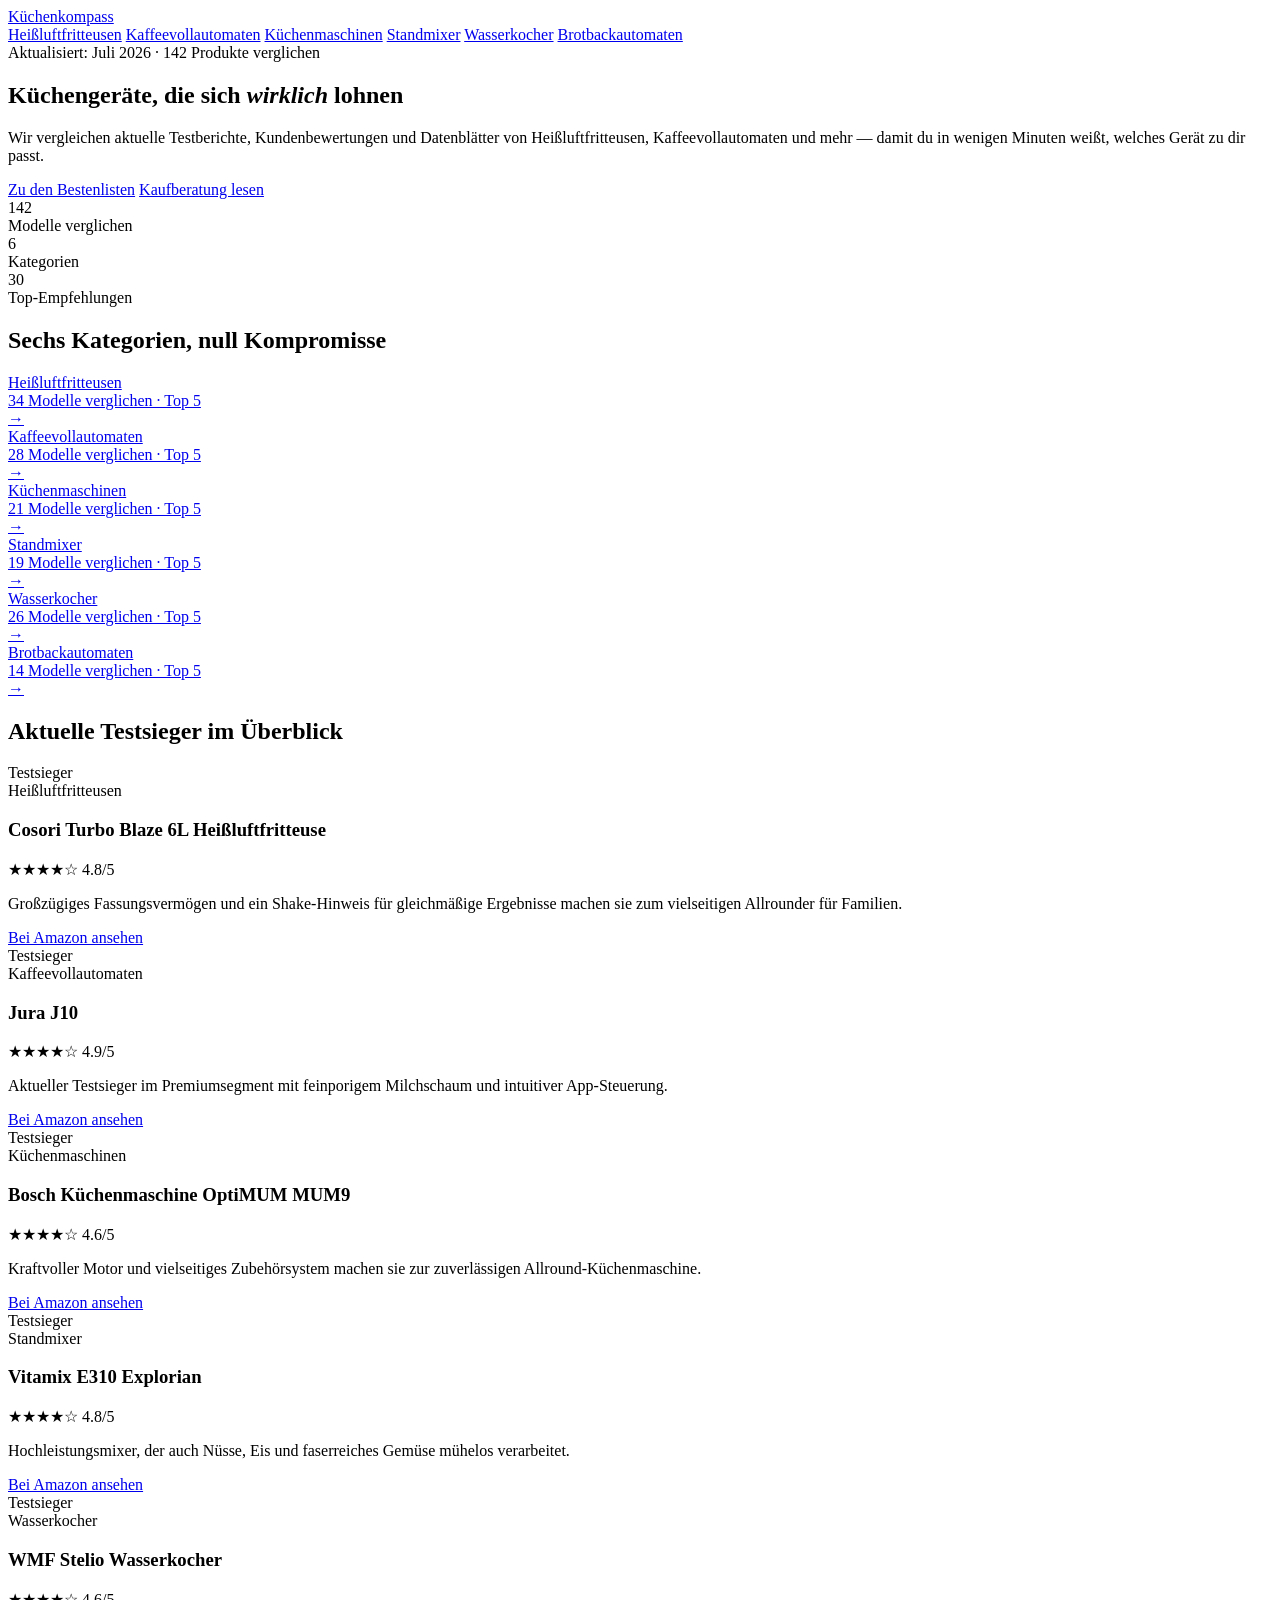
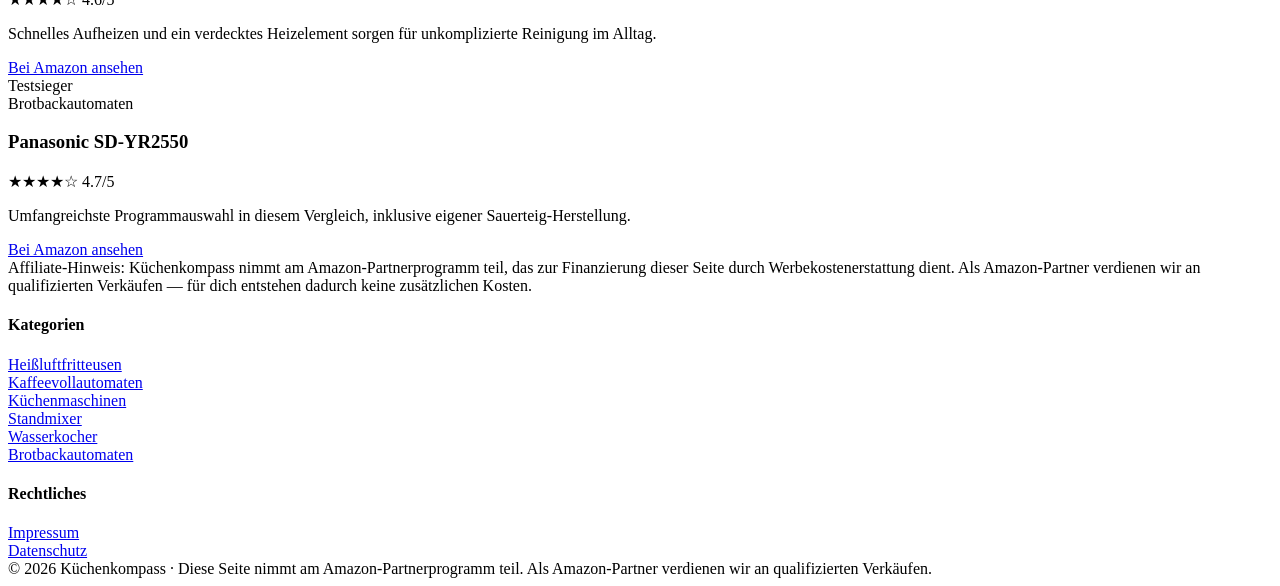
==== index.html @ 376febb7 "Update print statement from 'Hello' to 'Goodbye'" ====
<!DOCTYPE html>
<html lang="de">
<head>
<meta charset="utf-8">
<meta name="viewport" content="width=device-width, initial-scale=1">
<title>Küchenkompass – Küchengeräte im Vergleich</title>
<meta name="description" content="Unabhängige Vergleiche von Heißluftfritteusen, Kaffeevollautomaten, Küchenmaschinen und mehr. Aktualisiert Juli 2026.">
<link rel="canonical" href="https://klarblick-kueche.vercel.app/">
<meta property="og:title" content="Küchenkompass – Küchengeräte im Vergleich">
<meta property="og:description" content="Unabhängige Vergleiche von Heißluftfritteusen, Kaffeevollautomaten, Küchenmaschinen und mehr. Aktualisiert Juli 2026.">
<meta property="og:type" content="website">
<meta property="og:url" content="https://klarblick-kueche.vercel.app/">
<meta name="twitter:card" content="summary_large_image">
<link rel="stylesheet" href="style.css">
<script type="application/ld+json">
{"@context": "https://schema.org", "@type": "WebSite", "name": "Küchenkompass", "url": "https://klarblick-kueche.vercel.app/", "description": "Unabhängige Vergleiche und Kaufberatung für Küchengeräte."}
</script>
</head>
<body>
<header class="site">
  <div class="wrap nav">
    <a href="index.html" class="logo">Küchenkompass<span></span></a>
    <nav class="links">
      <a href="heissluftfritteusen.html">Heißluftfritteusen</a>
      <a href="kaffeevollautomaten.html">Kaffeevollautomaten</a>
      <a href="kuechenmaschinen.html">Küchenmaschinen</a>
      <a href="standmixer.html">Standmixer</a>
      <a href="wasserkocher.html">Wasserkocher</a>
      <a href="brotbackautomaten.html">Brotbackautomaten</a>
    </nav>
  </div>
</header>

<section class="hero">
  <div class="wrap">
    <div class="eyebrow">Aktualisiert: Juli 2026 · 142 Produkte verglichen</div>
    <h1>Küchengeräte, die sich <em>wirklich</em> lohnen</h1>
    <p class="lead">Wir vergleichen aktuelle Testberichte, Kundenbewertungen und Datenblätter von Heißluftfritteusen, Kaffeevollautomaten und mehr — damit du in wenigen Minuten weißt, welches Gerät zu dir passt.</p>
    <div class="hero-ctas">
      <a class="btn btn-primary" href="#kategorien">Zu den Bestenlisten</a>
      <a class="btn btn-secondary" href="ratgeber.html">Kaufberatung lesen</a>
    </div>
    <div class="stat-row">
      <div class="stat"><div class="num">142</div><div class="label">Modelle verglichen</div></div>
      <div class="stat"><div class="num">6</div><div class="label">Kategorien</div></div>
      <div class="stat"><div class="num">30</div><div class="label">Top-Empfehlungen</div></div>
    </div>
  </div>
</section>

<section id="kategorien">
  <div class="wrap">
    <h2>Sechs Kategorien, null Kompromisse</h2>
    <div class="cat-grid">
      <a class="cat-card" href="heissluftfritteusen.html">
      <div><div class="cname">Heißluftfritteusen</div><div class="cmeta">34 Modelle verglichen · Top 5</div></div>
      <div class="arrow">→</div>
    </a>
<a class="cat-card" href="kaffeevollautomaten.html">
      <div><div class="cname">Kaffeevollautomaten</div><div class="cmeta">28 Modelle verglichen · Top 5</div></div>
      <div class="arrow">→</div>
    </a>
<a class="cat-card" href="kuechenmaschinen.html">
      <div><div class="cname">Küchenmaschinen</div><div class="cmeta">21 Modelle verglichen · Top 5</div></div>
      <div class="arrow">→</div>
    </a>
<a class="cat-card" href="standmixer.html">
      <div><div class="cname">Standmixer</div><div class="cmeta">19 Modelle verglichen · Top 5</div></div>
      <div class="arrow">→</div>
    </a>
<a class="cat-card" href="wasserkocher.html">
      <div><div class="cname">Wasserkocher</div><div class="cmeta">26 Modelle verglichen · Top 5</div></div>
      <div class="arrow">→</div>
    </a>
<a class="cat-card" href="brotbackautomaten.html">
      <div><div class="cname">Brotbackautomaten</div><div class="cmeta">14 Modelle verglichen · Top 5</div></div>
      <div class="arrow">→</div>
    </a>

    </div>
  </div>
</section>

<section>
  <div class="wrap">
    <h2>Aktuelle Testsieger im Überblick</h2>
    <div class="product-grid">
      <div class="product-card">
      <span class="badge">Testsieger</span>
      <div class="cat-tag">Heißluftfritteusen</div>
      <h3>Cosori Turbo Blaze 6L Heißluftfritteuse</h3>
      <div class="stars">★★★★☆ <span class="rating-num">4.8/5</span></div>
      <p>Großzügiges Fassungsvermögen und ein Shake-Hinweis für gleichmäßige Ergebnisse machen sie zum vielseitigen Allrounder für Familien.</p>
      <a class="amazon-link" href="https://www.amazon.de/s?k=Cosori+Turbo+Blaze+6L+Heißluftfritteuse&tag=klarblickhome-21" target="_blank" rel="sponsored nofollow">Bei Amazon ansehen</a>
    </div>
<div class="product-card">
      <span class="badge">Testsieger</span>
      <div class="cat-tag">Kaffeevollautomaten</div>
      <h3>Jura J10</h3>
      <div class="stars">★★★★☆ <span class="rating-num">4.9/5</span></div>
      <p>Aktueller Testsieger im Premiumsegment mit feinporigem Milchschaum und intuitiver App-Steuerung.</p>
      <a class="amazon-link" href="https://www.amazon.de/s?k=Jura+J10&tag=klarblickhome-21" target="_blank" rel="sponsored nofollow">Bei Amazon ansehen</a>
    </div>
<div class="product-card">
      <span class="badge">Testsieger</span>
      <div class="cat-tag">Küchenmaschinen</div>
      <h3>Bosch Küchenmaschine OptiMUM MUM9</h3>
      <div class="stars">★★★★☆ <span class="rating-num">4.6/5</span></div>
      <p>Kraftvoller Motor und vielseitiges Zubehörsystem machen sie zur zuverlässigen Allround-Küchenmaschine.</p>
      <a class="amazon-link" href="https://www.amazon.de/s?k=Bosch+Küchenmaschine+OptiMUM+MUM9&tag=klarblickhome-21" target="_blank" rel="sponsored nofollow">Bei Amazon ansehen</a>
    </div>
<div class="product-card">
      <span class="badge">Testsieger</span>
      <div class="cat-tag">Standmixer</div>
      <h3>Vitamix E310 Explorian</h3>
      <div class="stars">★★★★☆ <span class="rating-num">4.8/5</span></div>
      <p>Hochleistungsmixer, der auch Nüsse, Eis und faserreiches Gemüse mühelos verarbeitet.</p>
      <a class="amazon-link" href="https://www.amazon.de/s?k=Vitamix+E310+Explorian&tag=klarblickhome-21" target="_blank" rel="sponsored nofollow">Bei Amazon ansehen</a>
    </div>
<div class="product-card">
      <span class="badge">Testsieger</span>
      <div class="cat-tag">Wasserkocher</div>
      <h3>WMF Stelio Wasserkocher</h3>
      <div class="stars">★★★★☆ <span class="rating-num">4.6/5</span></div>
      <p>Schnelles Aufheizen und ein verdecktes Heizelement sorgen für unkomplizierte Reinigung im Alltag.</p>
      <a class="amazon-link" href="https://www.amazon.de/s?k=WMF+Stelio+Wasserkocher&tag=klarblickhome-21" target="_blank" rel="sponsored nofollow">Bei Amazon ansehen</a>
    </div>
<div class="product-card">
      <span class="badge">Testsieger</span>
      <div class="cat-tag">Brotbackautomaten</div>
      <h3>Panasonic SD-YR2550</h3>
      <div class="stars">★★★★☆ <span class="rating-num">4.7/5</span></div>
      <p>Umfangreichste Programmauswahl in diesem Vergleich, inklusive eigener Sauerteig-Herstellung.</p>
      <a class="amazon-link" href="https://www.amazon.de/s?k=Panasonic+SD-YR2550&tag=klarblickhome-21" target="_blank" rel="sponsored nofollow">Bei Amazon ansehen</a>
    </div>

    </div>
  </div>
</section>

<div class="affiliate-note wrap">
  Affiliate-Hinweis: Küchenkompass nimmt am Amazon-Partnerprogramm teil, das zur Finanzierung dieser Seite durch Werbekostenerstattung dient. Als Amazon-Partner verdienen wir an qualifizierten Verkäufen — für dich entstehen dadurch keine zusätzlichen Kosten.
</div>

<footer class="site">
  <div class="wrap">
    <div class="cols">
      <div>
        <h4>Kategorien</h4>
        <a href="heissluftfritteusen.html">Heißluftfritteusen</a><br>
        <a href="kaffeevollautomaten.html">Kaffeevollautomaten</a><br>
        <a href="kuechenmaschinen.html">Küchenmaschinen</a><br>
        <a href="standmixer.html">Standmixer</a><br>
        <a href="wasserkocher.html">Wasserkocher</a><br>
        <a href="brotbackautomaten.html">Brotbackautomaten</a>
      </div>
      <div>
        <h4>Rechtliches</h4>
        <a href="impressum.html">Impressum</a><br>
        <a href="privacy.html">Datenschutz</a>
      </div>
    </div>
    <div class="bottom">
      © 2026 Küchenkompass · Diese Seite nimmt am Amazon-Partnerprogramm teil. Als Amazon-Partner verdienen wir an qualifizierten Verkäufen.
    </div>
  </div>
</footer>

</body>
</html>
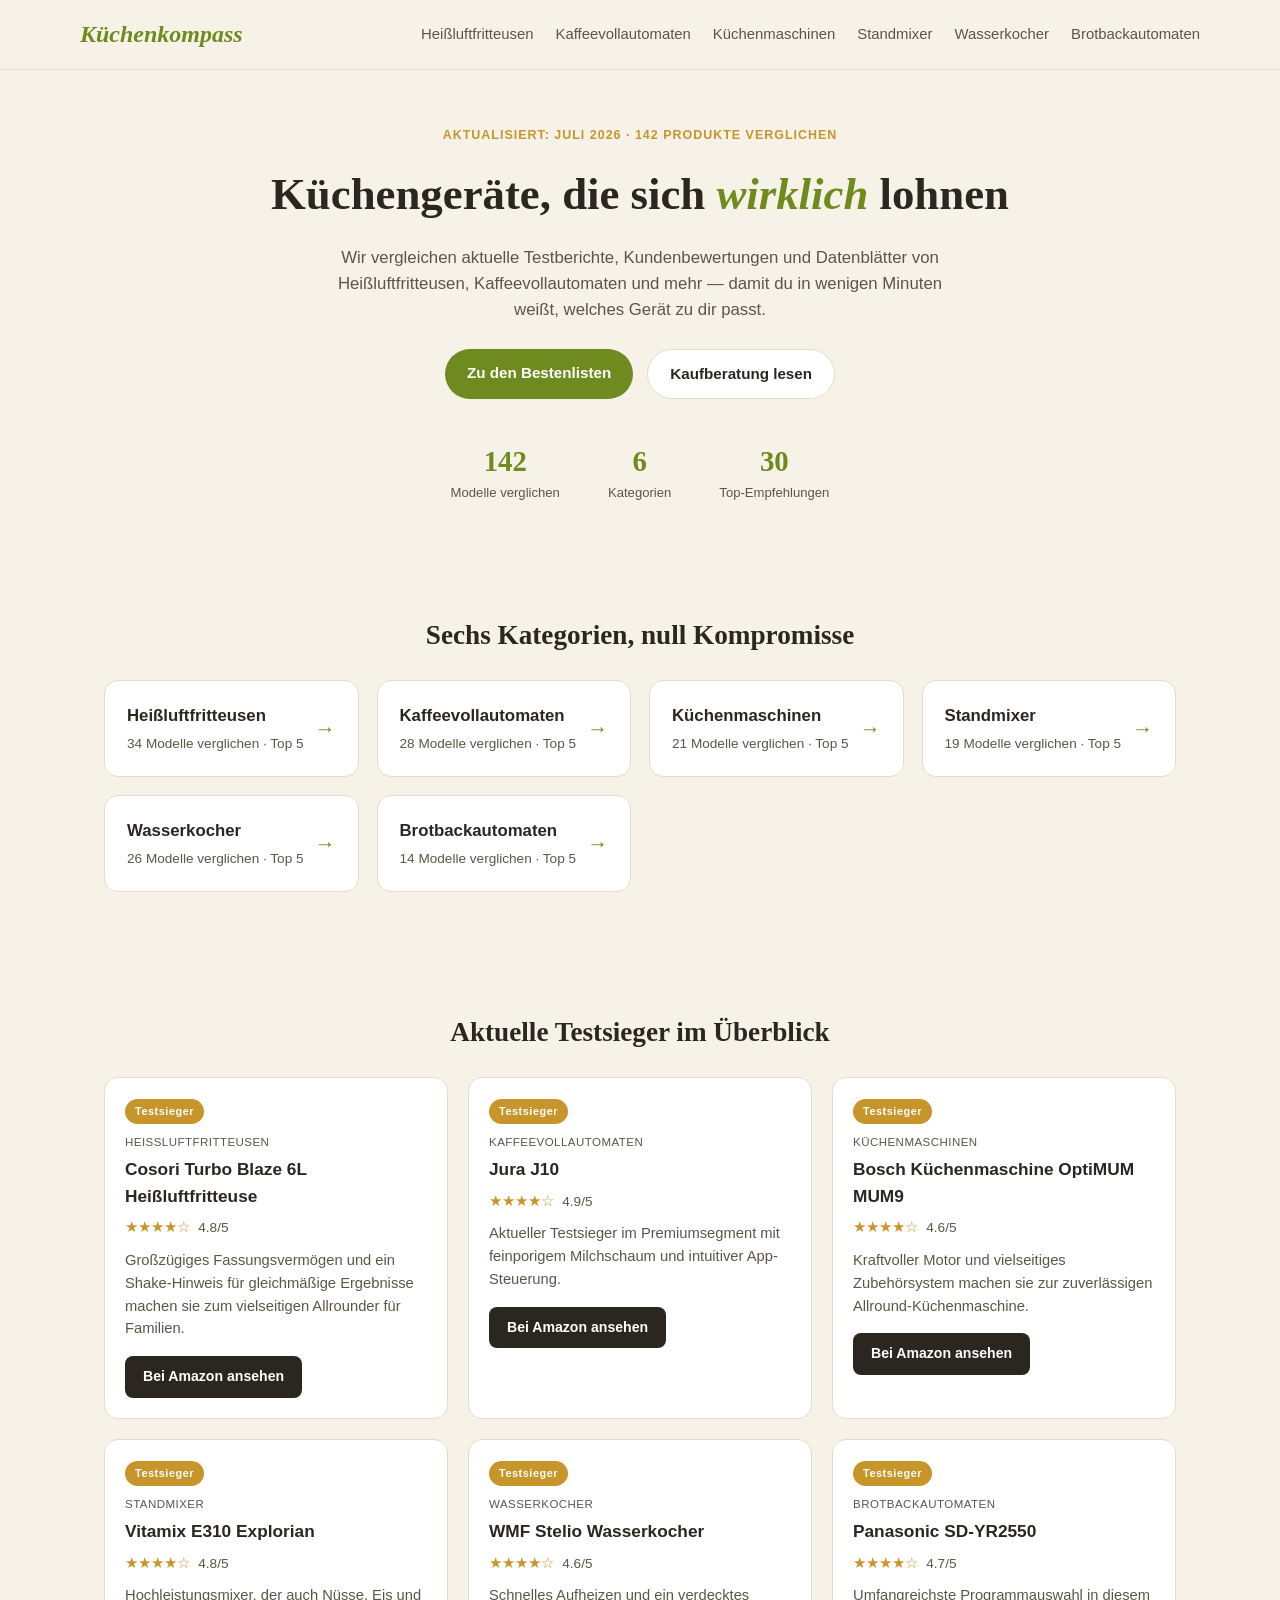
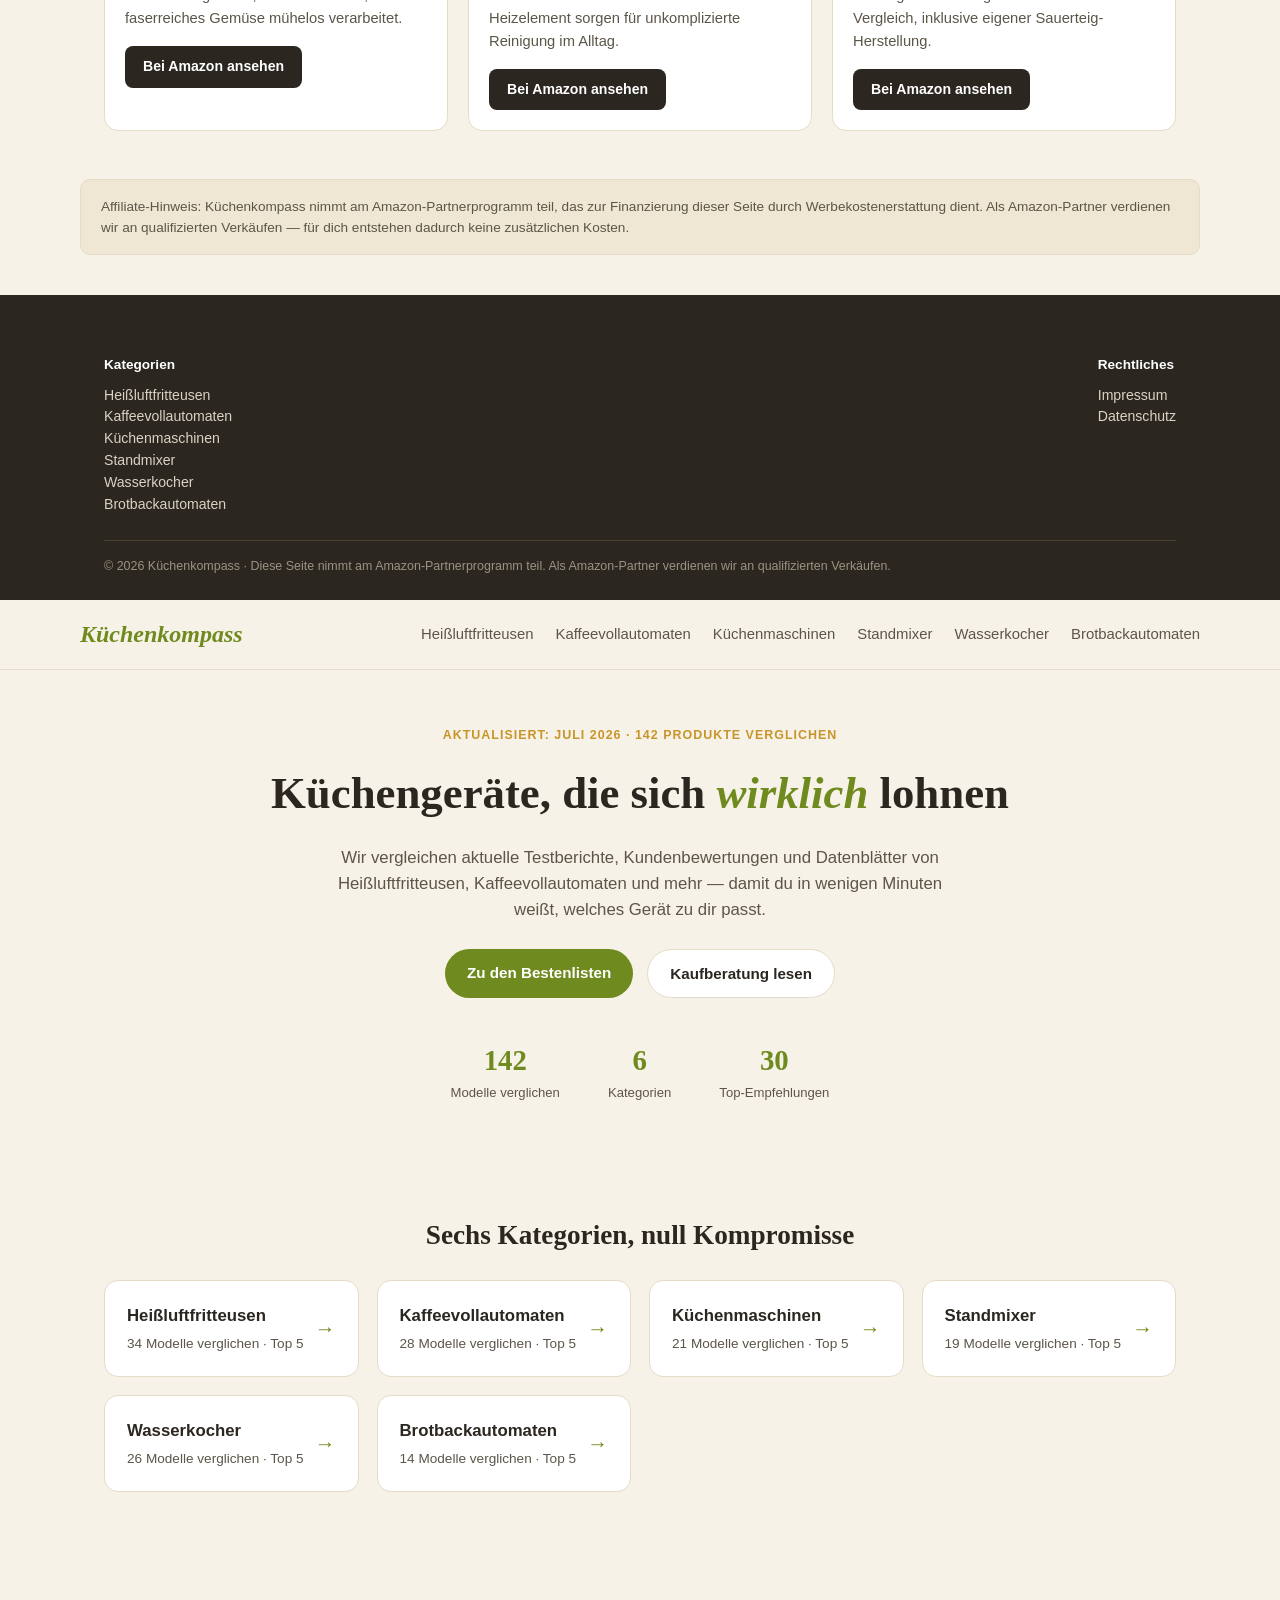
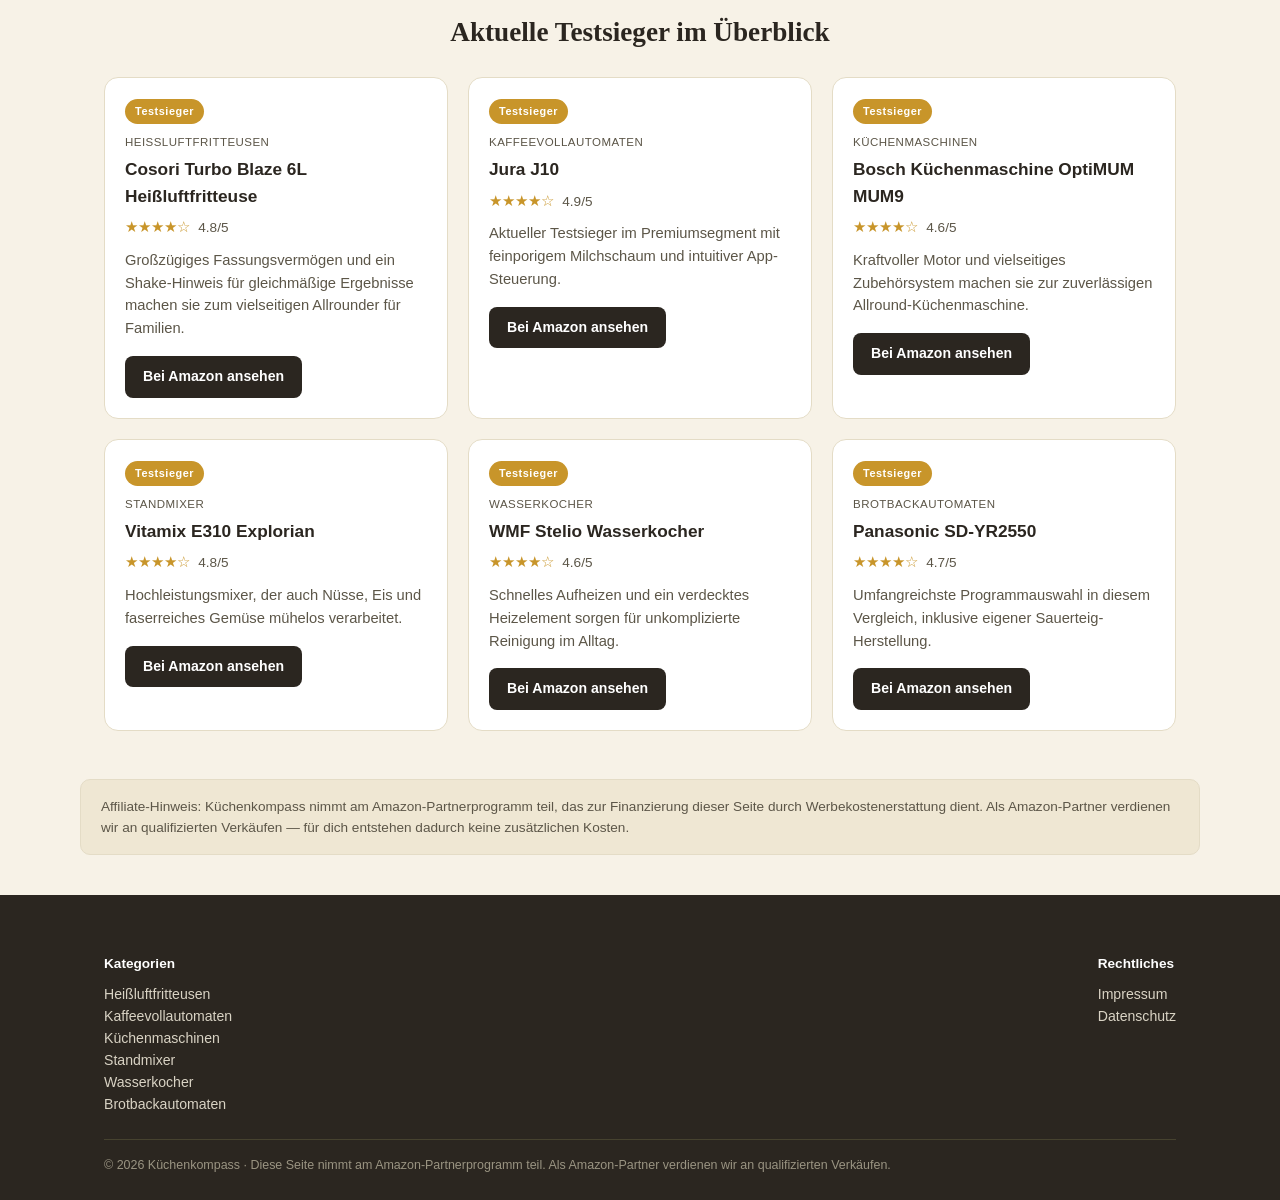
==== commit 92611220: "Add meta tags for SEO and social sharing" ====
--- a/index.html
+++ b/index.html
@@ -1,3 +1,174 @@
+<!DOCTYPE html>
+<html lang="de">
+<head>
+<meta charset="utf-8">
+<meta name="google-site-verification" content="uYiuNW_fq6Gxec5a5_au4CU4rn6_LqsOIBJw6YjrQm8" />
+<meta name="viewport" content="width=device-width, initial-scale=1">
+<title>Küchenkompass – Küchengeräte im Vergleich</title>
+<meta name="description" content="Unabhängige Vergleiche von Heißluftfritteusen, Kaffeevollautomaten, Küchenmaschinen und mehr. Aktualisiert Juli 2026.">
+<link rel="canonical" href="https://klarblick-kueche.vercel.app/">
+<meta property="og:title" content="Küchenkompass – Küchengeräte im Vergleich">
+<meta property="og:description" content="Unabhängige Vergleiche von Heißluftfritteusen, Kaffeevollautomaten, Küchenmaschinen und mehr. Aktualisiert Juli 2026.">
+<meta property="og:type" content="website">
+<meta property="og:url" content="https://klarblick-kueche.vercel.app/">
+<meta name="twitter:card" content="summary_large_image">
+<link rel="stylesheet" href="style.css">
+<script type="application/ld+json">
+{"@context": "https://schema.org", "@type": "WebSite", "name": "Küchenkompass", "url": "https://klarblick-kueche.vercel.app/", "description": "Unabhängige Vergleiche und Kaufberatung für Küchengeräte."}
+</script>
+</head>
+<body>
+<header class="site">
+  <div class="wrap nav">
+    <a href="index.html" class="logo">Küchenkompass<span></span></a>
+    <nav class="links">
+      <a href="heissluftfritteusen.html">Heißluftfritteusen</a>
+      <a href="kaffeevollautomaten.html">Kaffeevollautomaten</a>
+      <a href="kuechenmaschinen.html">Küchenmaschinen</a>
+      <a href="standmixer.html">Standmixer</a>
+      <a href="wasserkocher.html">Wasserkocher</a>
+      <a href="brotbackautomaten.html">Brotbackautomaten</a>
+    </nav>
+  </div>
+</header>
+
+<section class="hero">
+  <div class="wrap">
+    <div class="eyebrow">Aktualisiert: Juli 2026 · 142 Produkte verglichen</div>
+    <h1>Küchengeräte, die sich <em>wirklich</em> lohnen</h1>
+    <p class="lead">Wir vergleichen aktuelle Testberichte, Kundenbewertungen und Datenblätter von Heißluftfritteusen, Kaffeevollautomaten und mehr — damit du in wenigen Minuten weißt, welches Gerät zu dir passt.</p>
+    <div class="hero-ctas">
+      <a class="btn btn-primary" href="#kategorien">Zu den Bestenlisten</a>
+      <a class="btn btn-secondary" href="ratgeber.html">Kaufberatung lesen</a>
+    </div>
+    <div class="stat-row">
+      <div class="stat"><div class="num">142</div><div class="label">Modelle verglichen</div></div>
+      <div class="stat"><div class="num">6</div><div class="label">Kategorien</div></div>
+      <div class="stat"><div class="num">30</div><div class="label">Top-Empfehlungen</div></div>
+    </div>
+  </div>
+</section>
+
+<section id="kategorien">
+  <div class="wrap">
+    <h2>Sechs Kategorien, null Kompromisse</h2>
+    <div class="cat-grid">
+      <a class="cat-card" href="heissluftfritteusen.html">
+      <div><div class="cname">Heißluftfritteusen</div><div class="cmeta">34 Modelle verglichen · Top 5</div></div>
+      <div class="arrow">→</div>
+    </a>
+<a class="cat-card" href="kaffeevollautomaten.html">
+      <div><div class="cname">Kaffeevollautomaten</div><div class="cmeta">28 Modelle verglichen · Top 5</div></div>
+      <div class="arrow">→</div>
+    </a>
+<a class="cat-card" href="kuechenmaschinen.html">
+      <div><div class="cname">Küchenmaschinen</div><div class="cmeta">21 Modelle verglichen · Top 5</div></div>
+      <div class="arrow">→</div>
+    </a>
+<a class="cat-card" href="standmixer.html">
+      <div><div class="cname">Standmixer</div><div class="cmeta">19 Modelle verglichen · Top 5</div></div>
+      <div class="arrow">→</div>
+    </a>
+<a class="cat-card" href="wasserkocher.html">
+      <div><div class="cname">Wasserkocher</div><div class="cmeta">26 Modelle verglichen · Top 5</div></div>
+      <div class="arrow">→</div>
+    </a>
+<a class="cat-card" href="brotbackautomaten.html">
+      <div><div class="cname">Brotbackautomaten</div><div class="cmeta">14 Modelle verglichen · Top 5</div></div>
+      <div class="arrow">→</div>
+    </a>
+
+    </div>
+  </div>
+</section>
+
+<section>
+  <div class="wrap">
+    <h2>Aktuelle Testsieger im Überblick</h2>
+    <div class="product-grid">
+      <div class="product-card">
+      <span class="badge">Testsieger</span>
+      <div class="cat-tag">Heißluftfritteusen</div>
+      <h3>Cosori Turbo Blaze 6L Heißluftfritteuse</h3>
+      <div class="stars">★★★★☆ <span class="rating-num">4.8/5</span></div>
+      <p>Großzügiges Fassungsvermögen und ein Shake-Hinweis für gleichmäßige Ergebnisse machen sie zum vielseitigen Allrounder für Familien.</p>
+      <a class="amazon-link" href="https://www.amazon.de/s?k=Cosori+Turbo+Blaze+6L+Heißluftfritteuse&tag=klarblickhome-21" target="_blank" rel="sponsored nofollow">Bei Amazon ansehen</a>
+    </div>
+<div class="product-card">
+      <span class="badge">Testsieger</span>
+      <div class="cat-tag">Kaffeevollautomaten</div>
+      <h3>Jura J10</h3>
+      <div class="stars">★★★★☆ <span class="rating-num">4.9/5</span></div>
+      <p>Aktueller Testsieger im Premiumsegment mit feinporigem Milchschaum und intuitiver App-Steuerung.</p>
+      <a class="amazon-link" href="https://www.amazon.de/s?k=Jura+J10&tag=klarblickhome-21" target="_blank" rel="sponsored nofollow">Bei Amazon ansehen</a>
+    </div>
+<div class="product-card">
+      <span class="badge">Testsieger</span>
+      <div class="cat-tag">Küchenmaschinen</div>
+      <h3>Bosch Küchenmaschine OptiMUM MUM9</h3>
+      <div class="stars">★★★★☆ <span class="rating-num">4.6/5</span></div>
+      <p>Kraftvoller Motor und vielseitiges Zubehörsystem machen sie zur zuverlässigen Allround-Küchenmaschine.</p>
+      <a class="amazon-link" href="https://www.amazon.de/s?k=Bosch+Küchenmaschine+OptiMUM+MUM9&tag=klarblickhome-21" target="_blank" rel="sponsored nofollow">Bei Amazon ansehen</a>
+    </div>
+<div class="product-card">
+      <span class="badge">Testsieger</span>
+      <div class="cat-tag">Standmixer</div>
+      <h3>Vitamix E310 Explorian</h3>
+      <div class="stars">★★★★☆ <span class="rating-num">4.8/5</span></div>
+      <p>Hochleistungsmixer, der auch Nüsse, Eis und faserreiches Gemüse mühelos verarbeitet.</p>
+      <a class="amazon-link" href="https://www.amazon.de/s?k=Vitamix+E310+Explorian&tag=klarblickhome-21" target="_blank" rel="sponsored nofollow">Bei Amazon ansehen</a>
+    </div>
+<div class="product-card">
+      <span class="badge">Testsieger</span>
+      <div class="cat-tag">Wasserkocher</div>
+      <h3>WMF Stelio Wasserkocher</h3>
+      <div class="stars">★★★★☆ <span class="rating-num">4.6/5</span></div>
+      <p>Schnelles Aufheizen und ein verdecktes Heizelement sorgen für unkomplizierte Reinigung im Alltag.</p>
+      <a class="amazon-link" href="https://www.amazon.de/s?k=WMF+Stelio+Wasserkocher&tag=klarblickhome-21" target="_blank" rel="sponsored nofollow">Bei Amazon ansehen</a>
+    </div>
+<div class="product-card">
+      <span class="badge">Testsieger</span>
+      <div class="cat-tag">Brotbackautomaten</div>
+      <h3>Panasonic SD-YR2550</h3>
+      <div class="stars">★★★★☆ <span class="rating-num">4.7/5</span></div>
+      <p>Umfangreichste Programmauswahl in diesem Vergleich, inklusive eigener Sauerteig-Herstellung.</p>
+      <a class="amazon-link" href="https://www.amazon.de/s?k=Panasonic+SD-YR2550&tag=klarblickhome-21" target="_blank" rel="sponsored nofollow">Bei Amazon ansehen</a>
+    </div>
+
+    </div>
+  </div>
+</section>
+
+<div class="affiliate-note wrap">
+  Affiliate-Hinweis: Küchenkompass nimmt am Amazon-Partnerprogramm teil, das zur Finanzierung dieser Seite durch Werbekostenerstattung dient. Als Amazon-Partner verdienen wir an qualifizierten Verkäufen — für dich entstehen dadurch keine zusätzlichen Kosten.
+</div>
+
+<footer class="site">
+  <div class="wrap">
+    <div class="cols">
+      <div>
+        <h4>Kategorien</h4>
+        <a href="heissluftfritteusen.html">Heißluftfritteusen</a><br>
+        <a href="kaffeevollautomaten.html">Kaffeevollautomaten</a><br>
+        <a href="kuechenmaschinen.html">Küchenmaschinen</a><br>
+        <a href="standmixer.html">Standmixer</a><br>
+        <a href="wasserkocher.html">Wasserkocher</a><br>
+        <a href="brotbackautomaten.html">Brotbackautomaten</a>
+      </div>
+      <div>
+        <h4>Rechtliches</h4>
+        <a href="impressum.html">Impressum</a><br>
+        <a href="privacy.html">Datenschutz</a>
+      </div>
+    </div>
+    <div class="bottom">
+      © 2026 Küchenkompass · Diese Seite nimmt am Amazon-Partnerprogramm teil. Als Amazon-Partner verdienen wir an qualifizierten Verkäufen.
+    </div>
+  </div>
+</footer>
+
+</body>
+</html>
 <!DOCTYPE html>
 <html lang="de">
 <head>
--- a/style.css
+++ b/style.css
@@ -0,0 +1,235 @@
+:root {
+  --cream: #f7f2e7;
+  --cream-dark: #efe7d3;
+  --ink: #2b2620;
+  --ink-soft: #5c5648;
+  --olive: #6f8a1e;
+  --olive-dark: #57701270;
+  --gold: #c8952a;
+  --card: #ffffff;
+  --border: #e4dcc6;
+  --radius: 14px;
+  --maxw: 1120px;
+}
+
+* { box-sizing: border-box; }
+html { scroll-behavior: smooth; }
+body {
+  margin: 0;
+  font-family: -apple-system, BlinkMacSystemFont, "Segoe UI", Helvetica, Arial, sans-serif;
+  background: var(--cream);
+  color: var(--ink);
+  line-height: 1.55;
+}
+a { color: inherit; text-decoration: none; }
+img { max-width: 100%; display: block; }
+.wrap { max-width: var(--maxw); margin: 0 auto; padding: 0 24px; }
+
+/* Header */
+header.site {
+  background: var(--cream);
+  border-bottom: 1px solid var(--border);
+  position: sticky;
+  top: 0;
+  z-index: 20;
+}
+.nav {
+  display: flex;
+  align-items: center;
+  justify-content: space-between;
+  padding: 16px 0;
+  flex-wrap: wrap;
+  gap: 12px;
+}
+.logo {
+  font-family: Georgia, "Times New Roman", serif;
+  font-style: italic;
+  font-weight: 700;
+  font-size: 1.5rem;
+  color: var(--olive);
+  display: flex;
+  align-items: baseline;
+  gap: 6px;
+}
+.logo span { font-family: -apple-system, sans-serif; font-style: normal; font-size: 1.1rem; color: var(--ink); }
+nav.links { display: flex; flex-wrap: wrap; gap: 22px; font-size: 0.93rem; }
+nav.links a { color: var(--ink-soft); }
+nav.links a:hover, nav.links a.active { color: var(--olive); }
+
+/* Hero */
+.hero {
+  padding: 56px 0 40px;
+  text-align: center;
+}
+.eyebrow {
+  font-size: 0.78rem;
+  letter-spacing: 0.08em;
+  color: var(--gold);
+  font-weight: 700;
+  text-transform: uppercase;
+}
+.hero h1 {
+  font-family: Georgia, serif;
+  font-size: clamp(1.9rem, 4vw, 2.8rem);
+  margin: 14px 0 16px;
+}
+.hero h1 em { color: var(--olive); font-style: italic; }
+.hero p.lead {
+  max-width: 640px;
+  margin: 0 auto 26px;
+  color: var(--ink-soft);
+  font-size: 1.05rem;
+}
+.hero-ctas { display: flex; gap: 14px; justify-content: center; flex-wrap: wrap; }
+.btn {
+  display: inline-block;
+  padding: 12px 22px;
+  border-radius: 999px;
+  font-weight: 600;
+  font-size: 0.95rem;
+}
+.btn-primary { background: var(--olive); color: #fff; }
+.btn-secondary { background: var(--card); border: 1px solid var(--border); color: var(--ink); }
+
+.stat-row {
+  display: flex;
+  justify-content: center;
+  gap: 48px;
+  margin-top: 40px;
+  flex-wrap: wrap;
+}
+.stat-row .stat { text-align: center; }
+.stat-row .num { font-size: 1.8rem; font-weight: 700; color: var(--olive); font-family: Georgia, serif; }
+.stat-row .label { font-size: 0.82rem; color: var(--ink-soft); }
+
+/* Cards / grids */
+section { padding: 48px 0; }
+section h2 {
+  font-family: Georgia, serif;
+  font-size: 1.7rem;
+  margin-bottom: 24px;
+  text-align: center;
+}
+.cat-grid {
+  display: grid;
+  grid-template-columns: repeat(auto-fit, minmax(240px, 1fr));
+  gap: 18px;
+}
+.cat-card {
+  background: var(--card);
+  border: 1px solid var(--border);
+  border-radius: var(--radius);
+  padding: 22px;
+  display: flex;
+  justify-content: space-between;
+  align-items: center;
+  transition: transform .15s, box-shadow .15s;
+}
+.cat-card:hover { transform: translateY(-2px); box-shadow: 0 8px 24px rgba(0,0,0,0.06); }
+.cat-card .cname { font-weight: 700; font-size: 1.05rem; margin-bottom: 4px; }
+.cat-card .cmeta { font-size: 0.85rem; color: var(--ink-soft); }
+.cat-card .arrow { font-size: 1.3rem; color: var(--olive); }
+
+.product-grid {
+  display: grid;
+  grid-template-columns: repeat(auto-fit, minmax(260px, 1fr));
+  gap: 20px;
+}
+.product-card {
+  background: var(--card);
+  border: 1px solid var(--border);
+  border-radius: var(--radius);
+  padding: 20px;
+}
+.badge {
+  display: inline-block;
+  background: var(--gold);
+  color: #fff;
+  font-size: 0.68rem;
+  font-weight: 700;
+  letter-spacing: 0.05em;
+  padding: 4px 10px;
+  border-radius: 999px;
+  margin-bottom: 10px;
+}
+.badge.alt { background: var(--olive); }
+.product-card .cat-tag { font-size: 0.72rem; color: var(--ink-soft); text-transform: uppercase; letter-spacing: 0.04em; margin-bottom: 2px; }
+.product-card h3 { margin: 4px 0 6px; font-size: 1.08rem; }
+.stars { color: var(--gold); font-size: 0.95rem; }
+.rating-num { color: var(--ink-soft); font-size: 0.85rem; margin-left: 4px; }
+.product-card p { font-size: 0.92rem; color: var(--ink-soft); margin: 10px 0 16px; }
+.amazon-link {
+  display: inline-block;
+  background: var(--ink);
+  color: #fff;
+  padding: 10px 18px;
+  border-radius: 8px;
+  font-size: 0.88rem;
+  font-weight: 600;
+}
+.amazon-link:hover { background: var(--olive); }
+
+/* Comparison table */
+.table-wrap { overflow-x: auto; margin: 24px 0 40px; }
+table.compare {
+  width: 100%;
+  border-collapse: collapse;
+  background: var(--card);
+  border-radius: var(--radius);
+  overflow: hidden;
+  font-size: 0.9rem;
+}
+table.compare th, table.compare td {
+  padding: 12px 14px;
+  border-bottom: 1px solid var(--border);
+  text-align: left;
+}
+table.compare th { background: var(--cream-dark); font-size: 0.78rem; text-transform: uppercase; letter-spacing: 0.04em; }
+table.compare tr:last-child td { border-bottom: none; }
+
+.pro-con { display: grid; grid-template-columns: 1fr 1fr; gap: 10px; margin: 12px 0; font-size: 0.88rem; }
+.pro-con div { background: var(--cream-dark); border-radius: 8px; padding: 12px 14px; }
+.pro-con .pro { border-left: 3px solid var(--olive); }
+.pro-con .con { border-left: 3px solid #b3554a; }
+.pro-con h4 { margin: 0 0 6px; font-size: 0.82rem; text-transform: uppercase; letter-spacing: 0.03em; }
+
+.faq { max-width: 780px; margin: 0 auto; }
+.faq-item { border-bottom: 1px solid var(--border); padding: 16px 0; }
+.faq-item h3 { font-size: 1rem; margin: 0 0 8px; }
+.faq-item p { color: var(--ink-soft); font-size: 0.92rem; margin: 0; }
+
+.guide-block { max-width: 780px; margin: 0 auto 28px; }
+.guide-block h2 { text-align: left; font-size: 1.35rem; }
+.guide-block p { color: var(--ink-soft); }
+
+.breadcrumb { font-size: 0.82rem; color: var(--ink-soft); margin-bottom: 18px; }
+.breadcrumb a { color: var(--olive); }
+
+.affiliate-note {
+  background: var(--cream-dark);
+  border: 1px solid var(--border);
+  border-radius: 10px;
+  padding: 16px 20px;
+  font-size: 0.85rem;
+  color: var(--ink-soft);
+  max-width: var(--maxw);
+  margin: 0 auto 40px;
+}
+
+footer.site {
+  background: var(--ink);
+  color: #d9d3c4;
+  padding: 40px 0 24px;
+  margin-top: 40px;
+  font-size: 0.88rem;
+}
+footer.site .cols { display: flex; flex-wrap: wrap; gap: 40px; justify-content: space-between; margin-bottom: 24px; }
+footer.site h4 { color: #fff; font-size: 0.85rem; margin-bottom: 10px; }
+footer.site a { color: #d9d3c4; }
+footer.site a:hover { color: #fff; }
+footer.site .bottom { border-top: 1px solid #46422f; padding-top: 16px; font-size: 0.78rem; color: #9a9482; }
+
+@media (max-width: 640px) {
+  .nav { flex-direction: column; align-items: flex-start; }
+  .pro-con { grid-template-columns: 1fr; }
+}
--- a/style.css
+++ b/style.css
@@ -0,0 +1,235 @@
+:root {
+  --cream: #f7f2e7;
+  --cream-dark: #efe7d3;
+  --ink: #2b2620;
+  --ink-soft: #5c5648;
+  --olive: #6f8a1e;
+  --olive-dark: #57701270;
+  --gold: #c8952a;
+  --card: #ffffff;
+  --border: #e4dcc6;
+  --radius: 14px;
+  --maxw: 1120px;
+}
+
+* { box-sizing: border-box; }
+html { scroll-behavior: smooth; }
+body {
+  margin: 0;
+  font-family: -apple-system, BlinkMacSystemFont, "Segoe UI", Helvetica, Arial, sans-serif;
+  background: var(--cream);
+  color: var(--ink);
+  line-height: 1.55;
+}
+a { color: inherit; text-decoration: none; }
+img { max-width: 100%; display: block; }
+.wrap { max-width: var(--maxw); margin: 0 auto; padding: 0 24px; }
+
+/* Header */
+header.site {
+  background: var(--cream);
+  border-bottom: 1px solid var(--border);
+  position: sticky;
+  top: 0;
+  z-index: 20;
+}
+.nav {
+  display: flex;
+  align-items: center;
+  justify-content: space-between;
+  padding: 16px 0;
+  flex-wrap: wrap;
+  gap: 12px;
+}
+.logo {
+  font-family: Georgia, "Times New Roman", serif;
+  font-style: italic;
+  font-weight: 700;
+  font-size: 1.5rem;
+  color: var(--olive);
+  display: flex;
+  align-items: baseline;
+  gap: 6px;
+}
+.logo span { font-family: -apple-system, sans-serif; font-style: normal; font-size: 1.1rem; color: var(--ink); }
+nav.links { display: flex; flex-wrap: wrap; gap: 22px; font-size: 0.93rem; }
+nav.links a { color: var(--ink-soft); }
+nav.links a:hover, nav.links a.active { color: var(--olive); }
+
+/* Hero */
+.hero {
+  padding: 56px 0 40px;
+  text-align: center;
+}
+.eyebrow {
+  font-size: 0.78rem;
+  letter-spacing: 0.08em;
+  color: var(--gold);
+  font-weight: 700;
+  text-transform: uppercase;
+}
+.hero h1 {
+  font-family: Georgia, serif;
+  font-size: clamp(1.9rem, 4vw, 2.8rem);
+  margin: 14px 0 16px;
+}
+.hero h1 em { color: var(--olive); font-style: italic; }
+.hero p.lead {
+  max-width: 640px;
+  margin: 0 auto 26px;
+  color: var(--ink-soft);
+  font-size: 1.05rem;
+}
+.hero-ctas { display: flex; gap: 14px; justify-content: center; flex-wrap: wrap; }
+.btn {
+  display: inline-block;
+  padding: 12px 22px;
+  border-radius: 999px;
+  font-weight: 600;
+  font-size: 0.95rem;
+}
+.btn-primary { background: var(--olive); color: #fff; }
+.btn-secondary { background: var(--card); border: 1px solid var(--border); color: var(--ink); }
+
+.stat-row {
+  display: flex;
+  justify-content: center;
+  gap: 48px;
+  margin-top: 40px;
+  flex-wrap: wrap;
+}
+.stat-row .stat { text-align: center; }
+.stat-row .num { font-size: 1.8rem; font-weight: 700; color: var(--olive); font-family: Georgia, serif; }
+.stat-row .label { font-size: 0.82rem; color: var(--ink-soft); }
+
+/* Cards / grids */
+section { padding: 48px 0; }
+section h2 {
+  font-family: Georgia, serif;
+  font-size: 1.7rem;
+  margin-bottom: 24px;
+  text-align: center;
+}
+.cat-grid {
+  display: grid;
+  grid-template-columns: repeat(auto-fit, minmax(240px, 1fr));
+  gap: 18px;
+}
+.cat-card {
+  background: var(--card);
+  border: 1px solid var(--border);
+  border-radius: var(--radius);
+  padding: 22px;
+  display: flex;
+  justify-content: space-between;
+  align-items: center;
+  transition: transform .15s, box-shadow .15s;
+}
+.cat-card:hover { transform: translateY(-2px); box-shadow: 0 8px 24px rgba(0,0,0,0.06); }
+.cat-card .cname { font-weight: 700; font-size: 1.05rem; margin-bottom: 4px; }
+.cat-card .cmeta { font-size: 0.85rem; color: var(--ink-soft); }
+.cat-card .arrow { font-size: 1.3rem; color: var(--olive); }
+
+.product-grid {
+  display: grid;
+  grid-template-columns: repeat(auto-fit, minmax(260px, 1fr));
+  gap: 20px;
+}
+.product-card {
+  background: var(--card);
+  border: 1px solid var(--border);
+  border-radius: var(--radius);
+  padding: 20px;
+}
+.badge {
+  display: inline-block;
+  background: var(--gold);
+  color: #fff;
+  font-size: 0.68rem;
+  font-weight: 700;
+  letter-spacing: 0.05em;
+  padding: 4px 10px;
+  border-radius: 999px;
+  margin-bottom: 10px;
+}
+.badge.alt { background: var(--olive); }
+.product-card .cat-tag { font-size: 0.72rem; color: var(--ink-soft); text-transform: uppercase; letter-spacing: 0.04em; margin-bottom: 2px; }
+.product-card h3 { margin: 4px 0 6px; font-size: 1.08rem; }
+.stars { color: var(--gold); font-size: 0.95rem; }
+.rating-num { color: var(--ink-soft); font-size: 0.85rem; margin-left: 4px; }
+.product-card p { font-size: 0.92rem; color: var(--ink-soft); margin: 10px 0 16px; }
+.amazon-link {
+  display: inline-block;
+  background: var(--ink);
+  color: #fff;
+  padding: 10px 18px;
+  border-radius: 8px;
+  font-size: 0.88rem;
+  font-weight: 600;
+}
+.amazon-link:hover { background: var(--olive); }
+
+/* Comparison table */
+.table-wrap { overflow-x: auto; margin: 24px 0 40px; }
+table.compare {
+  width: 100%;
+  border-collapse: collapse;
+  background: var(--card);
+  border-radius: var(--radius);
+  overflow: hidden;
+  font-size: 0.9rem;
+}
+table.compare th, table.compare td {
+  padding: 12px 14px;
+  border-bottom: 1px solid var(--border);
+  text-align: left;
+}
+table.compare th { background: var(--cream-dark); font-size: 0.78rem; text-transform: uppercase; letter-spacing: 0.04em; }
+table.compare tr:last-child td { border-bottom: none; }
+
+.pro-con { display: grid; grid-template-columns: 1fr 1fr; gap: 10px; margin: 12px 0; font-size: 0.88rem; }
+.pro-con div { background: var(--cream-dark); border-radius: 8px; padding: 12px 14px; }
+.pro-con .pro { border-left: 3px solid var(--olive); }
+.pro-con .con { border-left: 3px solid #b3554a; }
+.pro-con h4 { margin: 0 0 6px; font-size: 0.82rem; text-transform: uppercase; letter-spacing: 0.03em; }
+
+.faq { max-width: 780px; margin: 0 auto; }
+.faq-item { border-bottom: 1px solid var(--border); padding: 16px 0; }
+.faq-item h3 { font-size: 1rem; margin: 0 0 8px; }
+.faq-item p { color: var(--ink-soft); font-size: 0.92rem; margin: 0; }
+
+.guide-block { max-width: 780px; margin: 0 auto 28px; }
+.guide-block h2 { text-align: left; font-size: 1.35rem; }
+.guide-block p { color: var(--ink-soft); }
+
+.breadcrumb { font-size: 0.82rem; color: var(--ink-soft); margin-bottom: 18px; }
+.breadcrumb a { color: var(--olive); }
+
+.affiliate-note {
+  background: var(--cream-dark);
+  border: 1px solid var(--border);
+  border-radius: 10px;
+  padding: 16px 20px;
+  font-size: 0.85rem;
+  color: var(--ink-soft);
+  max-width: var(--maxw);
+  margin: 0 auto 40px;
+}
+
+footer.site {
+  background: var(--ink);
+  color: #d9d3c4;
+  padding: 40px 0 24px;
+  margin-top: 40px;
+  font-size: 0.88rem;
+}
+footer.site .cols { display: flex; flex-wrap: wrap; gap: 40px; justify-content: space-between; margin-bottom: 24px; }
+footer.site h4 { color: #fff; font-size: 0.85rem; margin-bottom: 10px; }
+footer.site a { color: #d9d3c4; }
+footer.site a:hover { color: #fff; }
+footer.site .bottom { border-top: 1px solid #46422f; padding-top: 16px; font-size: 0.78rem; color: #9a9482; }
+
+@media (max-width: 640px) {
+  .nav { flex-direction: column; align-items: flex-start; }
+  .pro-con { grid-template-columns: 1fr; }
+}
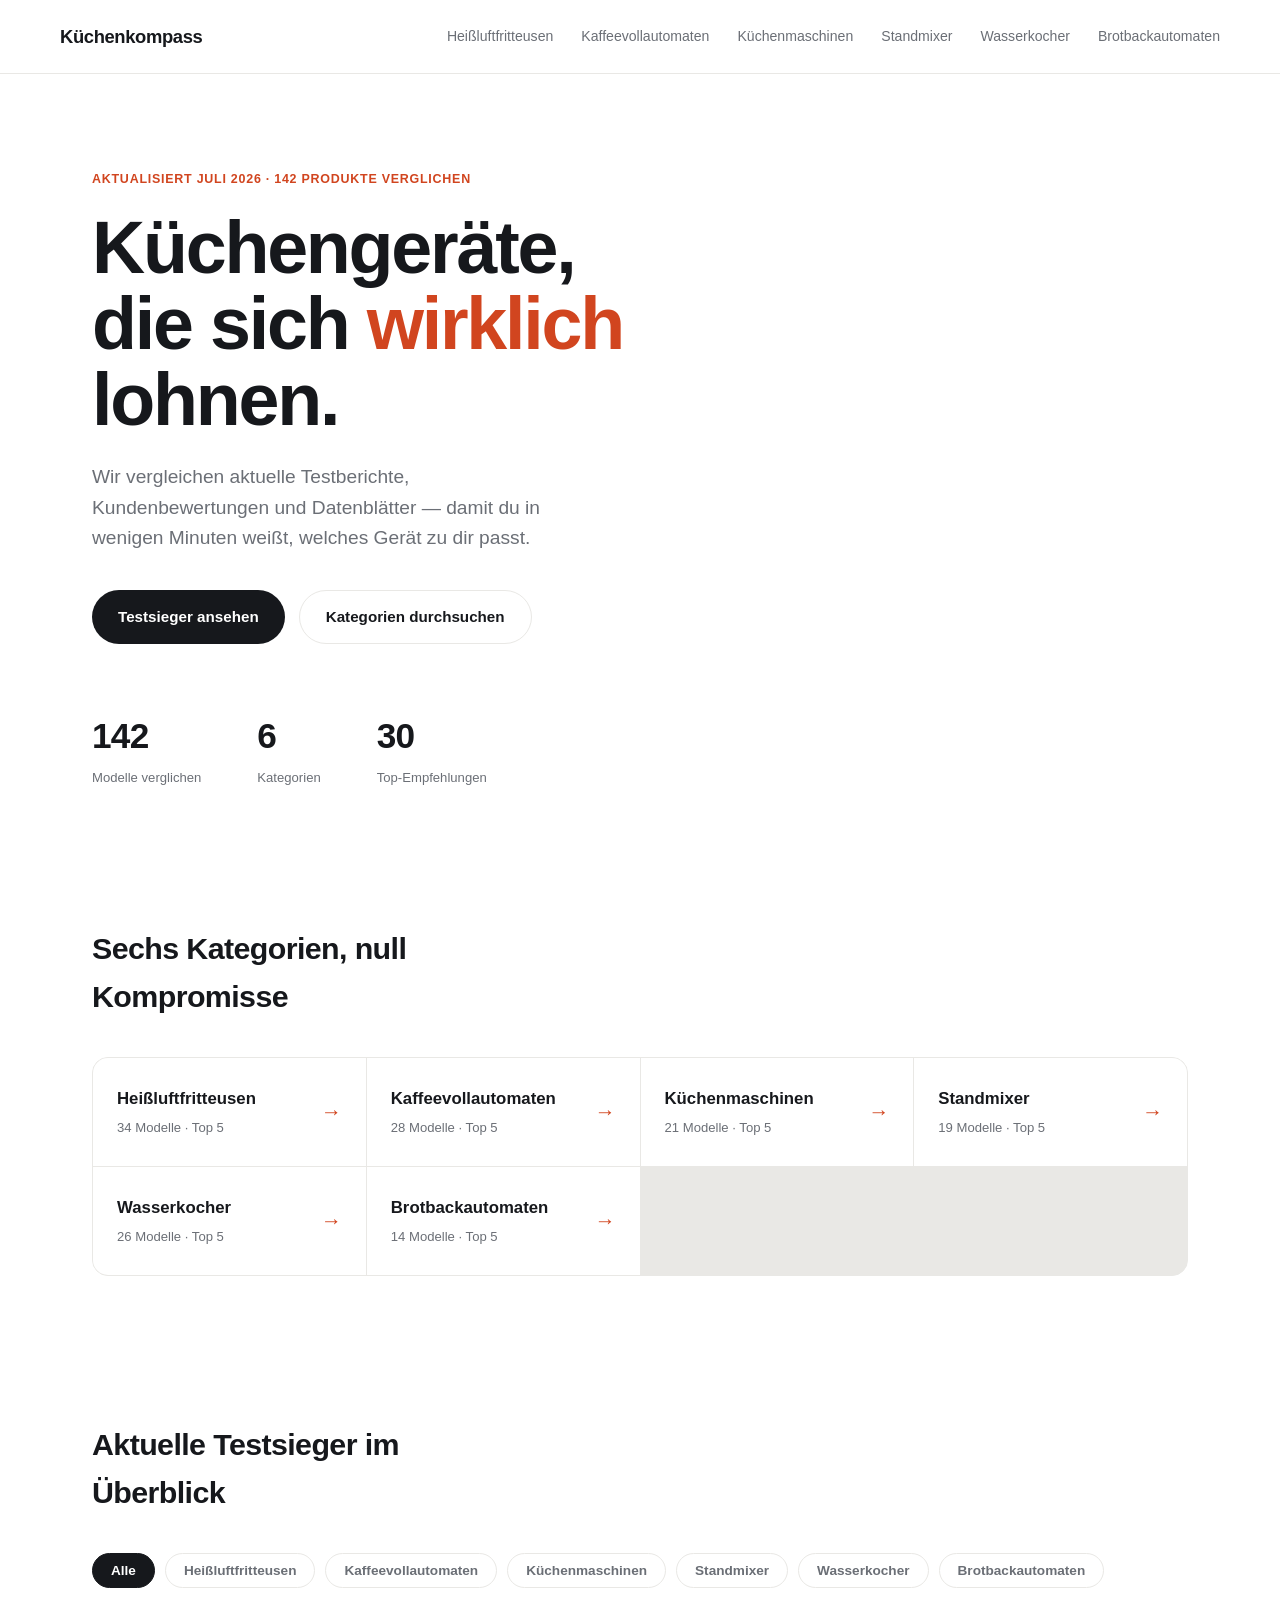
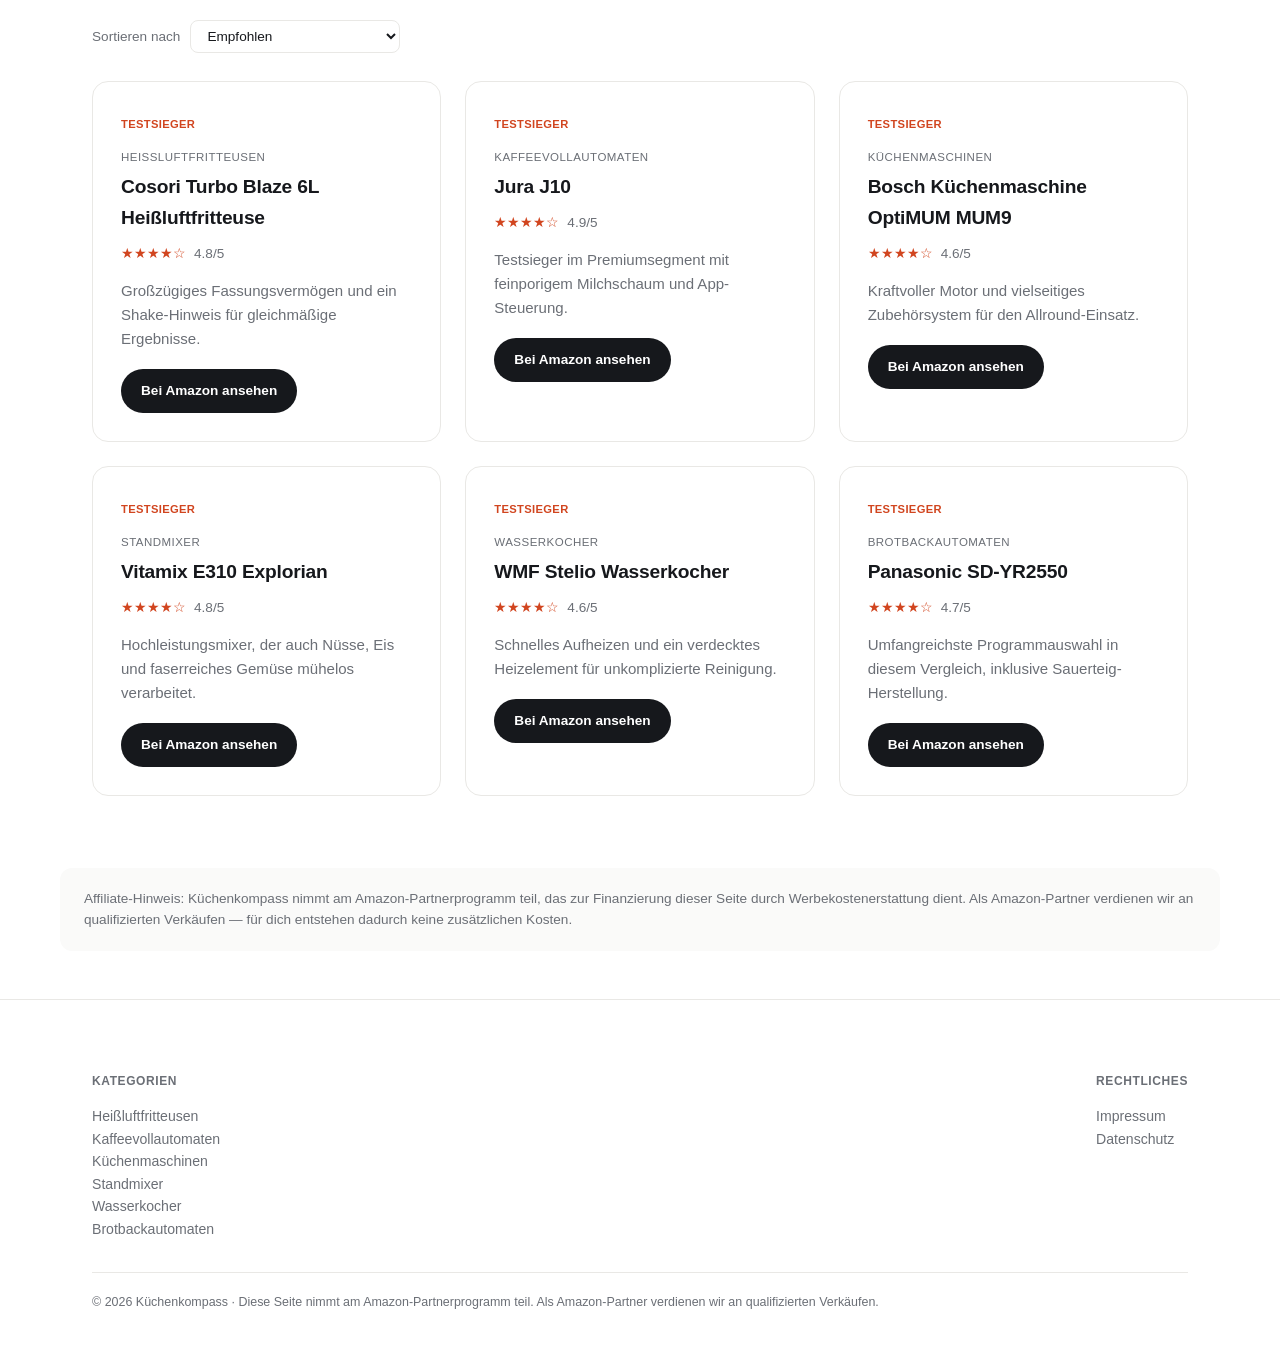
==== commit f0242782: "Create index.html for Küchenkompass website This HTML file serves as the main page for Küchenkompass" ====
--- a/index.html
+++ b/index.html
@@ -34,17 +34,17 @@
 
 <section class="hero">
   <div class="wrap">
-    <div class="eyebrow">Aktualisiert: Juli 2026 · 142 Produkte verglichen</div>
-    <h1>Küchengeräte, die sich <em>wirklich</em> lohnen</h1>
-    <p class="lead">Wir vergleichen aktuelle Testberichte, Kundenbewertungen und Datenblätter von Heißluftfritteusen, Kaffeevollautomaten und mehr — damit du in wenigen Minuten weißt, welches Gerät zu dir passt.</p>
+    <div class="eyebrow">Aktualisiert Juli 2026 · 142 Produkte verglichen</div>
+    <h1>Küchengeräte, die sich <em>wirklich</em> lohnen.</h1>
+    <p class="lead">Wir vergleichen aktuelle Testberichte, Kundenbewertungen und Datenblätter — damit du in wenigen Minuten weißt, welches Gerät zu dir passt.</p>
     <div class="hero-ctas">
-      <a class="btn btn-primary" href="#kategorien">Zu den Bestenlisten</a>
-      <a class="btn btn-secondary" href="ratgeber.html">Kaufberatung lesen</a>
+      <a class="btn btn-primary" href="#testsieger">Testsieger ansehen</a>
+      <a class="btn btn-secondary" href="#kategorien">Kategorien durchsuchen</a>
     </div>
     <div class="stat-row">
-      <div class="stat"><div class="num">142</div><div class="label">Modelle verglichen</div></div>
-      <div class="stat"><div class="num">6</div><div class="label">Kategorien</div></div>
-      <div class="stat"><div class="num">30</div><div class="label">Top-Empfehlungen</div></div>
+      <div><div class="num">142</div><div class="label">Modelle verglichen</div></div>
+      <div><div class="num">6</div><div class="label">Kategorien</div></div>
+      <div><div class="num">30</div><div class="label">Top-Empfehlungen</div></div>
     </div>
   </div>
 </section>
@@ -53,88 +53,89 @@
   <div class="wrap">
     <h2>Sechs Kategorien, null Kompromisse</h2>
     <div class="cat-grid">
-      <a class="cat-card" href="heissluftfritteusen.html">
-      <div><div class="cname">Heißluftfritteusen</div><div class="cmeta">34 Modelle verglichen · Top 5</div></div>
-      <div class="arrow">→</div>
-    </a>
-<a class="cat-card" href="kaffeevollautomaten.html">
-      <div><div class="cname">Kaffeevollautomaten</div><div class="cmeta">28 Modelle verglichen · Top 5</div></div>
-      <div class="arrow">→</div>
-    </a>
-<a class="cat-card" href="kuechenmaschinen.html">
-      <div><div class="cname">Küchenmaschinen</div><div class="cmeta">21 Modelle verglichen · Top 5</div></div>
-      <div class="arrow">→</div>
-    </a>
-<a class="cat-card" href="standmixer.html">
-      <div><div class="cname">Standmixer</div><div class="cmeta">19 Modelle verglichen · Top 5</div></div>
-      <div class="arrow">→</div>
-    </a>
-<a class="cat-card" href="wasserkocher.html">
-      <div><div class="cname">Wasserkocher</div><div class="cmeta">26 Modelle verglichen · Top 5</div></div>
-      <div class="arrow">→</div>
-    </a>
-<a class="cat-card" href="brotbackautomaten.html">
-      <div><div class="cname">Brotbackautomaten</div><div class="cmeta">14 Modelle verglichen · Top 5</div></div>
-      <div class="arrow">→</div>
-    </a>
-
+      <a class="cat-card" href="heissluftfritteusen.html"><div><div class="cname">Heißluftfritteusen</div><div class="cmeta">34 Modelle · Top 5</div></div><div class="arrow">→</div></a>
+      <a class="cat-card" href="kaffeevollautomaten.html"><div><div class="cname">Kaffeevollautomaten</div><div class="cmeta">28 Modelle · Top 5</div></div><div class="arrow">→</div></a>
+      <a class="cat-card" href="kuechenmaschinen.html"><div><div class="cname">Küchenmaschinen</div><div class="cmeta">21 Modelle · Top 5</div></div><div class="arrow">→</div></a>
+      <a class="cat-card" href="standmixer.html"><div><div class="cname">Standmixer</div><div class="cmeta">19 Modelle · Top 5</div></div><div class="arrow">→</div></a>
+      <a class="cat-card" href="wasserkocher.html"><div><div class="cname">Wasserkocher</div><div class="cmeta">26 Modelle · Top 5</div></div><div class="arrow">→</div></a>
+      <a class="cat-card" href="brotbackautomaten.html"><div><div class="cname">Brotbackautomaten</div><div class="cmeta">14 Modelle · Top 5</div></div><div class="arrow">→</div></a>
     </div>
   </div>
 </section>
 
-<section>
+<section id="testsieger">
   <div class="wrap">
     <h2>Aktuelle Testsieger im Überblick</h2>
-    <div class="product-grid">
-      <div class="product-card">
-      <span class="badge">Testsieger</span>
-      <div class="cat-tag">Heißluftfritteusen</div>
-      <h3>Cosori Turbo Blaze 6L Heißluftfritteuse</h3>
-      <div class="stars">★★★★☆ <span class="rating-num">4.8/5</span></div>
-      <p>Großzügiges Fassungsvermögen und ein Shake-Hinweis für gleichmäßige Ergebnisse machen sie zum vielseitigen Allrounder für Familien.</p>
-      <a class="amazon-link" href="https://www.amazon.de/s?k=Cosori+Turbo+Blaze+6L+Heißluftfritteuse&tag=klarblickhome-21" target="_blank" rel="sponsored nofollow">Bei Amazon ansehen</a>
-    </div>
-<div class="product-card">
-      <span class="badge">Testsieger</span>
-      <div class="cat-tag">Kaffeevollautomaten</div>
-      <h3>Jura J10</h3>
-      <div class="stars">★★★★☆ <span class="rating-num">4.9/5</span></div>
-      <p>Aktueller Testsieger im Premiumsegment mit feinporigem Milchschaum und intuitiver App-Steuerung.</p>
-      <a class="amazon-link" href="https://www.amazon.de/s?k=Jura+J10&tag=klarblickhome-21" target="_blank" rel="sponsored nofollow">Bei Amazon ansehen</a>
-    </div>
-<div class="product-card">
-      <span class="badge">Testsieger</span>
-      <div class="cat-tag">Küchenmaschinen</div>
-      <h3>Bosch Küchenmaschine OptiMUM MUM9</h3>
-      <div class="stars">★★★★☆ <span class="rating-num">4.6/5</span></div>
-      <p>Kraftvoller Motor und vielseitiges Zubehörsystem machen sie zur zuverlässigen Allround-Küchenmaschine.</p>
-      <a class="amazon-link" href="https://www.amazon.de/s?k=Bosch+Küchenmaschine+OptiMUM+MUM9&tag=klarblickhome-21" target="_blank" rel="sponsored nofollow">Bei Amazon ansehen</a>
-    </div>
-<div class="product-card">
-      <span class="badge">Testsieger</span>
-      <div class="cat-tag">Standmixer</div>
-      <h3>Vitamix E310 Explorian</h3>
-      <div class="stars">★★★★☆ <span class="rating-num">4.8/5</span></div>
-      <p>Hochleistungsmixer, der auch Nüsse, Eis und faserreiches Gemüse mühelos verarbeitet.</p>
-      <a class="amazon-link" href="https://www.amazon.de/s?k=Vitamix+E310+Explorian&tag=klarblickhome-21" target="_blank" rel="sponsored nofollow">Bei Amazon ansehen</a>
-    </div>
-<div class="product-card">
-      <span class="badge">Testsieger</span>
-      <div class="cat-tag">Wasserkocher</div>
-      <h3>WMF Stelio Wasserkocher</h3>
-      <div class="stars">★★★★☆ <span class="rating-num">4.6/5</span></div>
-      <p>Schnelles Aufheizen und ein verdecktes Heizelement sorgen für unkomplizierte Reinigung im Alltag.</p>
-      <a class="amazon-link" href="https://www.amazon.de/s?k=WMF+Stelio+Wasserkocher&tag=klarblickhome-21" target="_blank" rel="sponsored nofollow">Bei Amazon ansehen</a>
-    </div>
-<div class="product-card">
-      <span class="badge">Testsieger</span>
-      <div class="cat-tag">Brotbackautomaten</div>
-      <h3>Panasonic SD-YR2550</h3>
-      <div class="stars">★★★★☆ <span class="rating-num">4.7/5</span></div>
-      <p>Umfangreichste Programmauswahl in diesem Vergleich, inklusive eigener Sauerteig-Herstellung.</p>
-      <a class="amazon-link" href="https://www.amazon.de/s?k=Panasonic+SD-YR2550&tag=klarblickhome-21" target="_blank" rel="sponsored nofollow">Bei Amazon ansehen</a>
-    </div>
-
+
+    <div class="filters" id="filterChips">
+      <button class="chip active" data-cat="alle">Alle</button>
+      <button class="chip" data-cat="Heißluftfritteusen">Heißluftfritteusen</button>
+      <button class="chip" data-cat="Kaffeevollautomaten">Kaffeevollautomaten</button>
+      <button class="chip" data-cat="Küchenmaschinen">Küchenmaschinen</button>
+      <button class="chip" data-cat="Standmixer">Standmixer</button>
+      <button class="chip" data-cat="Wasserkocher">Wasserkocher</button>
+      <button class="chip" data-cat="Brotbackautomaten">Brotbackautomaten</button>
+    </div>
+
+    <div class="sort-row">
+      <label for="sortSelect">Sortieren nach</label>
+      <select id="sortSelect">
+        <option value="default">Empfohlen</option>
+        <option value="rating-desc">Bewertung: hoch → niedrig</option>
+        <option value="rating-asc">Bewertung: niedrig → hoch</option>
+        <option value="name-asc">Name: A → Z</option>
+      </select>
+    </div>
+
+    <div class="product-grid" id="productGrid">
+      <div class="product-card" data-cat="Heißluftfritteusen" data-rating="4.8" data-name="Cosori Turbo Blaze 6L Heißluftfritteuse">
+        <span class="badge">Testsieger</span>
+        <div class="cat-tag">Heißluftfritteusen</div>
+        <h3>Cosori Turbo Blaze 6L Heißluftfritteuse</h3>
+        <div class="stars">★★★★☆ <span class="rating-num">4.8/5</span></div>
+        <p>Großzügiges Fassungsvermögen und ein Shake-Hinweis für gleichmäßige Ergebnisse.</p>
+        <a class="amazon-link" href="https://www.amazon.de/s?k=Cosori+Turbo+Blaze+6L+Heißluftfritteuse&tag=klarblickhome-21" target="_blank" rel="sponsored nofollow">Bei Amazon ansehen</a>
+      </div>
+      <div class="product-card" data-cat="Kaffeevollautomaten" data-rating="4.9" data-name="Jura J10">
+        <span class="badge">Testsieger</span>
+        <div class="cat-tag">Kaffeevollautomaten</div>
+        <h3>Jura J10</h3>
+        <div class="stars">★★★★☆ <span class="rating-num">4.9/5</span></div>
+        <p>Testsieger im Premiumsegment mit feinporigem Milchschaum und App-Steuerung.</p>
+        <a class="amazon-link" href="https://www.amazon.de/s?k=Jura+J10&tag=klarblickhome-21" target="_blank" rel="sponsored nofollow">Bei Amazon ansehen</a>
+      </div>
+      <div class="product-card" data-cat="Küchenmaschinen" data-rating="4.6" data-name="Bosch Küchenmaschine OptiMUM MUM9">
+        <span class="badge">Testsieger</span>
+        <div class="cat-tag">Küchenmaschinen</div>
+        <h3>Bosch Küchenmaschine OptiMUM MUM9</h3>
+        <div class="stars">★★★★☆ <span class="rating-num">4.6/5</span></div>
+        <p>Kraftvoller Motor und vielseitiges Zubehörsystem für den Allround-Einsatz.</p>
+        <a class="amazon-link" href="https://www.amazon.de/s?k=Bosch+Küchenmaschine+OptiMUM+MUM9&tag=klarblickhome-21" target="_blank" rel="sponsored nofollow">Bei Amazon ansehen</a>
+      </div>
+      <div class="product-card" data-cat="Standmixer" data-rating="4.8" data-name="Vitamix E310 Explorian">
+        <span class="badge">Testsieger</span>
+        <div class="cat-tag">Standmixer</div>
+        <h3>Vitamix E310 Explorian</h3>
+        <div class="stars">★★★★☆ <span class="rating-num">4.8/5</span></div>
+        <p>Hochleistungsmixer, der auch Nüsse, Eis und faserreiches Gemüse mühelos verarbeitet.</p>
+        <a class="amazon-link" href="https://www.amazon.de/s?k=Vitamix+E310+Explorian&tag=klarblickhome-21" target="_blank" rel="sponsored nofollow">Bei Amazon ansehen</a>
+      </div>
+      <div class="product-card" data-cat="Wasserkocher" data-rating="4.6" data-name="WMF Stelio Wasserkocher">
+        <span class="badge">Testsieger</span>
+        <div class="cat-tag">Wasserkocher</div>
+        <h3>WMF Stelio Wasserkocher</h3>
+        <div class="stars">★★★★☆ <span class="rating-num">4.6/5</span></div>
+        <p>Schnelles Aufheizen und ein verdecktes Heizelement für unkomplizierte Reinigung.</p>
+        <a class="amazon-link" href="https://www.amazon.de/s?k=WMF+Stelio+Wasserkocher&tag=klarblickhome-21" target="_blank" rel="sponsored nofollow">Bei Amazon ansehen</a>
+      </div>
+      <div class="product-card" data-cat="Brotbackautomaten" data-rating="4.7" data-name="Panasonic SD-YR2550">
+        <span class="badge">Testsieger</span>
+        <div class="cat-tag">Brotbackautomaten</div>
+        <h3>Panasonic SD-YR2550</h3>
+        <div class="stars">★★★★☆ <span class="rating-num">4.7/5</span></div>
+        <p>Umfangreichste Programmauswahl in diesem Vergleich, inklusive Sauerteig-Herstellung.</p>
+        <a class="amazon-link" href="https://www.amazon.de/s?k=Panasonic+SD-YR2550&tag=klarblickhome-21" target="_blank" rel="sponsored nofollow">Bei Amazon ansehen</a>
+      </div>
     </div>
   </div>
 </section>
@@ -167,175 +168,38 @@
   </div>
 </footer>
 
+<script>
+(function(){
+  var chips = document.querySelectorAll('#filterChips .chip');
+  var sortSelect = document.getElementById('sortSelect');
+  var grid = document.getElementById('productGrid');
+  var cards = Array.from(grid.children);
+  var activeCat = 'alle';
+
+  function render(){
+    var visible = cards.filter(function(c){
+      return activeCat === 'alle' || c.dataset.cat === activeCat;
+    });
+    var sortVal = sortSelect.value;
+    if (sortVal === 'rating-desc') visible.sort(function(a,b){ return b.dataset.rating - a.dataset.rating; });
+    if (sortVal === 'rating-asc') visible.sort(function(a,b){ return a.dataset.rating - b.dataset.rating; });
+    if (sortVal === 'name-asc') visible.sort(function(a,b){ return a.dataset.name.localeCompare(b.dataset.name); });
+    cards.forEach(function(c){ c.style.display = 'none'; });
+    visible.forEach(function(c){ c.style.display = ''; grid.appendChild(c); });
+  }
+
+  chips.forEach(function(chip){
+    chip.addEventListener('click', function(){
+      chips.forEach(function(c){ c.classList.remove('active'); });
+      chip.classList.add('active');
+      activeCat = chip.dataset.cat;
+      render();
+    });
+  });
+  sortSelect.addEventListener('change', render);
+  render();
+})();
+</script>
+
 </body>
 </html>
-<!DOCTYPE html>
-<html lang="de">
-<head>
-<meta charset="utf-8">
-<meta name="viewport" content="width=device-width, initial-scale=1">
-<title>Küchenkompass – Küchengeräte im Vergleich</title>
-<meta name="description" content="Unabhängige Vergleiche von Heißluftfritteusen, Kaffeevollautomaten, Küchenmaschinen und mehr. Aktualisiert Juli 2026.">
-<link rel="canonical" href="https://klarblick-kueche.vercel.app/">
-<meta property="og:title" content="Küchenkompass – Küchengeräte im Vergleich">
-<meta property="og:description" content="Unabhängige Vergleiche von Heißluftfritteusen, Kaffeevollautomaten, Küchenmaschinen und mehr. Aktualisiert Juli 2026.">
-<meta property="og:type" content="website">
-<meta property="og:url" content="https://klarblick-kueche.vercel.app/">
-<meta name="twitter:card" content="summary_large_image">
-<link rel="stylesheet" href="style.css">
-<script type="application/ld+json">
-{"@context": "https://schema.org", "@type": "WebSite", "name": "Küchenkompass", "url": "https://klarblick-kueche.vercel.app/", "description": "Unabhängige Vergleiche und Kaufberatung für Küchengeräte."}
-</script>
-</head>
-<body>
-<header class="site">
-  <div class="wrap nav">
-    <a href="index.html" class="logo">Küchenkompass<span></span></a>
-    <nav class="links">
-      <a href="heissluftfritteusen.html">Heißluftfritteusen</a>
-      <a href="kaffeevollautomaten.html">Kaffeevollautomaten</a>
-      <a href="kuechenmaschinen.html">Küchenmaschinen</a>
-      <a href="standmixer.html">Standmixer</a>
-      <a href="wasserkocher.html">Wasserkocher</a>
-      <a href="brotbackautomaten.html">Brotbackautomaten</a>
-    </nav>
-  </div>
-</header>
-
-<section class="hero">
-  <div class="wrap">
-    <div class="eyebrow">Aktualisiert: Juli 2026 · 142 Produkte verglichen</div>
-    <h1>Küchengeräte, die sich <em>wirklich</em> lohnen</h1>
-    <p class="lead">Wir vergleichen aktuelle Testberichte, Kundenbewertungen und Datenblätter von Heißluftfritteusen, Kaffeevollautomaten und mehr — damit du in wenigen Minuten weißt, welches Gerät zu dir passt.</p>
-    <div class="hero-ctas">
-      <a class="btn btn-primary" href="#kategorien">Zu den Bestenlisten</a>
-      <a class="btn btn-secondary" href="ratgeber.html">Kaufberatung lesen</a>
-    </div>
-    <div class="stat-row">
-      <div class="stat"><div class="num">142</div><div class="label">Modelle verglichen</div></div>
-      <div class="stat"><div class="num">6</div><div class="label">Kategorien</div></div>
-      <div class="stat"><div class="num">30</div><div class="label">Top-Empfehlungen</div></div>
-    </div>
-  </div>
-</section>
-
-<section id="kategorien">
-  <div class="wrap">
-    <h2>Sechs Kategorien, null Kompromisse</h2>
-    <div class="cat-grid">
-      <a class="cat-card" href="heissluftfritteusen.html">
-      <div><div class="cname">Heißluftfritteusen</div><div class="cmeta">34 Modelle verglichen · Top 5</div></div>
-      <div class="arrow">→</div>
-    </a>
-<a class="cat-card" href="kaffeevollautomaten.html">
-      <div><div class="cname">Kaffeevollautomaten</div><div class="cmeta">28 Modelle verglichen · Top 5</div></div>
-      <div class="arrow">→</div>
-    </a>
-<a class="cat-card" href="kuechenmaschinen.html">
-      <div><div class="cname">Küchenmaschinen</div><div class="cmeta">21 Modelle verglichen · Top 5</div></div>
-      <div class="arrow">→</div>
-    </a>
-<a class="cat-card" href="standmixer.html">
-      <div><div class="cname">Standmixer</div><div class="cmeta">19 Modelle verglichen · Top 5</div></div>
-      <div class="arrow">→</div>
-    </a>
-<a class="cat-card" href="wasserkocher.html">
-      <div><div class="cname">Wasserkocher</div><div class="cmeta">26 Modelle verglichen · Top 5</div></div>
-      <div class="arrow">→</div>
-    </a>
-<a class="cat-card" href="brotbackautomaten.html">
-      <div><div class="cname">Brotbackautomaten</div><div class="cmeta">14 Modelle verglichen · Top 5</div></div>
-      <div class="arrow">→</div>
-    </a>
-
-    </div>
-  </div>
-</section>
-
-<section>
-  <div class="wrap">
-    <h2>Aktuelle Testsieger im Überblick</h2>
-    <div class="product-grid">
-      <div class="product-card">
-      <span class="badge">Testsieger</span>
-      <div class="cat-tag">Heißluftfritteusen</div>
-      <h3>Cosori Turbo Blaze 6L Heißluftfritteuse</h3>
-      <div class="stars">★★★★☆ <span class="rating-num">4.8/5</span></div>
-      <p>Großzügiges Fassungsvermögen und ein Shake-Hinweis für gleichmäßige Ergebnisse machen sie zum vielseitigen Allrounder für Familien.</p>
-      <a class="amazon-link" href="https://www.amazon.de/s?k=Cosori+Turbo+Blaze+6L+Heißluftfritteuse&tag=klarblickhome-21" target="_blank" rel="sponsored nofollow">Bei Amazon ansehen</a>
-    </div>
-<div class="product-card">
-      <span class="badge">Testsieger</span>
-      <div class="cat-tag">Kaffeevollautomaten</div>
-      <h3>Jura J10</h3>
-      <div class="stars">★★★★☆ <span class="rating-num">4.9/5</span></div>
-      <p>Aktueller Testsieger im Premiumsegment mit feinporigem Milchschaum und intuitiver App-Steuerung.</p>
-      <a class="amazon-link" href="https://www.amazon.de/s?k=Jura+J10&tag=klarblickhome-21" target="_blank" rel="sponsored nofollow">Bei Amazon ansehen</a>
-    </div>
-<div class="product-card">
-      <span class="badge">Testsieger</span>
-      <div class="cat-tag">Küchenmaschinen</div>
-      <h3>Bosch Küchenmaschine OptiMUM MUM9</h3>
-      <div class="stars">★★★★☆ <span class="rating-num">4.6/5</span></div>
-      <p>Kraftvoller Motor und vielseitiges Zubehörsystem machen sie zur zuverlässigen Allround-Küchenmaschine.</p>
-      <a class="amazon-link" href="https://www.amazon.de/s?k=Bosch+Küchenmaschine+OptiMUM+MUM9&tag=klarblickhome-21" target="_blank" rel="sponsored nofollow">Bei Amazon ansehen</a>
-    </div>
-<div class="product-card">
-      <span class="badge">Testsieger</span>
-      <div class="cat-tag">Standmixer</div>
-      <h3>Vitamix E310 Explorian</h3>
-      <div class="stars">★★★★☆ <span class="rating-num">4.8/5</span></div>
-      <p>Hochleistungsmixer, der auch Nüsse, Eis und faserreiches Gemüse mühelos verarbeitet.</p>
-      <a class="amazon-link" href="https://www.amazon.de/s?k=Vitamix+E310+Explorian&tag=klarblickhome-21" target="_blank" rel="sponsored nofollow">Bei Amazon ansehen</a>
-    </div>
-<div class="product-card">
-      <span class="badge">Testsieger</span>
-      <div class="cat-tag">Wasserkocher</div>
-      <h3>WMF Stelio Wasserkocher</h3>
-      <div class="stars">★★★★☆ <span class="rating-num">4.6/5</span></div>
-      <p>Schnelles Aufheizen und ein verdecktes Heizelement sorgen für unkomplizierte Reinigung im Alltag.</p>
-      <a class="amazon-link" href="https://www.amazon.de/s?k=WMF+Stelio+Wasserkocher&tag=klarblickhome-21" target="_blank" rel="sponsored nofollow">Bei Amazon ansehen</a>
-    </div>
-<div class="product-card">
-      <span class="badge">Testsieger</span>
-      <div class="cat-tag">Brotbackautomaten</div>
-      <h3>Panasonic SD-YR2550</h3>
-      <div class="stars">★★★★☆ <span class="rating-num">4.7/5</span></div>
-      <p>Umfangreichste Programmauswahl in diesem Vergleich, inklusive eigener Sauerteig-Herstellung.</p>
-      <a class="amazon-link" href="https://www.amazon.de/s?k=Panasonic+SD-YR2550&tag=klarblickhome-21" target="_blank" rel="sponsored nofollow">Bei Amazon ansehen</a>
-    </div>
-
-    </div>
-  </div>
-</section>
-
-<div class="affiliate-note wrap">
-  Affiliate-Hinweis: Küchenkompass nimmt am Amazon-Partnerprogramm teil, das zur Finanzierung dieser Seite durch Werbekostenerstattung dient. Als Amazon-Partner verdienen wir an qualifizierten Verkäufen — für dich entstehen dadurch keine zusätzlichen Kosten.
-</div>
-
-<footer class="site">
-  <div class="wrap">
-    <div class="cols">
-      <div>
-        <h4>Kategorien</h4>
-        <a href="heissluftfritteusen.html">Heißluftfritteusen</a><br>
-        <a href="kaffeevollautomaten.html">Kaffeevollautomaten</a><br>
-        <a href="kuechenmaschinen.html">Küchenmaschinen</a><br>
-        <a href="standmixer.html">Standmixer</a><br>
-        <a href="wasserkocher.html">Wasserkocher</a><br>
-        <a href="brotbackautomaten.html">Brotbackautomaten</a>
-      </div>
-      <div>
-        <h4>Rechtliches</h4>
-        <a href="impressum.html">Impressum</a><br>
-        <a href="privacy.html">Datenschutz</a>
-      </div>
-    </div>
-    <div class="bottom">
-      © 2026 Küchenkompass · Diese Seite nimmt am Amazon-Partnerprogramm teil. Als Amazon-Partner verdienen wir an qualifizierten Verkäufen.
-    </div>
-  </div>
-</footer>
-
-</body>
-</html>
--- a/style.css
+++ b/style.css
@@ -1,235 +1,226 @@
 :root {
-  --cream: #f7f2e7;
-  --cream-dark: #efe7d3;
-  --ink: #2b2620;
-  --ink-soft: #5c5648;
-  --olive: #6f8a1e;
-  --olive-dark: #57701270;
-  --gold: #c8952a;
-  --card: #ffffff;
-  --border: #e4dcc6;
-  --radius: 14px;
-  --maxw: 1120px;
+  --bg: #ffffff;
+  --bg-soft: #fafaf9;
+  --ink: #16181c;
+  --ink-soft: #6b6f76;
+  --line: #e9e8e5;
+  --accent: #d1451f;
+  --accent-soft: #fdece5;
+  --maxw: 1160px;
 }
 
 * { box-sizing: border-box; }
 html { scroll-behavior: smooth; }
 body {
   margin: 0;
-  font-family: -apple-system, BlinkMacSystemFont, "Segoe UI", Helvetica, Arial, sans-serif;
-  background: var(--cream);
+  font-family: -apple-system, BlinkMacSystemFont, "Inter", "Helvetica Neue", Arial, sans-serif;
+  background: var(--bg);
   color: var(--ink);
-  line-height: 1.55;
+  line-height: 1.6;
+  -webkit-font-smoothing: antialiased;
 }
 a { color: inherit; text-decoration: none; }
 img { max-width: 100%; display: block; }
-.wrap { max-width: var(--maxw); margin: 0 auto; padding: 0 24px; }
+.wrap { max-width: var(--maxw); margin: 0 auto; padding: 0 32px; }
 
 /* Header */
 header.site {
-  background: var(--cream);
-  border-bottom: 1px solid var(--border);
+  border-bottom: 1px solid var(--line);
   position: sticky;
   top: 0;
-  z-index: 20;
+  background: rgba(255,255,255,0.92);
+  backdrop-filter: blur(8px);
+  z-index: 30;
 }
 .nav {
   display: flex;
   align-items: center;
   justify-content: space-between;
-  padding: 16px 0;
+  padding: 22px 0;
   flex-wrap: wrap;
-  gap: 12px;
+  gap: 16px;
 }
 .logo {
-  font-family: Georgia, "Times New Roman", serif;
-  font-style: italic;
-  font-weight: 700;
-  font-size: 1.5rem;
-  color: var(--olive);
-  display: flex;
-  align-items: baseline;
-  gap: 6px;
-}
-.logo span { font-family: -apple-system, sans-serif; font-style: normal; font-size: 1.1rem; color: var(--ink); }
-nav.links { display: flex; flex-wrap: wrap; gap: 22px; font-size: 0.93rem; }
-nav.links a { color: var(--ink-soft); }
-nav.links a:hover, nav.links a.active { color: var(--olive); }
+  font-weight: 800;
+  letter-spacing: -0.02em;
+  font-size: 1.15rem;
+  color: var(--ink);
+}
+.logo span { display: none; }
+nav.links { display: flex; flex-wrap: wrap; gap: 28px; font-size: 0.88rem; }
+nav.links a { color: var(--ink-soft); font-weight: 500; }
+nav.links a:hover, nav.links a.active { color: var(--ink); }
 
 /* Hero */
-.hero {
-  padding: 56px 0 40px;
-  text-align: center;
-}
+.hero { padding: 96px 0 64px; }
 .eyebrow {
   font-size: 0.78rem;
-  letter-spacing: 0.08em;
-  color: var(--gold);
+  letter-spacing: 0.06em;
+  color: var(--accent);
   font-weight: 700;
   text-transform: uppercase;
+  margin-bottom: 20px;
 }
 .hero h1 {
-  font-family: Georgia, serif;
-  font-size: clamp(1.9rem, 4vw, 2.8rem);
-  margin: 14px 0 16px;
-}
-.hero h1 em { color: var(--olive); font-style: italic; }
+  font-size: clamp(2.6rem, 6vw, 4.6rem);
+  font-weight: 800;
+  letter-spacing: -0.03em;
+  line-height: 1.03;
+  margin: 0 0 24px;
+  max-width: 14ch;
+}
+.hero h1 em { color: var(--accent); font-style: normal; }
 .hero p.lead {
-  max-width: 640px;
-  margin: 0 auto 26px;
+  max-width: 46ch;
   color: var(--ink-soft);
-  font-size: 1.05rem;
-}
-.hero-ctas { display: flex; gap: 14px; justify-content: center; flex-wrap: wrap; }
+  font-size: 1.2rem;
+  margin: 0 0 36px;
+}
+.hero-ctas { display: flex; gap: 14px; flex-wrap: wrap; }
 .btn {
-  display: inline-block;
-  padding: 12px 22px;
+  display: inline-flex;
+  align-items: center;
+  padding: 14px 26px;
   border-radius: 999px;
   font-weight: 600;
   font-size: 0.95rem;
 }
-.btn-primary { background: var(--olive); color: #fff; }
-.btn-secondary { background: var(--card); border: 1px solid var(--border); color: var(--ink); }
-
-.stat-row {
-  display: flex;
-  justify-content: center;
-  gap: 48px;
-  margin-top: 40px;
-  flex-wrap: wrap;
-}
-.stat-row .stat { text-align: center; }
-.stat-row .num { font-size: 1.8rem; font-weight: 700; color: var(--olive); font-family: Georgia, serif; }
-.stat-row .label { font-size: 0.82rem; color: var(--ink-soft); }
-
-/* Cards / grids */
-section { padding: 48px 0; }
+.btn-primary { background: var(--ink); color: #fff; }
+.btn-primary:hover { background: var(--accent); }
+.btn-secondary { background: transparent; border: 1.5px solid var(--line); color: var(--ink); }
+.btn-secondary:hover { border-color: var(--ink); }
+
+.stat-row { display: flex; gap: 56px; margin-top: 64px; flex-wrap: wrap; }
+.stat-row .num { font-size: 2.2rem; font-weight: 800; letter-spacing: -0.02em; }
+.stat-row .label { font-size: 0.82rem; color: var(--ink-soft); margin-top: 2px; }
+
+/* Sections */
+section { padding: 72px 0; }
 section h2 {
-  font-family: Georgia, serif;
-  font-size: 1.7rem;
-  margin-bottom: 24px;
-  text-align: center;
-}
-.cat-grid {
-  display: grid;
-  grid-template-columns: repeat(auto-fit, minmax(240px, 1fr));
-  gap: 18px;
-}
-.cat-card {
-  background: var(--card);
-  border: 1px solid var(--border);
-  border-radius: var(--radius);
-  padding: 22px;
-  display: flex;
-  justify-content: space-between;
-  align-items: center;
-  transition: transform .15s, box-shadow .15s;
-}
-.cat-card:hover { transform: translateY(-2px); box-shadow: 0 8px 24px rgba(0,0,0,0.06); }
+  font-size: 1.9rem;
+  font-weight: 800;
+  letter-spacing: -0.02em;
+  margin: 0 0 36px;
+  max-width: 24ch;
+}
+
+/* Filter chips (interactive) */
+.filters { display: flex; flex-wrap: wrap; gap: 10px; margin-bottom: 32px; }
+.chip {
+  padding: 9px 18px;
+  border-radius: 999px;
+  border: 1.5px solid var(--line);
+  font-size: 0.85rem;
+  font-weight: 600;
+  color: var(--ink-soft);
+  cursor: pointer;
+  background: #fff;
+  transition: all .15s;
+}
+.chip:hover { border-color: var(--ink); color: var(--ink); }
+.chip.active { background: var(--ink); border-color: var(--ink); color: #fff; }
+
+.sort-row { display: flex; align-items: center; gap: 10px; margin-bottom: 28px; font-size: 0.85rem; color: var(--ink-soft); }
+.sort-row select {
+  border: 1.5px solid var(--line);
+  border-radius: 8px;
+  padding: 7px 12px;
+  font-size: 0.85rem;
+  font-family: inherit;
+  color: var(--ink);
+  background: #fff;
+}
+
+.cat-grid { display: grid; grid-template-columns: repeat(auto-fit, minmax(230px, 1fr)); gap: 1px; background: var(--line); border: 1px solid var(--line); border-radius: 16px; overflow: hidden; }
+.cat-card { background: #fff; padding: 28px 24px; display: flex; justify-content: space-between; align-items: center; transition: background .15s; }
+.cat-card:hover { background: var(--bg-soft); }
 .cat-card .cname { font-weight: 700; font-size: 1.05rem; margin-bottom: 4px; }
-.cat-card .cmeta { font-size: 0.85rem; color: var(--ink-soft); }
-.cat-card .arrow { font-size: 1.3rem; color: var(--olive); }
-
-.product-grid {
-  display: grid;
-  grid-template-columns: repeat(auto-fit, minmax(260px, 1fr));
-  gap: 20px;
-}
+.cat-card .cmeta { font-size: 0.82rem; color: var(--ink-soft); }
+.cat-card .arrow { font-size: 1.3rem; color: var(--accent); transition: transform .15s; }
+.cat-card:hover .arrow { transform: translateX(4px); }
+
+.product-grid { display: grid; grid-template-columns: repeat(auto-fit, minmax(280px, 1fr)); gap: 24px; }
 .product-card {
-  background: var(--card);
-  border: 1px solid var(--border);
-  border-radius: var(--radius);
-  padding: 20px;
-}
+  border: 1px solid var(--line);
+  border-radius: 16px;
+  padding: 28px;
+  transition: box-shadow .15s, transform .15s;
+}
+.product-card:hover { box-shadow: 0 12px 32px rgba(0,0,0,0.06); transform: translateY(-2px); }
 .badge {
   display: inline-block;
-  background: var(--gold);
-  color: #fff;
-  font-size: 0.68rem;
+  font-size: 0.7rem;
   font-weight: 700;
-  letter-spacing: 0.05em;
-  padding: 4px 10px;
-  border-radius: 999px;
-  margin-bottom: 10px;
-}
-.badge.alt { background: var(--olive); }
-.product-card .cat-tag { font-size: 0.72rem; color: var(--ink-soft); text-transform: uppercase; letter-spacing: 0.04em; margin-bottom: 2px; }
-.product-card h3 { margin: 4px 0 6px; font-size: 1.08rem; }
-.stars { color: var(--gold); font-size: 0.95rem; }
+  letter-spacing: 0.03em;
+  text-transform: uppercase;
+  color: var(--accent);
+  margin-bottom: 14px;
+}
+.badge.alt { color: var(--ink-soft); }
+.product-card .cat-tag { font-size: 0.72rem; color: var(--ink-soft); text-transform: uppercase; letter-spacing: 0.04em; margin-bottom: 6px; }
+.product-card h3 { margin: 0 0 8px; font-size: 1.2rem; font-weight: 700; letter-spacing: -0.01em; }
+.stars { color: var(--accent); font-size: 0.9rem; }
 .rating-num { color: var(--ink-soft); font-size: 0.85rem; margin-left: 4px; }
-.product-card p { font-size: 0.92rem; color: var(--ink-soft); margin: 10px 0 16px; }
+.product-card p { font-size: 0.94rem; color: var(--ink-soft); margin: 14px 0 18px; }
+
+/* Pro/con: collapsed into quiet inline text, no boxes */
+.pro-con { display: block; margin: 14px 0; font-size: 0.86rem; color: var(--ink-soft); }
+.pro-con div { display: inline; }
+.pro-con h4 { display: inline; font-size: 0.86rem; font-weight: 700; color: var(--ink); }
+.pro-con h4::after { content: " "; }
+.pro-con .pro::before { content: "+ "; color: var(--accent); font-weight: 700; }
+.pro-con .con::before { content: "− "; color: var(--ink-soft); font-weight: 700; }
+.pro-con .pro { display: block; margin-bottom: 4px; }
+.pro-con .con { display: block; }
+
 .amazon-link {
-  display: inline-block;
+  display: inline-flex;
+  align-items: center;
   background: var(--ink);
   color: #fff;
-  padding: 10px 18px;
-  border-radius: 8px;
-  font-size: 0.88rem;
+  padding: 11px 20px;
+  border-radius: 999px;
+  font-size: 0.85rem;
   font-weight: 600;
 }
-.amazon-link:hover { background: var(--olive); }
+.amazon-link:hover { background: var(--accent); }
 
 /* Comparison table */
-.table-wrap { overflow-x: auto; margin: 24px 0 40px; }
-table.compare {
-  width: 100%;
-  border-collapse: collapse;
-  background: var(--card);
-  border-radius: var(--radius);
-  overflow: hidden;
-  font-size: 0.9rem;
-}
-table.compare th, table.compare td {
-  padding: 12px 14px;
-  border-bottom: 1px solid var(--border);
-  text-align: left;
-}
-table.compare th { background: var(--cream-dark); font-size: 0.78rem; text-transform: uppercase; letter-spacing: 0.04em; }
+.table-wrap { overflow-x: auto; margin: 28px 0 48px; border: 1px solid var(--line); border-radius: 16px; }
+table.compare { width: 100%; border-collapse: collapse; font-size: 0.9rem; }
+table.compare th, table.compare td { padding: 16px 18px; border-bottom: 1px solid var(--line); text-align: left; }
+table.compare th { font-size: 0.72rem; text-transform: uppercase; letter-spacing: 0.05em; color: var(--ink-soft); font-weight: 700; background: var(--bg-soft); }
 table.compare tr:last-child td { border-bottom: none; }
 
-.pro-con { display: grid; grid-template-columns: 1fr 1fr; gap: 10px; margin: 12px 0; font-size: 0.88rem; }
-.pro-con div { background: var(--cream-dark); border-radius: 8px; padding: 12px 14px; }
-.pro-con .pro { border-left: 3px solid var(--olive); }
-.pro-con .con { border-left: 3px solid #b3554a; }
-.pro-con h4 { margin: 0 0 6px; font-size: 0.82rem; text-transform: uppercase; letter-spacing: 0.03em; }
-
-.faq { max-width: 780px; margin: 0 auto; }
-.faq-item { border-bottom: 1px solid var(--border); padding: 16px 0; }
-.faq-item h3 { font-size: 1rem; margin: 0 0 8px; }
-.faq-item p { color: var(--ink-soft); font-size: 0.92rem; margin: 0; }
-
-.guide-block { max-width: 780px; margin: 0 auto 28px; }
-.guide-block h2 { text-align: left; font-size: 1.35rem; }
-.guide-block p { color: var(--ink-soft); }
-
-.breadcrumb { font-size: 0.82rem; color: var(--ink-soft); margin-bottom: 18px; }
-.breadcrumb a { color: var(--olive); }
+.faq { max-width: 720px; }
+.faq-item { border-bottom: 1px solid var(--line); padding: 22px 0; }
+.faq-item h3 { font-size: 1.05rem; margin: 0 0 8px; font-weight: 700; }
+.faq-item p { color: var(--ink-soft); font-size: 0.94rem; margin: 0; }
+
+.guide-block { max-width: 720px; }
+.guide-block p { color: var(--ink-soft); font-size: 1.02rem; }
+
+.breadcrumb { font-size: 0.82rem; color: var(--ink-soft); margin-bottom: 24px; }
+.breadcrumb a { color: var(--ink); font-weight: 600; }
 
 .affiliate-note {
-  background: var(--cream-dark);
-  border: 1px solid var(--border);
-  border-radius: 10px;
-  padding: 16px 20px;
+  background: var(--bg-soft);
+  border-radius: 12px;
+  padding: 20px 24px;
   font-size: 0.85rem;
   color: var(--ink-soft);
   max-width: var(--maxw);
-  margin: 0 auto 40px;
-}
-
-footer.site {
-  background: var(--ink);
-  color: #d9d3c4;
-  padding: 40px 0 24px;
-  margin-top: 40px;
-  font-size: 0.88rem;
-}
-footer.site .cols { display: flex; flex-wrap: wrap; gap: 40px; justify-content: space-between; margin-bottom: 24px; }
-footer.site h4 { color: #fff; font-size: 0.85rem; margin-bottom: 10px; }
-footer.site a { color: #d9d3c4; }
-footer.site a:hover { color: #fff; }
-footer.site .bottom { border-top: 1px solid #46422f; padding-top: 16px; font-size: 0.78rem; color: #9a9482; }
+  margin: 0 auto 48px;
+}
+
+footer.site { border-top: 1px solid var(--line); padding: 56px 0 32px; margin-top: 40px; font-size: 0.88rem; }
+footer.site .cols { display: flex; flex-wrap: wrap; gap: 48px; justify-content: space-between; margin-bottom: 32px; }
+footer.site h4 { font-size: 0.75rem; text-transform: uppercase; letter-spacing: 0.05em; color: var(--ink-soft); margin-bottom: 14px; }
+footer.site a { color: var(--ink-soft); }
+footer.site a:hover { color: var(--ink); }
+footer.site .bottom { border-top: 1px solid var(--line); padding-top: 20px; font-size: 0.78rem; color: var(--ink-soft); }
 
 @media (max-width: 640px) {
   .nav { flex-direction: column; align-items: flex-start; }
-  .pro-con { grid-template-columns: 1fr; }
-}
+  .hero { padding: 56px 0 40px; }
+}
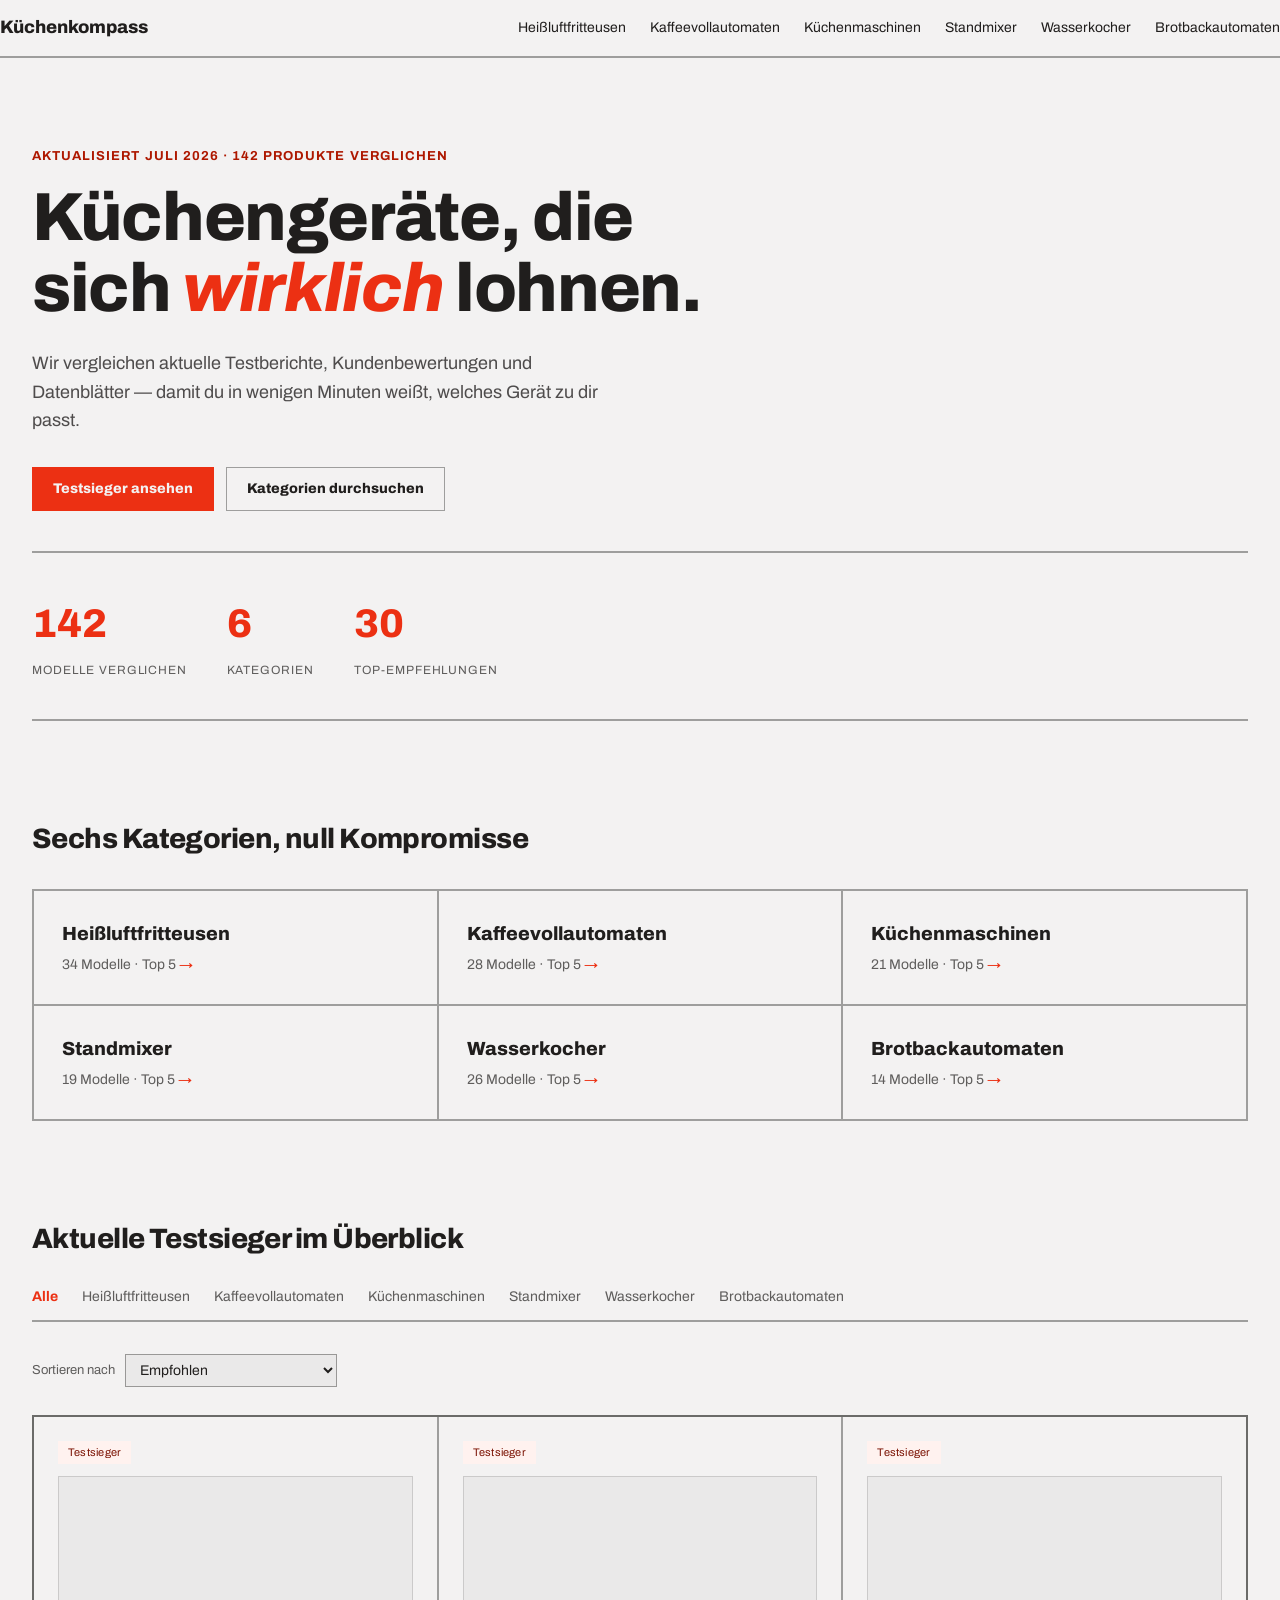
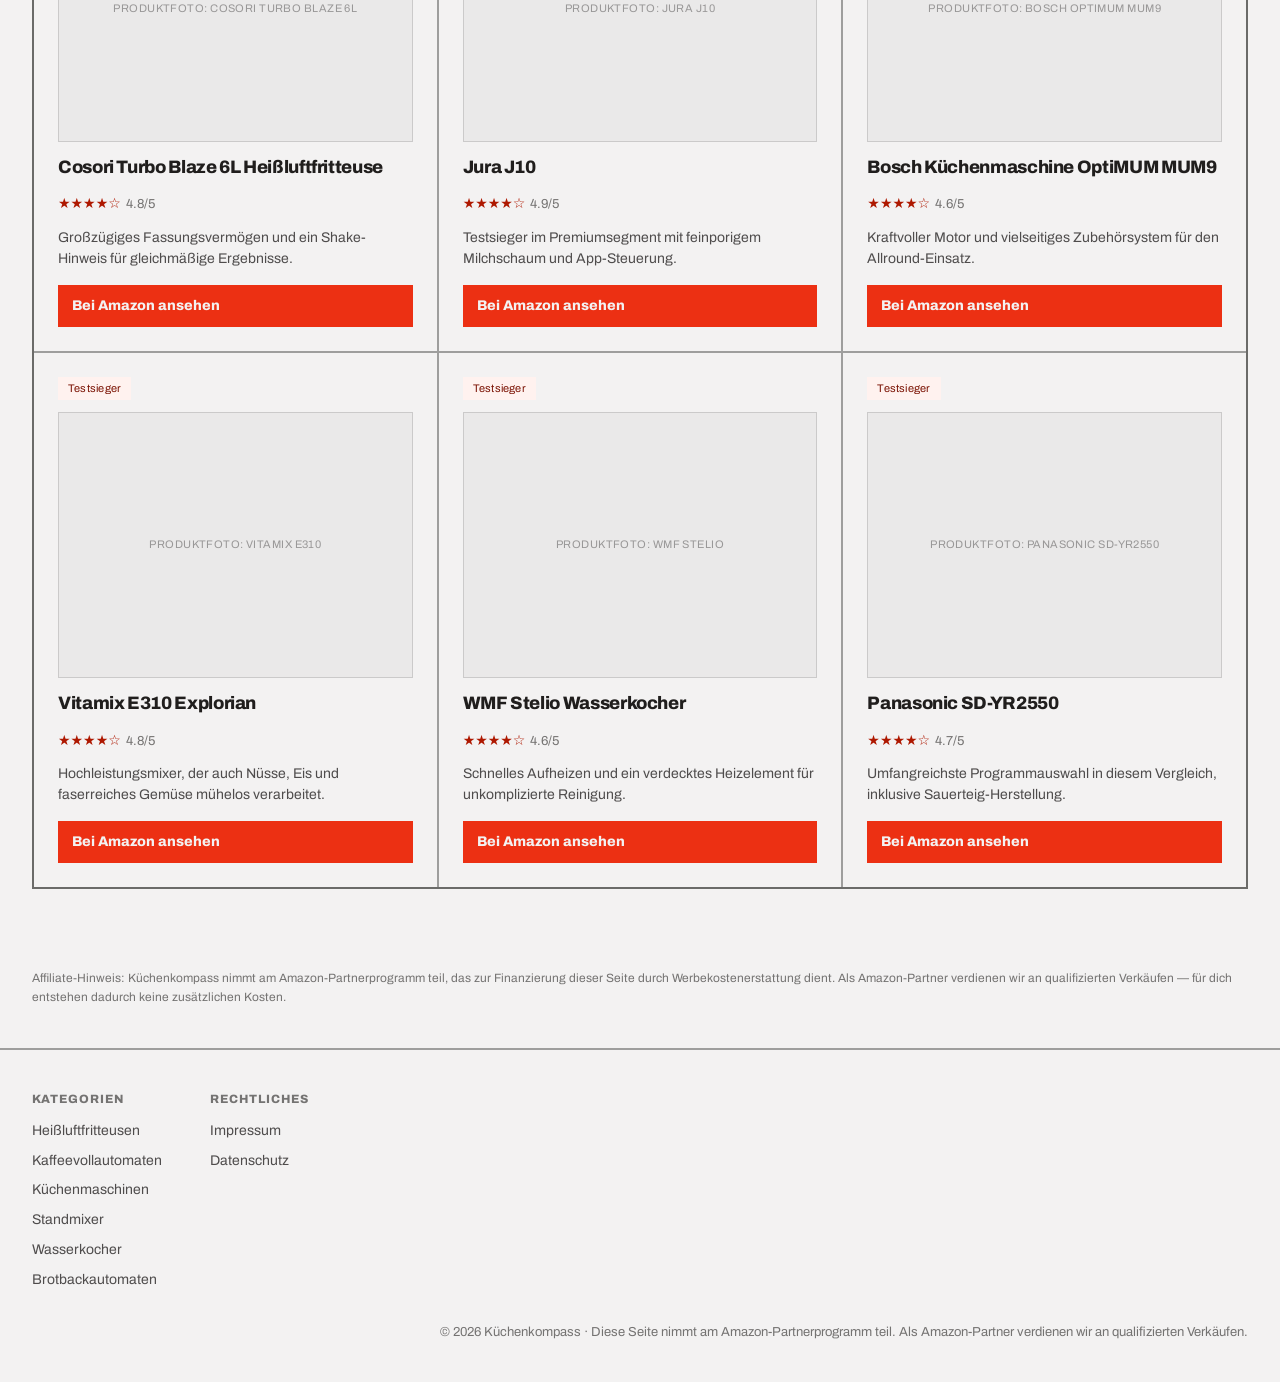
==== commit 6fa95bf2: "Add initial index.html for Küchenkompass website This HTML file includes the structure and content f" ====
--- a/index.html
+++ b/index.html
@@ -34,7 +34,7 @@
 
 <section class="hero">
   <div class="wrap">
-    <div class="eyebrow">Aktualisiert Juli 2026 · 142 Produkte verglichen</div>
+    <span class="eyebrow">Aktualisiert Juli 2026 · 142 Produkte verglichen</span>
     <h1>Küchengeräte, die sich <em>wirklich</em> lohnen.</h1>
     <p class="lead">Wir vergleichen aktuelle Testberichte, Kundenbewertungen und Datenblätter — damit du in wenigen Minuten weißt, welches Gerät zu dir passt.</p>
     <div class="hero-ctas">
@@ -42,9 +42,9 @@
       <a class="btn btn-secondary" href="#kategorien">Kategorien durchsuchen</a>
     </div>
     <div class="stat-row">
-      <div><div class="num">142</div><div class="label">Modelle verglichen</div></div>
-      <div><div class="num">6</div><div class="label">Kategorien</div></div>
-      <div><div class="num">30</div><div class="label">Top-Empfehlungen</div></div>
+      <div class="stat"><div class="num">142</div><div class="label">Modelle verglichen</div></div>
+      <div class="stat"><div class="num">6</div><div class="label">Kategorien</div></div>
+      <div class="stat"><div class="num">30</div><div class="label">Top-Empfehlungen</div></div>
     </div>
   </div>
 </section>
@@ -53,12 +53,12 @@
   <div class="wrap">
     <h2>Sechs Kategorien, null Kompromisse</h2>
     <div class="cat-grid">
-      <a class="cat-card" href="heissluftfritteusen.html"><div><div class="cname">Heißluftfritteusen</div><div class="cmeta">34 Modelle · Top 5</div></div><div class="arrow">→</div></a>
-      <a class="cat-card" href="kaffeevollautomaten.html"><div><div class="cname">Kaffeevollautomaten</div><div class="cmeta">28 Modelle · Top 5</div></div><div class="arrow">→</div></a>
-      <a class="cat-card" href="kuechenmaschinen.html"><div><div class="cname">Küchenmaschinen</div><div class="cmeta">21 Modelle · Top 5</div></div><div class="arrow">→</div></a>
-      <a class="cat-card" href="standmixer.html"><div><div class="cname">Standmixer</div><div class="cmeta">19 Modelle · Top 5</div></div><div class="arrow">→</div></a>
-      <a class="cat-card" href="wasserkocher.html"><div><div class="cname">Wasserkocher</div><div class="cmeta">26 Modelle · Top 5</div></div><div class="arrow">→</div></a>
-      <a class="cat-card" href="brotbackautomaten.html"><div><div class="cname">Brotbackautomaten</div><div class="cmeta">14 Modelle · Top 5</div></div><div class="arrow">→</div></a>
+      <a class="cat-card" href="heissluftfritteusen.html"><div class="cname">Heißluftfritteusen</div><div class="cmeta">34 Modelle · Top 5 <span class="arrow">→</span></div></a>
+      <a class="cat-card" href="kaffeevollautomaten.html"><div class="cname">Kaffeevollautomaten</div><div class="cmeta">28 Modelle · Top 5 <span class="arrow">→</span></div></a>
+      <a class="cat-card" href="kuechenmaschinen.html"><div class="cname">Küchenmaschinen</div><div class="cmeta">21 Modelle · Top 5 <span class="arrow">→</span></div></a>
+      <a class="cat-card" href="standmixer.html"><div class="cname">Standmixer</div><div class="cmeta">19 Modelle · Top 5 <span class="arrow">→</span></div></a>
+      <a class="cat-card" href="wasserkocher.html"><div class="cname">Wasserkocher</div><div class="cmeta">26 Modelle · Top 5 <span class="arrow">→</span></div></a>
+      <a class="cat-card" href="brotbackautomaten.html"><div class="cname">Brotbackautomaten</div><div class="cmeta">14 Modelle · Top 5 <span class="arrow">→</span></div></a>
     </div>
   </div>
 </section>
@@ -90,7 +90,7 @@
     <div class="product-grid" id="productGrid">
       <div class="product-card" data-cat="Heißluftfritteusen" data-rating="4.8" data-name="Cosori Turbo Blaze 6L Heißluftfritteuse">
         <span class="badge">Testsieger</span>
-        <div class="cat-tag">Heißluftfritteusen</div>
+        <div class="pshot">Produktfoto: Cosori Turbo Blaze 6L</div>
         <h3>Cosori Turbo Blaze 6L Heißluftfritteuse</h3>
         <div class="stars">★★★★☆ <span class="rating-num">4.8/5</span></div>
         <p>Großzügiges Fassungsvermögen und ein Shake-Hinweis für gleichmäßige Ergebnisse.</p>
@@ -98,7 +98,7 @@
       </div>
       <div class="product-card" data-cat="Kaffeevollautomaten" data-rating="4.9" data-name="Jura J10">
         <span class="badge">Testsieger</span>
-        <div class="cat-tag">Kaffeevollautomaten</div>
+        <div class="pshot">Produktfoto: Jura J10</div>
         <h3>Jura J10</h3>
         <div class="stars">★★★★☆ <span class="rating-num">4.9/5</span></div>
         <p>Testsieger im Premiumsegment mit feinporigem Milchschaum und App-Steuerung.</p>
@@ -106,7 +106,7 @@
       </div>
       <div class="product-card" data-cat="Küchenmaschinen" data-rating="4.6" data-name="Bosch Küchenmaschine OptiMUM MUM9">
         <span class="badge">Testsieger</span>
-        <div class="cat-tag">Küchenmaschinen</div>
+        <div class="pshot">Produktfoto: Bosch OptiMUM MUM9</div>
         <h3>Bosch Küchenmaschine OptiMUM MUM9</h3>
         <div class="stars">★★★★☆ <span class="rating-num">4.6/5</span></div>
         <p>Kraftvoller Motor und vielseitiges Zubehörsystem für den Allround-Einsatz.</p>
@@ -114,7 +114,7 @@
       </div>
       <div class="product-card" data-cat="Standmixer" data-rating="4.8" data-name="Vitamix E310 Explorian">
         <span class="badge">Testsieger</span>
-        <div class="cat-tag">Standmixer</div>
+        <div class="pshot">Produktfoto: Vitamix E310</div>
         <h3>Vitamix E310 Explorian</h3>
         <div class="stars">★★★★☆ <span class="rating-num">4.8/5</span></div>
         <p>Hochleistungsmixer, der auch Nüsse, Eis und faserreiches Gemüse mühelos verarbeitet.</p>
@@ -122,7 +122,7 @@
       </div>
       <div class="product-card" data-cat="Wasserkocher" data-rating="4.6" data-name="WMF Stelio Wasserkocher">
         <span class="badge">Testsieger</span>
-        <div class="cat-tag">Wasserkocher</div>
+        <div class="pshot">Produktfoto: WMF Stelio</div>
         <h3>WMF Stelio Wasserkocher</h3>
         <div class="stars">★★★★☆ <span class="rating-num">4.6/5</span></div>
         <p>Schnelles Aufheizen und ein verdecktes Heizelement für unkomplizierte Reinigung.</p>
@@ -130,7 +130,7 @@
       </div>
       <div class="product-card" data-cat="Brotbackautomaten" data-rating="4.7" data-name="Panasonic SD-YR2550">
         <span class="badge">Testsieger</span>
-        <div class="cat-tag">Brotbackautomaten</div>
+        <div class="pshot">Produktfoto: Panasonic SD-YR2550</div>
         <h3>Panasonic SD-YR2550</h3>
         <div class="stars">★★★★☆ <span class="rating-num">4.7/5</span></div>
         <p>Umfangreichste Programmauswahl in diesem Vergleich, inklusive Sauerteig-Herstellung.</p>
@@ -140,25 +140,23 @@
   </div>
 </section>
 
-<div class="affiliate-note wrap">
-  Affiliate-Hinweis: Küchenkompass nimmt am Amazon-Partnerprogramm teil, das zur Finanzierung dieser Seite durch Werbekostenerstattung dient. Als Amazon-Partner verdienen wir an qualifizierten Verkäufen — für dich entstehen dadurch keine zusätzlichen Kosten.
-</div>
+<p class="affiliate-note">Affiliate-Hinweis: Küchenkompass nimmt am Amazon-Partnerprogramm teil, das zur Finanzierung dieser Seite durch Werbekostenerstattung dient. Als Amazon-Partner verdienen wir an qualifizierten Verkäufen — für dich entstehen dadurch keine zusätzlichen Kosten.</p>
 
 <footer class="site">
   <div class="wrap">
     <div class="cols">
       <div>
         <h4>Kategorien</h4>
-        <a href="heissluftfritteusen.html">Heißluftfritteusen</a><br>
-        <a href="kaffeevollautomaten.html">Kaffeevollautomaten</a><br>
-        <a href="kuechenmaschinen.html">Küchenmaschinen</a><br>
-        <a href="standmixer.html">Standmixer</a><br>
-        <a href="wasserkocher.html">Wasserkocher</a><br>
+        <a href="heissluftfritteusen.html">Heißluftfritteusen</a>
+        <a href="kaffeevollautomaten.html">Kaffeevollautomaten</a>
+        <a href="kuechenmaschinen.html">Küchenmaschinen</a>
+        <a href="standmixer.html">Standmixer</a>
+        <a href="wasserkocher.html">Wasserkocher</a>
         <a href="brotbackautomaten.html">Brotbackautomaten</a>
       </div>
       <div>
         <h4>Rechtliches</h4>
-        <a href="impressum.html">Impressum</a><br>
+        <a href="impressum.html">Impressum</a>
         <a href="privacy.html">Datenschutz</a>
       </div>
     </div>
--- a/style.css
+++ b/style.css
@@ -1,226 +1,166 @@
+@import url('https://fonts.googleapis.com/css2?family=Archivo:ital,wght@0,400;0,600;0,700;0,800;1,400&display=swap');
+
 :root {
-  --bg: #ffffff;
-  --bg-soft: #fafaf9;
-  --ink: #16181c;
-  --ink-soft: #6b6f76;
-  --line: #e9e8e5;
-  --accent: #d1451f;
-  --accent-soft: #fdece5;
-  --maxw: 1160px;
+  --bg: #f3f2f2;
+  --surface: #eae9e9;
+  --ink: #201e1d;
+  --accent: #ec3013;
+  --accent-600: #dd2b0f;
+  --accent-700: #ae1800;
+  --accent-100: #fff2ef;
+  --accent-800: #7c1405;
+  --line: rgba(32,30,29,0.4);
+  --line-soft: rgba(32,30,29,0.15);
+  --maxw: 1280px;
 }
 
 * { box-sizing: border-box; }
 html { scroll-behavior: smooth; }
 body {
   margin: 0;
-  font-family: -apple-system, BlinkMacSystemFont, "Inter", "Helvetica Neue", Arial, sans-serif;
+  font-family: 'Archivo', system-ui, sans-serif;
   background: var(--bg);
   color: var(--ink);
-  line-height: 1.6;
-  -webkit-font-smoothing: antialiased;
+  line-height: 1.55;
+  font-size: 15px;
 }
 a { color: inherit; text-decoration: none; }
 img { max-width: 100%; display: block; }
 .wrap { max-width: var(--maxw); margin: 0 auto; padding: 0 32px; }
+h1, h2, h3, h4 { font-weight: 800; letter-spacing: -0.02em; margin: 0; }
 
 /* Header */
-header.site {
-  border-bottom: 1px solid var(--line);
-  position: sticky;
-  top: 0;
-  background: rgba(255,255,255,0.92);
-  backdrop-filter: blur(8px);
-  z-index: 30;
-}
-.nav {
-  display: flex;
-  align-items: center;
-  justify-content: space-between;
-  padding: 22px 0;
-  flex-wrap: wrap;
-  gap: 16px;
-}
-.logo {
-  font-weight: 800;
-  letter-spacing: -0.02em;
-  font-size: 1.15rem;
-  color: var(--ink);
-}
+header.site { border-bottom: 2px solid var(--line); }
+.nav { display: flex; align-items: center; gap: 32px; padding: 14px 0; flex-wrap: wrap; }
+.logo { font-weight: 800; font-size: 18px; margin-right: auto; }
 .logo span { display: none; }
-nav.links { display: flex; flex-wrap: wrap; gap: 28px; font-size: 0.88rem; }
-nav.links a { color: var(--ink-soft); font-weight: 500; }
-nav.links a:hover, nav.links a.active { color: var(--ink); }
+nav.links { display: flex; flex-wrap: wrap; gap: 24px; font-size: 14px; }
+nav.links a:hover, nav.links a.active { color: var(--accent); }
 
 /* Hero */
-.hero { padding: 96px 0 64px; }
+.hero { padding: 88px 0 48px; }
 .eyebrow {
-  font-size: 0.78rem;
-  letter-spacing: 0.06em;
-  color: var(--accent);
-  font-weight: 700;
-  text-transform: uppercase;
-  margin-bottom: 20px;
+  display: block; font-size: 13px; letter-spacing: 0.08em; text-transform: uppercase;
+  color: var(--accent-700); font-weight: 700; margin-bottom: 16px;
 }
-.hero h1 {
-  font-size: clamp(2.6rem, 6vw, 4.6rem);
-  font-weight: 800;
-  letter-spacing: -0.03em;
-  line-height: 1.03;
-  margin: 0 0 24px;
-  max-width: 14ch;
+.hero h1 { font-size: clamp(36px, 6vw, 68px); line-height: 1.05; letter-spacing: -0.02em; margin-bottom: 24px; max-width: 16ch; }
+.hero h1 em { font-style: italic; color: var(--accent); }
+.hero p.lead { font-size: 18px; line-height: 1.6; max-width: 58ch; color: rgba(32,30,29,0.78); margin: 0 0 32px; }
+.hero-ctas { display: flex; gap: 12px; flex-wrap: wrap; }
+.btn {
+  display: inline-flex; align-items: center; gap: 6px; cursor: pointer;
+  font-weight: 800; font-size: 14px; padding: 10px 20px; border-radius: 0;
+  border: 1px solid transparent;
 }
-.hero h1 em { color: var(--accent); font-style: normal; }
-.hero p.lead {
-  max-width: 46ch;
-  color: var(--ink-soft);
-  font-size: 1.2rem;
-  margin: 0 0 36px;
-}
-.hero-ctas { display: flex; gap: 14px; flex-wrap: wrap; }
-.btn {
-  display: inline-flex;
-  align-items: center;
-  padding: 14px 26px;
-  border-radius: 999px;
-  font-weight: 600;
-  font-size: 0.95rem;
-}
-.btn-primary { background: var(--ink); color: #fff; }
-.btn-primary:hover { background: var(--accent); }
-.btn-secondary { background: transparent; border: 1.5px solid var(--line); color: var(--ink); }
-.btn-secondary:hover { border-color: var(--ink); }
+.btn-primary { background: var(--accent); color: var(--bg); }
+.btn-primary:hover { background: var(--accent-600); }
+.btn-secondary { border-color: var(--line); color: var(--ink); }
+.btn-secondary:hover { background: rgba(32,30,29,0.07); }
 
-.stat-row { display: flex; gap: 56px; margin-top: 64px; flex-wrap: wrap; }
-.stat-row .num { font-size: 2.2rem; font-weight: 800; letter-spacing: -0.02em; }
-.stat-row .label { font-size: 0.82rem; color: var(--ink-soft); margin-top: 2px; }
+.stat-row { display: flex; gap: 40px; flex-wrap: wrap; padding: 40px 0; border-top: 2px solid var(--line); border-bottom: 2px solid var(--line); margin-top: 40px; }
+.stat-row .stat {}
+.stat-row .num { font-weight: 800; font-size: 40px; color: var(--accent); }
+.stat-row .label { font-size: 12px; letter-spacing: 0.08em; text-transform: uppercase; color: rgba(32,30,29,0.7); margin-top: 6px; }
 
 /* Sections */
-section { padding: 72px 0; }
-section h2 {
-  font-size: 1.9rem;
-  font-weight: 800;
-  letter-spacing: -0.02em;
-  margin: 0 0 36px;
-  max-width: 24ch;
+section { padding: 48px 0; }
+section h2 { font-size: 28px; margin-bottom: 28px; }
+
+/* Filters */
+.filters { display: flex; gap: 24px; flex-wrap: wrap; border-bottom: 2px solid var(--line); padding-bottom: 16px; margin-bottom: 32px; }
+.chip { background: none; border: none; cursor: pointer; font-family: inherit; font-size: 14px; color: rgba(32,30,29,0.7); padding: 0; }
+.chip:hover { color: var(--accent-700); }
+.chip.active { font-weight: 700; color: var(--accent); }
+
+.sort-row { display: flex; align-items: center; gap: 10px; margin-bottom: 28px; font-size: 13px; color: rgba(32,30,29,0.7); }
+.sort-row select {
+  background: var(--surface); border: 1px solid var(--line); color: var(--ink);
+  font-family: inherit; font-size: 14px; padding: 7px 10px; border-radius: 0;
 }
 
-/* Filter chips (interactive) */
-.filters { display: flex; flex-wrap: wrap; gap: 10px; margin-bottom: 32px; }
-.chip {
-  padding: 9px 18px;
-  border-radius: 999px;
-  border: 1.5px solid var(--line);
-  font-size: 0.85rem;
-  font-weight: 600;
-  color: var(--ink-soft);
-  cursor: pointer;
-  background: #fff;
-  transition: all .15s;
+/* Category grid */
+.cat-grid { display: grid; grid-template-columns: repeat(3, 1fr); gap: 0; border-top: 2px solid var(--line); border-left: 2px solid var(--line); }
+.cat-card { background: var(--bg); padding: 28px; border-right: 2px solid var(--line); border-bottom: 2px solid var(--line); display: block; }
+.cat-card:hover { background: rgba(236,48,19,0.06); }
+.cat-card .cname { font-size: 19px; font-weight: 800; margin-bottom: 6px; }
+.cat-card .cmeta { font-size: 14px; color: rgba(32,30,29,0.7); }
+.cat-card .arrow { display: inline-block; color: var(--accent); transition: transform .15s; }
+.cat-card:hover .arrow { transform: translateX(4px); }
+
+/* Product grid */
+.product-grid { display: grid; grid-template-columns: repeat(3, 1fr); gap: 2px; background: var(--line); border: 2px solid var(--line); }
+.product-card { background: var(--bg); padding: 24px; display: flex; flex-direction: column; gap: 12px; }
+.badge {
+  display: inline-flex; align-items: center; font-size: 11px; letter-spacing: 0.02em;
+  padding: 3px 10px; background: var(--accent-100); color: var(--accent-800); width: fit-content;
 }
-.chip:hover { border-color: var(--ink); color: var(--ink); }
-.chip.active { background: var(--ink); border-color: var(--ink); color: #fff; }
+.badge.alt { background: var(--surface); color: rgba(32,30,29,0.7); }
+.product-card .cat-tag { display: none; }
+.product-card h3 { font-size: 18px; }
+.stars { color: var(--accent-700); font-size: 14px; }
+.rating-num { color: rgba(32,30,29,0.6); font-size: 13px; margin-left: 2px; }
+.product-card p { font-size: 14px; line-height: 1.5; color: rgba(32,30,29,0.78); margin: 0; flex: 1; }
+.amazon-link {
+  display: flex; width: 100%; justify-content: flex-start; align-items: center;
+  background: var(--accent); color: var(--bg); padding: 10px 14px;
+  font-weight: 800; font-size: 14px; border-radius: 0; margin-top: 4px;
+}
+.amazon-link:hover { background: var(--accent-600); }
 
-.sort-row { display: flex; align-items: center; gap: 10px; margin-bottom: 28px; font-size: 0.85rem; color: var(--ink-soft); }
-.sort-row select {
-  border: 1.5px solid var(--line);
-  border-radius: 8px;
-  padding: 7px 12px;
-  font-size: 0.85rem;
-  font-family: inherit;
-  color: var(--ink);
-  background: #fff;
+/* Pro/con — quiet inline list */
+.pro-con { display: block; margin: 0; font-size: 13px; color: rgba(32,30,29,0.78); }
+.pro-con div { display: block; margin-bottom: 3px; }
+.pro-con h4 { display: inline; font-size: 13px; font-weight: 800; color: var(--ink); }
+.pro-con h4::after { content: ": "; }
+.pro-con .pro::before { content: "+ "; color: var(--accent); font-weight: 800; }
+.pro-con .con::before { content: "– "; color: rgba(32,30,29,0.55); font-weight: 800; }
+
+/* Comparison table */
+.table-wrap { overflow-x: auto; margin: 24px 0 40px; border-top: 2px solid var(--line); }
+table.compare { width: 100%; border-collapse: collapse; font-size: 14px; }
+table.compare th {
+  text-align: left; font-size: 11px; letter-spacing: 0.08em; text-transform: uppercase;
+  color: rgba(32,30,29,0.6); padding: 10px 12px; border-bottom: 2px solid var(--line);
+}
+table.compare td { padding: 12px; border-bottom: 1px solid var(--line-soft); }
+
+.faq { max-width: 720px; }
+.faq-item { border-bottom: 1px solid var(--line-soft); padding: 20px 0; }
+.faq-item h3 { font-size: 17px; margin-bottom: 8px; }
+.faq-item p { color: rgba(32,30,29,0.78); font-size: 14px; margin: 0; }
+
+.guide-block { max-width: 720px; }
+.guide-block h2 { text-align: left; }
+.guide-block p { color: rgba(32,30,29,0.78); font-size: 16px; line-height: 1.6; }
+
+.breadcrumb { font-size: 13px; color: rgba(32,30,29,0.6); margin-bottom: 20px; }
+.breadcrumb a { color: var(--accent); font-weight: 700; }
+
+.affiliate-note {
+  font-size: 12px; line-height: 1.6; color: rgba(32,30,29,0.6);
+  max-width: var(--maxw); margin: 32px auto 40px; padding: 0 32px;
 }
 
-.cat-grid { display: grid; grid-template-columns: repeat(auto-fit, minmax(230px, 1fr)); gap: 1px; background: var(--line); border: 1px solid var(--line); border-radius: 16px; overflow: hidden; }
-.cat-card { background: #fff; padding: 28px 24px; display: flex; justify-content: space-between; align-items: center; transition: background .15s; }
-.cat-card:hover { background: var(--bg-soft); }
-.cat-card .cname { font-weight: 700; font-size: 1.05rem; margin-bottom: 4px; }
-.cat-card .cmeta { font-size: 0.82rem; color: var(--ink-soft); }
-.cat-card .arrow { font-size: 1.3rem; color: var(--accent); transition: transform .15s; }
-.cat-card:hover .arrow { transform: translateX(4px); }
+footer.site { border-top: 2px solid var(--line); padding: 40px 0; }
+footer.site .cols { display: flex; gap: 48px; flex-wrap: wrap; margin-bottom: 24px; }
+footer.site h4 { font-size: 12px; letter-spacing: 0.08em; text-transform: uppercase; margin-bottom: 12px; color: rgba(32,30,29,0.6); }
+footer.site a { display: block; font-size: 14px; margin-bottom: 8px; color: rgba(32,30,29,0.78); }
+footer.site a:hover { color: var(--accent); }
+footer.site .bottom { font-size: 13px; color: rgba(32,30,29,0.6); text-align: right; }
 
-.product-grid { display: grid; grid-template-columns: repeat(auto-fit, minmax(280px, 1fr)); gap: 24px; }
-.product-card {
-  border: 1px solid var(--line);
-  border-radius: 16px;
-  padding: 28px;
-  transition: box-shadow .15s, transform .15s;
-}
-.product-card:hover { box-shadow: 0 12px 32px rgba(0,0,0,0.06); transform: translateY(-2px); }
-.badge {
-  display: inline-block;
-  font-size: 0.7rem;
-  font-weight: 700;
-  letter-spacing: 0.03em;
-  text-transform: uppercase;
-  color: var(--accent);
-  margin-bottom: 14px;
-}
-.badge.alt { color: var(--ink-soft); }
-.product-card .cat-tag { font-size: 0.72rem; color: var(--ink-soft); text-transform: uppercase; letter-spacing: 0.04em; margin-bottom: 6px; }
-.product-card h3 { margin: 0 0 8px; font-size: 1.2rem; font-weight: 700; letter-spacing: -0.01em; }
-.stars { color: var(--accent); font-size: 0.9rem; }
-.rating-num { color: var(--ink-soft); font-size: 0.85rem; margin-left: 4px; }
-.product-card p { font-size: 0.94rem; color: var(--ink-soft); margin: 14px 0 18px; }
-
-/* Pro/con: collapsed into quiet inline text, no boxes */
-.pro-con { display: block; margin: 14px 0; font-size: 0.86rem; color: var(--ink-soft); }
-.pro-con div { display: inline; }
-.pro-con h4 { display: inline; font-size: 0.86rem; font-weight: 700; color: var(--ink); }
-.pro-con h4::after { content: " "; }
-.pro-con .pro::before { content: "+ "; color: var(--accent); font-weight: 700; }
-.pro-con .con::before { content: "− "; color: var(--ink-soft); font-weight: 700; }
-.pro-con .pro { display: block; margin-bottom: 4px; }
-.pro-con .con { display: block; }
-
-.amazon-link {
-  display: inline-flex;
-  align-items: center;
-  background: var(--ink);
-  color: #fff;
-  padding: 11px 20px;
-  border-radius: 999px;
-  font-size: 0.85rem;
-  font-weight: 600;
-}
-.amazon-link:hover { background: var(--accent); }
-
-/* Comparison table */
-.table-wrap { overflow-x: auto; margin: 28px 0 48px; border: 1px solid var(--line); border-radius: 16px; }
-table.compare { width: 100%; border-collapse: collapse; font-size: 0.9rem; }
-table.compare th, table.compare td { padding: 16px 18px; border-bottom: 1px solid var(--line); text-align: left; }
-table.compare th { font-size: 0.72rem; text-transform: uppercase; letter-spacing: 0.05em; color: var(--ink-soft); font-weight: 700; background: var(--bg-soft); }
-table.compare tr:last-child td { border-bottom: none; }
-
-.faq { max-width: 720px; }
-.faq-item { border-bottom: 1px solid var(--line); padding: 22px 0; }
-.faq-item h3 { font-size: 1.05rem; margin: 0 0 8px; font-weight: 700; }
-.faq-item p { color: var(--ink-soft); font-size: 0.94rem; margin: 0; }
-
-.guide-block { max-width: 720px; }
-.guide-block p { color: var(--ink-soft); font-size: 1.02rem; }
-
-.breadcrumb { font-size: 0.82rem; color: var(--ink-soft); margin-bottom: 24px; }
-.breadcrumb a { color: var(--ink); font-weight: 600; }
-
-.affiliate-note {
-  background: var(--bg-soft);
-  border-radius: 12px;
-  padding: 20px 24px;
-  font-size: 0.85rem;
-  color: var(--ink-soft);
-  max-width: var(--maxw);
-  margin: 0 auto 48px;
+/* Placeholder product image (grayscale editorial box) */
+.pshot {
+  aspect-ratio: 4/3; background: var(--surface); border: 1px solid var(--line-soft);
+  display: flex; align-items: center; justify-content: center;
+  font-size: 11px; letter-spacing: 0.04em; text-transform: uppercase; color: rgba(32,30,29,0.4);
+  text-align: center; padding: 8px;
 }
 
-footer.site { border-top: 1px solid var(--line); padding: 56px 0 32px; margin-top: 40px; font-size: 0.88rem; }
-footer.site .cols { display: flex; flex-wrap: wrap; gap: 48px; justify-content: space-between; margin-bottom: 32px; }
-footer.site h4 { font-size: 0.75rem; text-transform: uppercase; letter-spacing: 0.05em; color: var(--ink-soft); margin-bottom: 14px; }
-footer.site a { color: var(--ink-soft); }
-footer.site a:hover { color: var(--ink); }
-footer.site .bottom { border-top: 1px solid var(--line); padding-top: 20px; font-size: 0.78rem; color: var(--ink-soft); }
-
+@media (max-width: 900px) {
+  .cat-grid, .product-grid { grid-template-columns: repeat(2, 1fr); }
+}
 @media (max-width: 640px) {
   .nav { flex-direction: column; align-items: flex-start; }
-  .hero { padding: 56px 0 40px; }
+  .cat-grid, .product-grid { grid-template-columns: 1fr; }
+  footer.site .bottom { text-align: left; }
 }
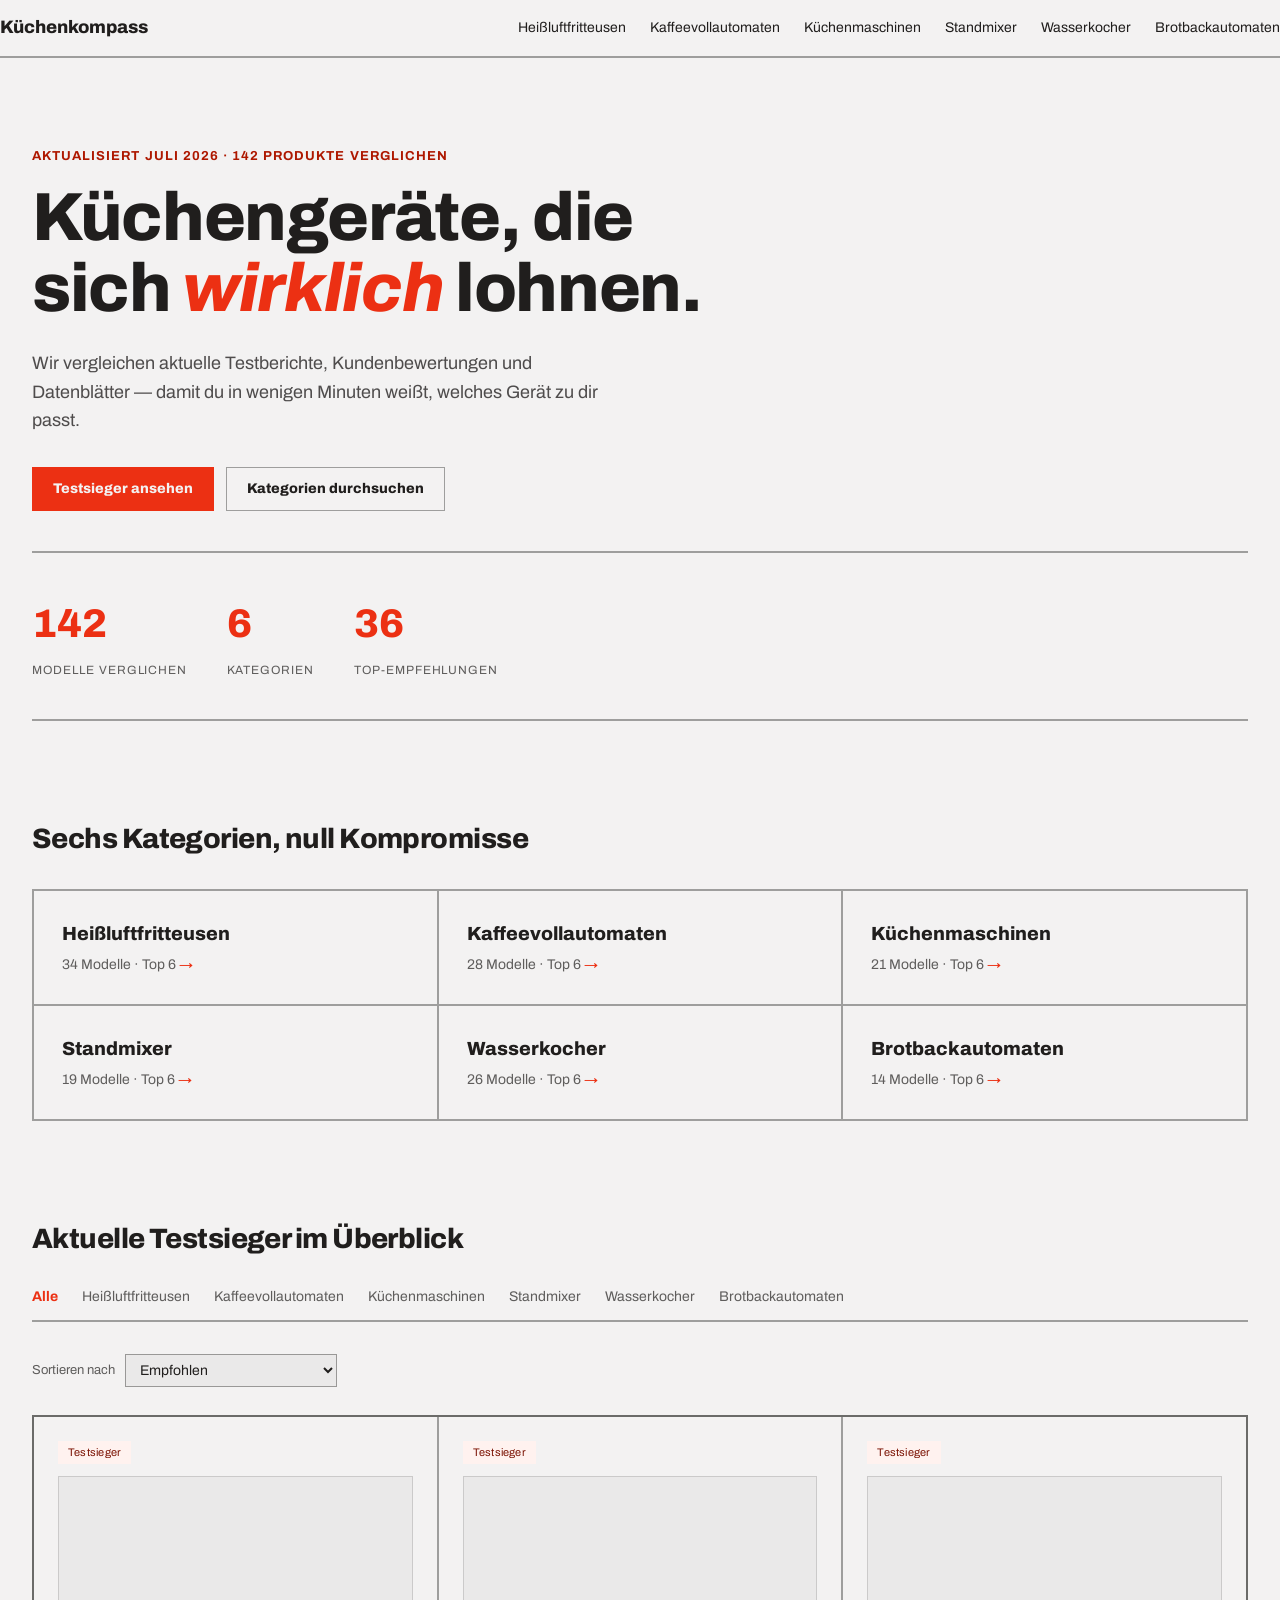
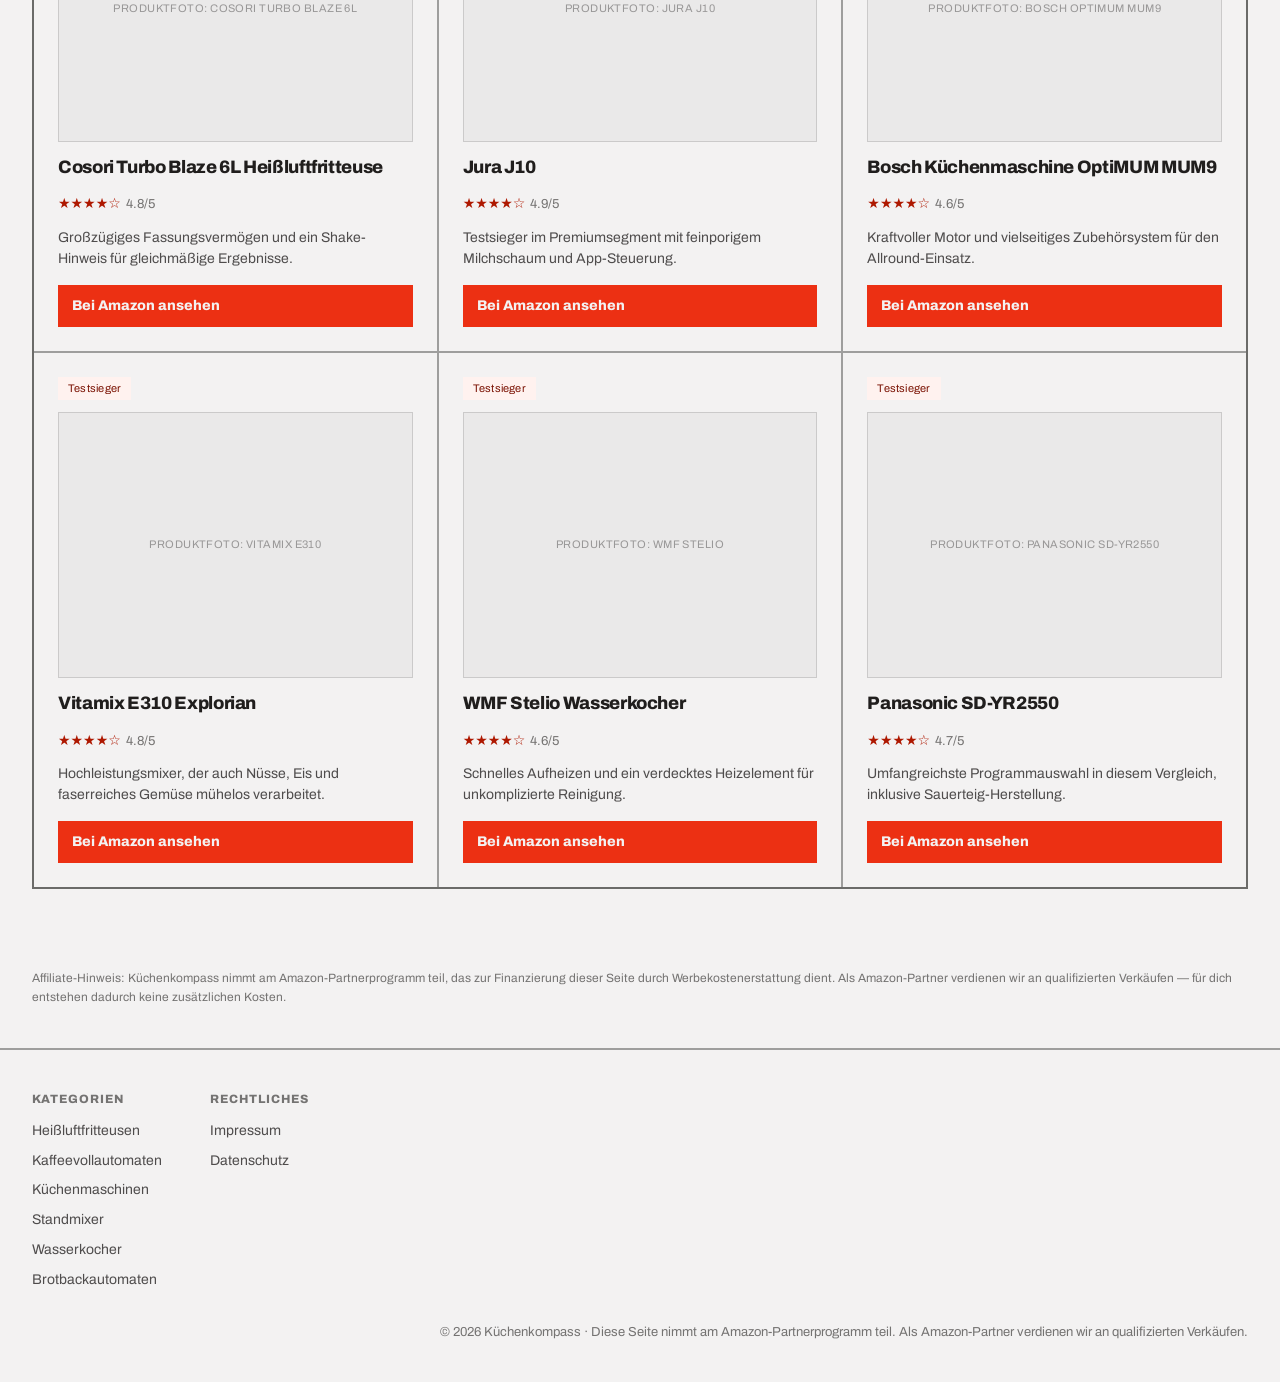
==== commit 2eefe265: "Add initial HTML structure for Küchenkompass" ====
--- a/index.html
+++ b/index.html
@@ -44,7 +44,7 @@
     <div class="stat-row">
       <div class="stat"><div class="num">142</div><div class="label">Modelle verglichen</div></div>
       <div class="stat"><div class="num">6</div><div class="label">Kategorien</div></div>
-      <div class="stat"><div class="num">30</div><div class="label">Top-Empfehlungen</div></div>
+      <div class="stat"><div class="num">36</div><div class="label">Top-Empfehlungen</div></div>
     </div>
   </div>
 </section>
@@ -53,12 +53,12 @@
   <div class="wrap">
     <h2>Sechs Kategorien, null Kompromisse</h2>
     <div class="cat-grid">
-      <a class="cat-card" href="heissluftfritteusen.html"><div class="cname">Heißluftfritteusen</div><div class="cmeta">34 Modelle · Top 5 <span class="arrow">→</span></div></a>
-      <a class="cat-card" href="kaffeevollautomaten.html"><div class="cname">Kaffeevollautomaten</div><div class="cmeta">28 Modelle · Top 5 <span class="arrow">→</span></div></a>
-      <a class="cat-card" href="kuechenmaschinen.html"><div class="cname">Küchenmaschinen</div><div class="cmeta">21 Modelle · Top 5 <span class="arrow">→</span></div></a>
-      <a class="cat-card" href="standmixer.html"><div class="cname">Standmixer</div><div class="cmeta">19 Modelle · Top 5 <span class="arrow">→</span></div></a>
-      <a class="cat-card" href="wasserkocher.html"><div class="cname">Wasserkocher</div><div class="cmeta">26 Modelle · Top 5 <span class="arrow">→</span></div></a>
-      <a class="cat-card" href="brotbackautomaten.html"><div class="cname">Brotbackautomaten</div><div class="cmeta">14 Modelle · Top 5 <span class="arrow">→</span></div></a>
+      <a class="cat-card" href="heissluftfritteusen.html"><div class="cname">Heißluftfritteusen</div><div class="cmeta">34 Modelle · Top 6 <span class="arrow">→</span></div></a>
+      <a class="cat-card" href="kaffeevollautomaten.html"><div class="cname">Kaffeevollautomaten</div><div class="cmeta">28 Modelle · Top 6 <span class="arrow">→</span></div></a>
+      <a class="cat-card" href="kuechenmaschinen.html"><div class="cname">Küchenmaschinen</div><div class="cmeta">21 Modelle · Top 6 <span class="arrow">→</span></div></a>
+      <a class="cat-card" href="standmixer.html"><div class="cname">Standmixer</div><div class="cmeta">19 Modelle · Top 6 <span class="arrow">→</span></div></a>
+      <a class="cat-card" href="wasserkocher.html"><div class="cname">Wasserkocher</div><div class="cmeta">26 Modelle · Top 6 <span class="arrow">→</span></div></a>
+      <a class="cat-card" href="brotbackautomaten.html"><div class="cname">Brotbackautomaten</div><div class="cmeta">14 Modelle · Top 6 <span class="arrow">→</span></div></a>
     </div>
   </div>
 </section>
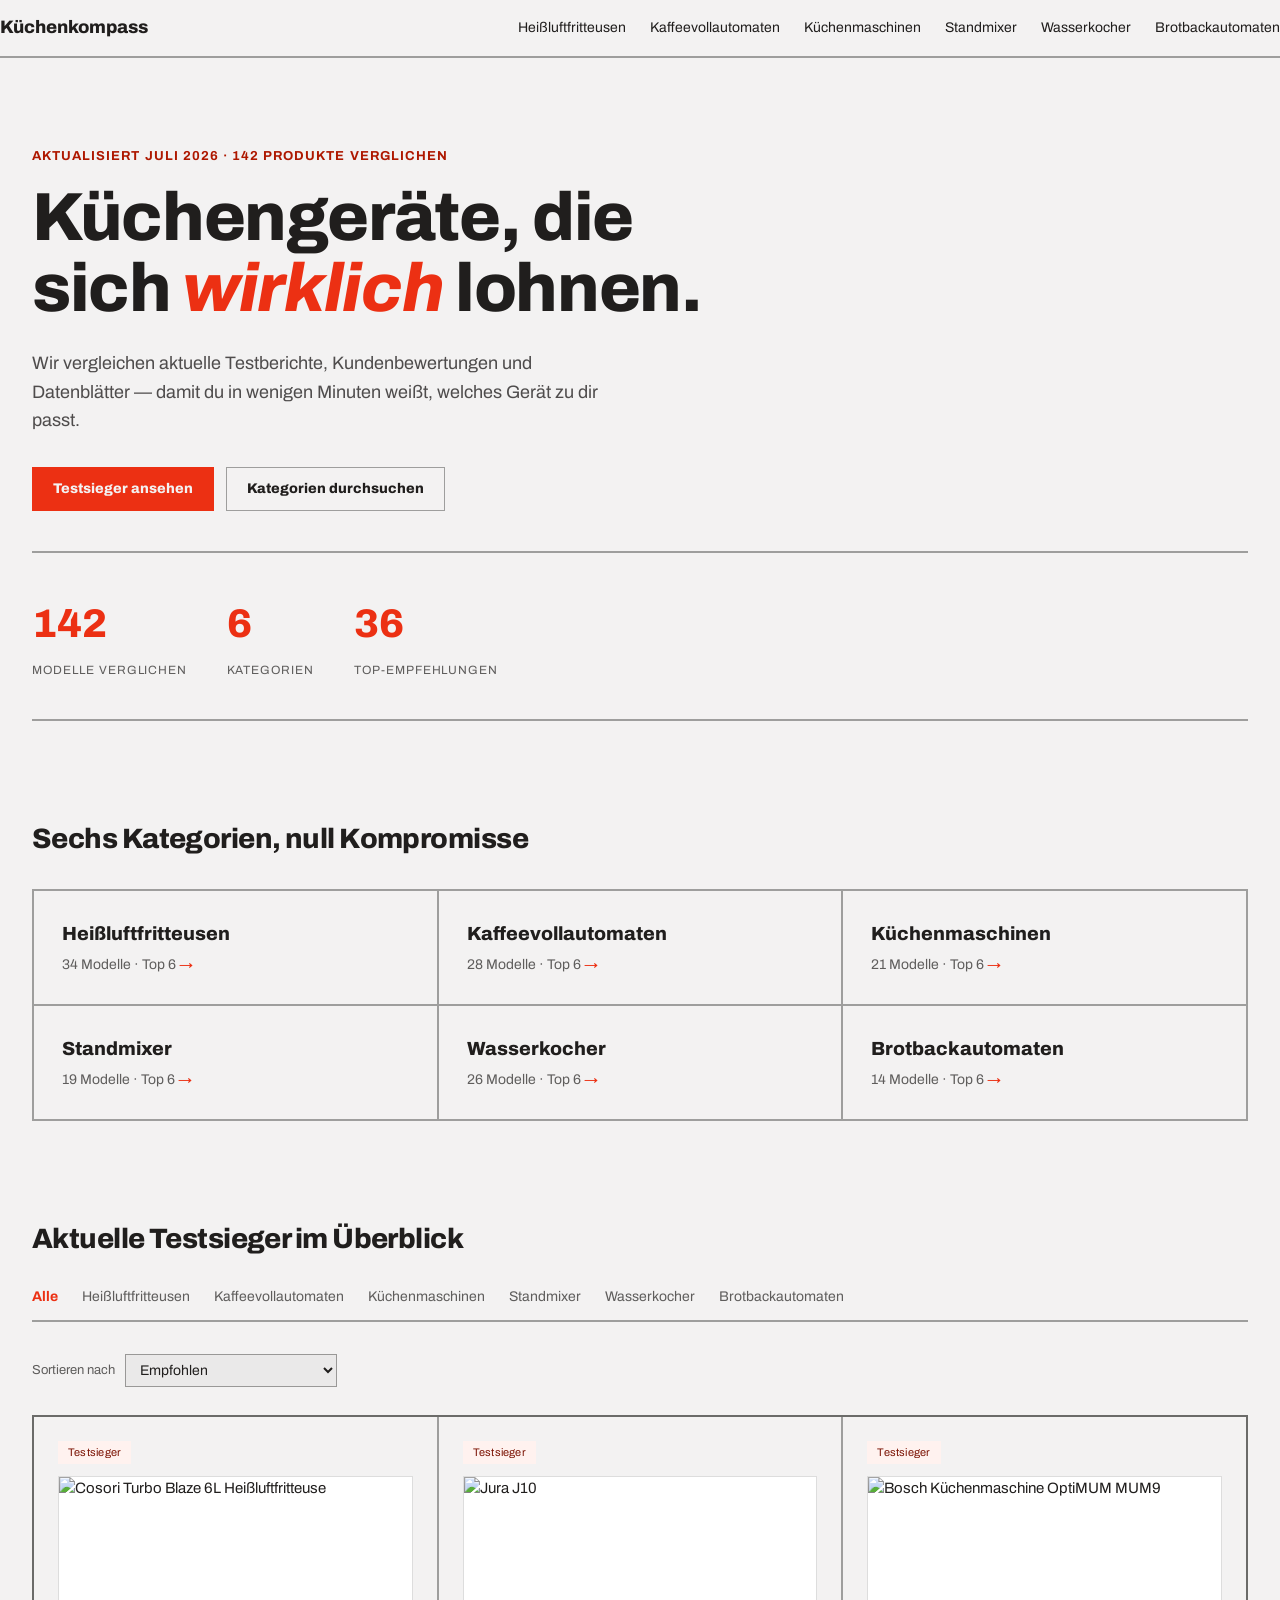
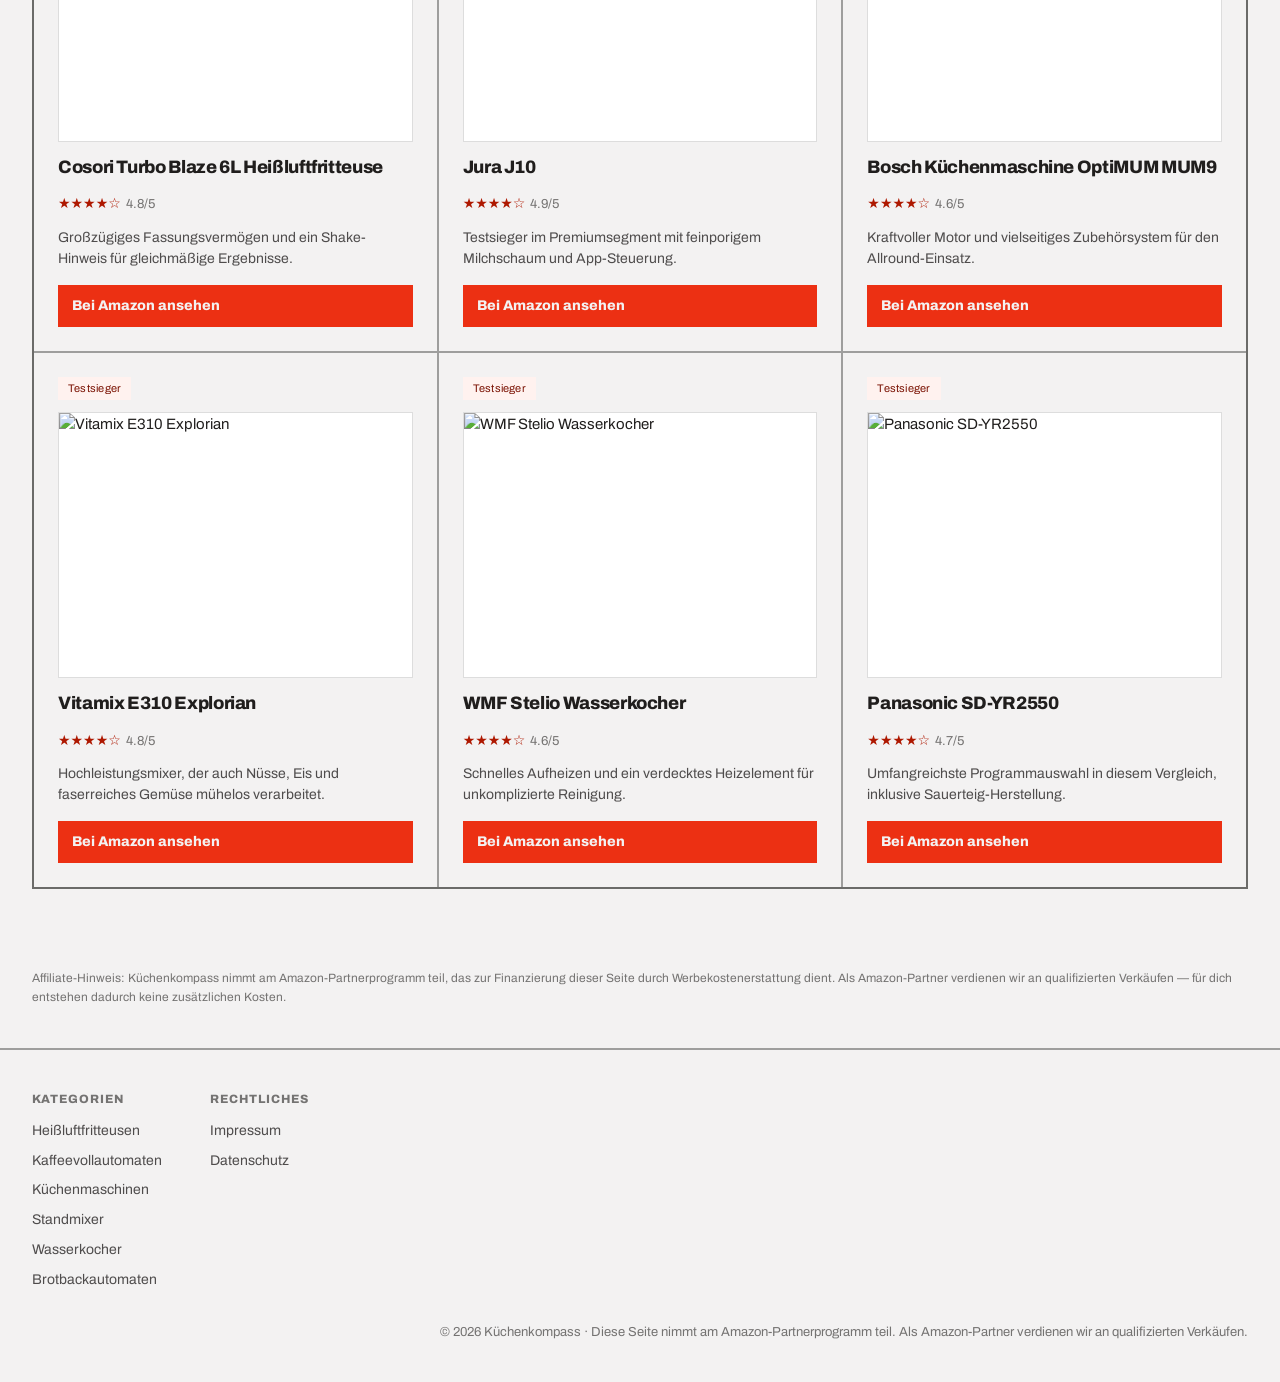
==== commit 0e4bb828: "Add initial index.html for Küchenkompass website This file contains the complete HTML structure for " ====
--- a/index.html
+++ b/index.html
@@ -90,51 +90,51 @@
     <div class="product-grid" id="productGrid">
       <div class="product-card" data-cat="Heißluftfritteusen" data-rating="4.8" data-name="Cosori Turbo Blaze 6L Heißluftfritteuse">
         <span class="badge">Testsieger</span>
-        <div class="pshot">Produktfoto: Cosori Turbo Blaze 6L</div>
+        <img src="https://m.media-amazon.com/images/I/51XYyytxIQL._AC_SL500_.jpg" alt="Cosori Turbo Blaze 6L Heißluftfritteuse" loading="lazy" style="width:100%;aspect-ratio:4/3;object-fit:contain;background:#fff;border:1px solid var(--line-soft);">
         <h3>Cosori Turbo Blaze 6L Heißluftfritteuse</h3>
         <div class="stars">★★★★☆ <span class="rating-num">4.8/5</span></div>
         <p>Großzügiges Fassungsvermögen und ein Shake-Hinweis für gleichmäßige Ergebnisse.</p>
-        <a class="amazon-link" href="https://www.amazon.de/s?k=Cosori+Turbo+Blaze+6L+Heißluftfritteuse&tag=klarblickhome-21" target="_blank" rel="sponsored nofollow">Bei Amazon ansehen</a>
+        <a class="amazon-link" href="https://www.amazon.de/dp/B0DWSLJ7HQ?tag=klarblickhome-21" target="_blank" rel="sponsored nofollow">Bei Amazon ansehen</a>
       </div>
       <div class="product-card" data-cat="Kaffeevollautomaten" data-rating="4.9" data-name="Jura J10">
         <span class="badge">Testsieger</span>
-        <div class="pshot">Produktfoto: Jura J10</div>
+        <img src="https://m.media-amazon.com/images/I/61b3F8vua8L._AC_SL500_.jpg" alt="Jura J10" loading="lazy" style="width:100%;aspect-ratio:4/3;object-fit:contain;background:#fff;border:1px solid var(--line-soft);">
         <h3>Jura J10</h3>
         <div class="stars">★★★★☆ <span class="rating-num">4.9/5</span></div>
         <p>Testsieger im Premiumsegment mit feinporigem Milchschaum und App-Steuerung.</p>
-        <a class="amazon-link" href="https://www.amazon.de/s?k=Jura+J10&tag=klarblickhome-21" target="_blank" rel="sponsored nofollow">Bei Amazon ansehen</a>
+        <a class="amazon-link" href="https://www.amazon.de/dp/B00400OMU0?tag=klarblickhome-21" target="_blank" rel="sponsored nofollow">Bei Amazon ansehen</a>
       </div>
       <div class="product-card" data-cat="Küchenmaschinen" data-rating="4.6" data-name="Bosch Küchenmaschine OptiMUM MUM9">
         <span class="badge">Testsieger</span>
-        <div class="pshot">Produktfoto: Bosch OptiMUM MUM9</div>
+        <img src="https://m.media-amazon.com/images/I/71lcI8CqieL._AC_SL500_.jpg" alt="Bosch Küchenmaschine OptiMUM MUM9" loading="lazy" style="width:100%;aspect-ratio:4/3;object-fit:contain;background:#fff;border:1px solid var(--line-soft);">
         <h3>Bosch Küchenmaschine OptiMUM MUM9</h3>
         <div class="stars">★★★★☆ <span class="rating-num">4.6/5</span></div>
         <p>Kraftvoller Motor und vielseitiges Zubehörsystem für den Allround-Einsatz.</p>
-        <a class="amazon-link" href="https://www.amazon.de/s?k=Bosch+Küchenmaschine+OptiMUM+MUM9&tag=klarblickhome-21" target="_blank" rel="sponsored nofollow">Bei Amazon ansehen</a>
+        <a class="amazon-link" href="https://www.amazon.de/dp/B0GPDKQQ2X?tag=klarblickhome-21" target="_blank" rel="sponsored nofollow">Bei Amazon ansehen</a>
       </div>
       <div class="product-card" data-cat="Standmixer" data-rating="4.8" data-name="Vitamix E310 Explorian">
         <span class="badge">Testsieger</span>
-        <div class="pshot">Produktfoto: Vitamix E310</div>
+        <img src="https://m.media-amazon.com/images/I/61VmJNKPXUL._AC_SL500_.jpg" alt="Vitamix E310 Explorian" loading="lazy" style="width:100%;aspect-ratio:4/3;object-fit:contain;background:#fff;border:1px solid var(--line-soft);">
         <h3>Vitamix E310 Explorian</h3>
         <div class="stars">★★★★☆ <span class="rating-num">4.8/5</span></div>
         <p>Hochleistungsmixer, der auch Nüsse, Eis und faserreiches Gemüse mühelos verarbeitet.</p>
-        <a class="amazon-link" href="https://www.amazon.de/s?k=Vitamix+E310+Explorian&tag=klarblickhome-21" target="_blank" rel="sponsored nofollow">Bei Amazon ansehen</a>
+        <a class="amazon-link" href="https://www.amazon.de/dp/B0FT44M4BR?tag=klarblickhome-21" target="_blank" rel="sponsored nofollow">Bei Amazon ansehen</a>
       </div>
       <div class="product-card" data-cat="Wasserkocher" data-rating="4.6" data-name="WMF Stelio Wasserkocher">
         <span class="badge">Testsieger</span>
-        <div class="pshot">Produktfoto: WMF Stelio</div>
+        <img src="https://m.media-amazon.com/images/I/51gGiDb05cL._AC_SL500_.jpg" alt="WMF Stelio Wasserkocher" loading="lazy" style="width:100%;aspect-ratio:4/3;object-fit:contain;background:#fff;border:1px solid var(--line-soft);">
         <h3>WMF Stelio Wasserkocher</h3>
         <div class="stars">★★★★☆ <span class="rating-num">4.6/5</span></div>
         <p>Schnelles Aufheizen und ein verdecktes Heizelement für unkomplizierte Reinigung.</p>
-        <a class="amazon-link" href="https://www.amazon.de/s?k=WMF+Stelio+Wasserkocher&tag=klarblickhome-21" target="_blank" rel="sponsored nofollow">Bei Amazon ansehen</a>
+        <a class="amazon-link" href="https://www.amazon.de/dp/B07H3CRRP6?tag=klarblickhome-21" target="_blank" rel="sponsored nofollow">Bei Amazon ansehen</a>
       </div>
       <div class="product-card" data-cat="Brotbackautomaten" data-rating="4.7" data-name="Panasonic SD-YR2550">
         <span class="badge">Testsieger</span>
-        <div class="pshot">Produktfoto: Panasonic SD-YR2550</div>
+        <img src="https://m.media-amazon.com/images/I/71wv4EjIo-L._AC_SL500_.jpg" alt="Panasonic SD-YR2550" loading="lazy" style="width:100%;aspect-ratio:4/3;object-fit:contain;background:#fff;border:1px solid var(--line-soft);">
         <h3>Panasonic SD-YR2550</h3>
         <div class="stars">★★★★☆ <span class="rating-num">4.7/5</span></div>
         <p>Umfangreichste Programmauswahl in diesem Vergleich, inklusive Sauerteig-Herstellung.</p>
-        <a class="amazon-link" href="https://www.amazon.de/s?k=Panasonic+SD-YR2550&tag=klarblickhome-21" target="_blank" rel="sponsored nofollow">Bei Amazon ansehen</a>
+        <a class="amazon-link" href="https://www.amazon.de/dp/B0921SL9SV?tag=klarblickhome-21" target="_blank" rel="sponsored nofollow">Bei Amazon ansehen</a>
       </div>
     </div>
   </div>
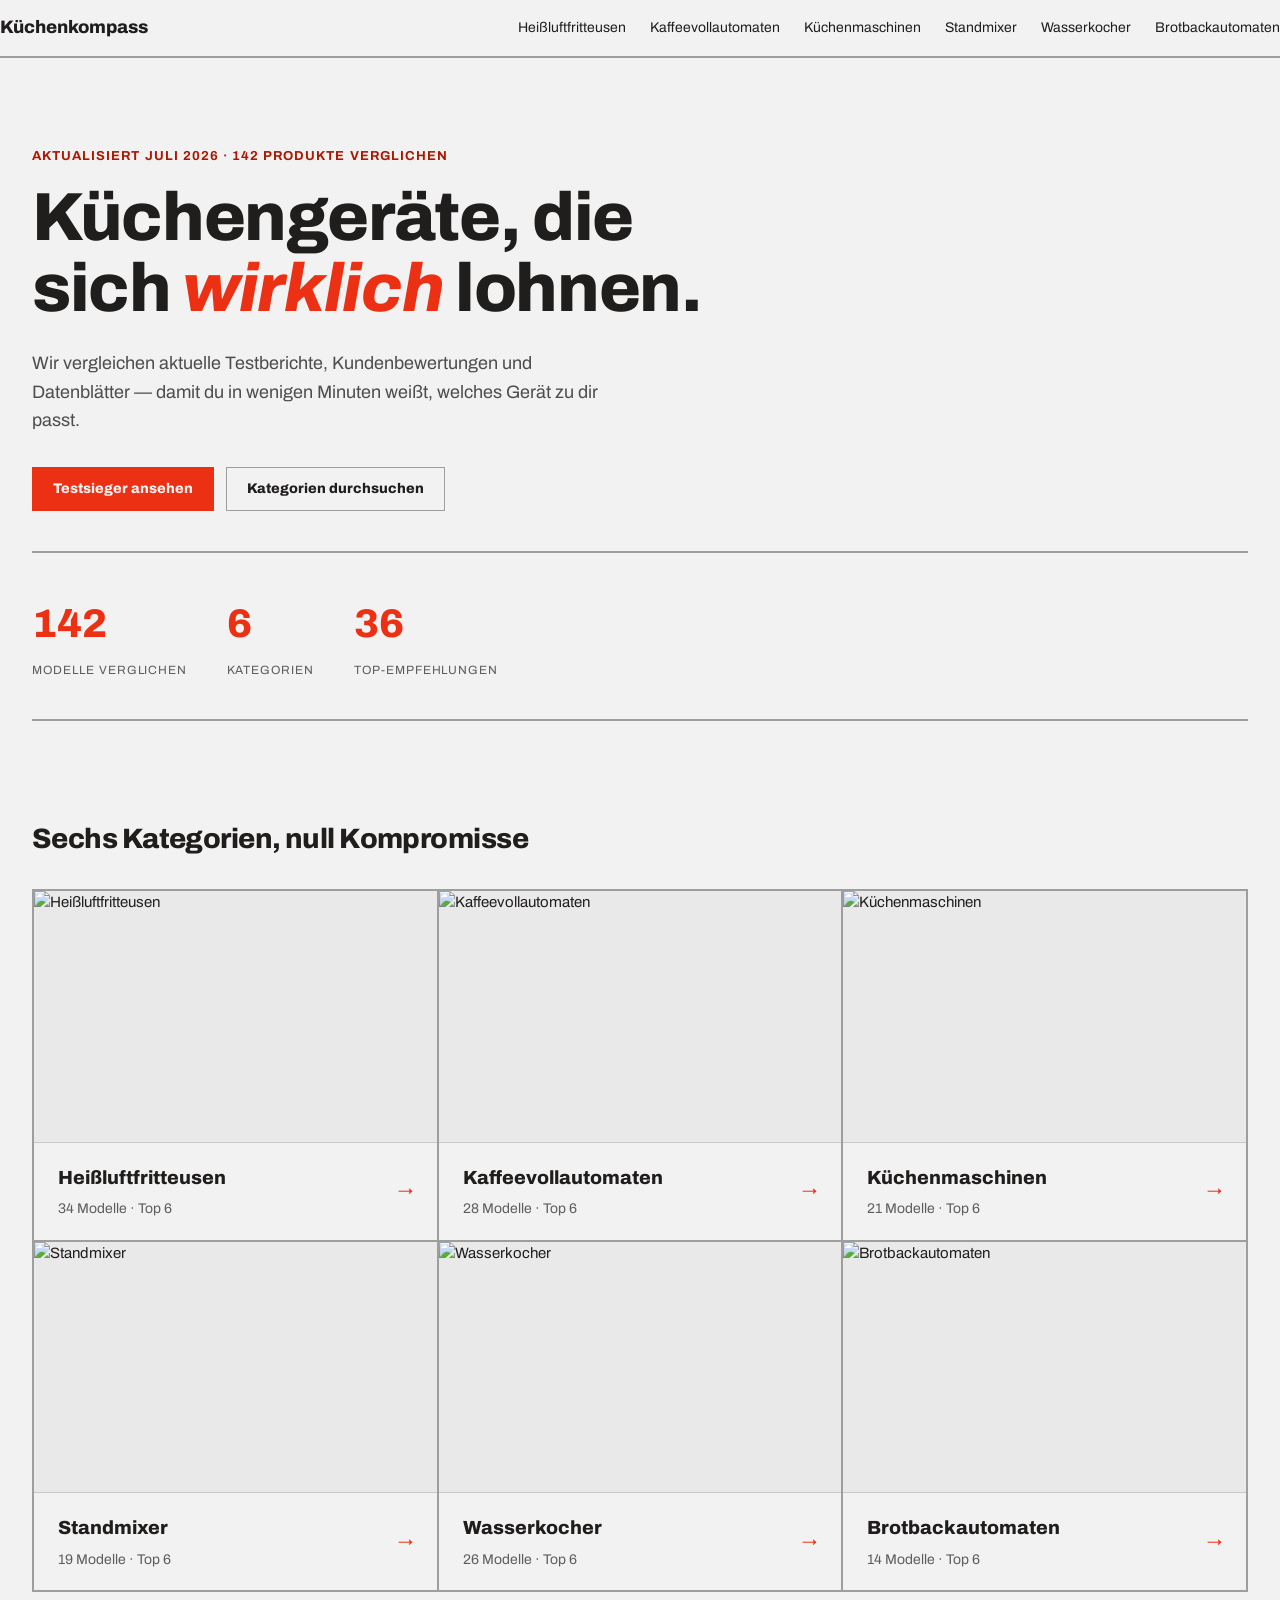
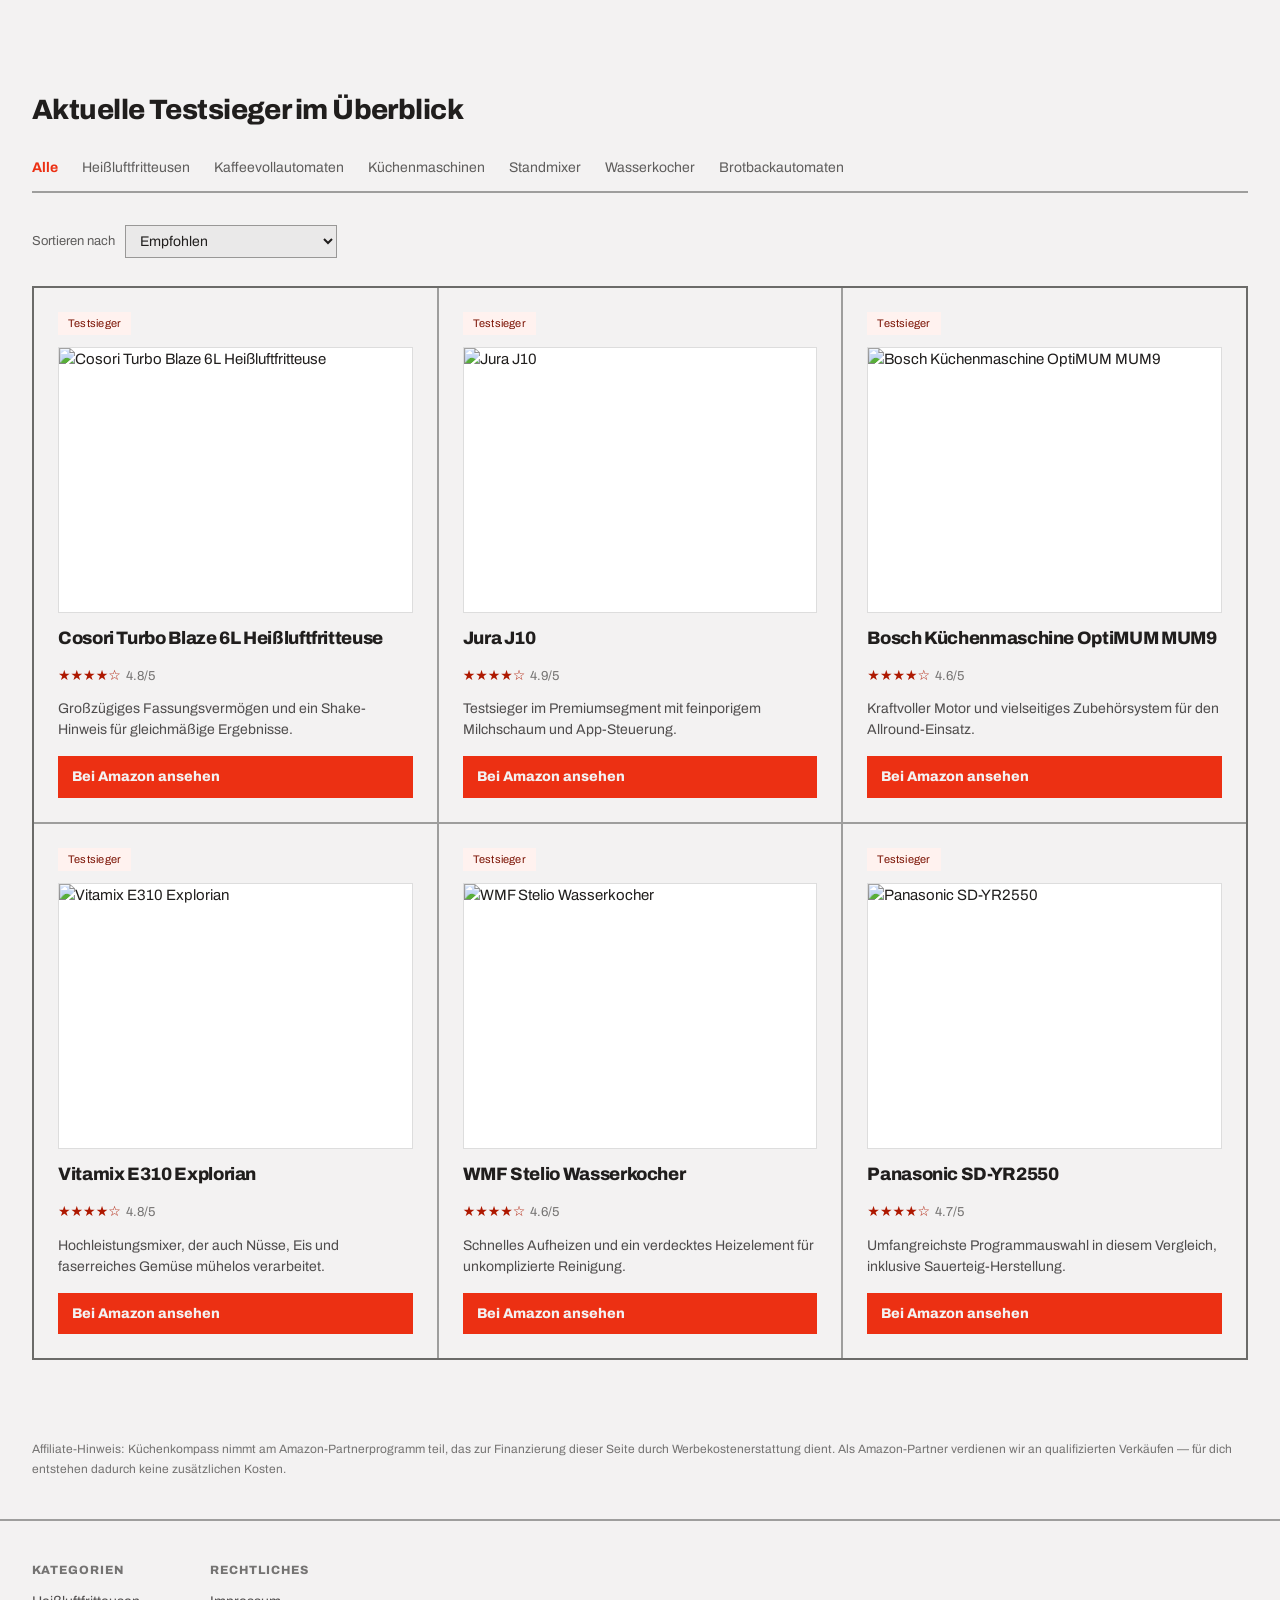
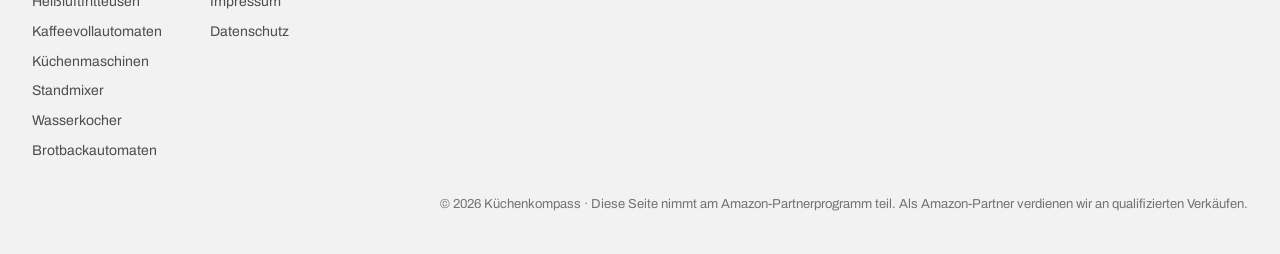
==== commit b4054c89: "Add initial index.html with site structure and content" ====
--- a/index.html
+++ b/index.html
@@ -53,12 +53,30 @@
   <div class="wrap">
     <h2>Sechs Kategorien, null Kompromisse</h2>
     <div class="cat-grid">
-      <a class="cat-card" href="heissluftfritteusen.html"><div class="cname">Heißluftfritteusen</div><div class="cmeta">34 Modelle · Top 6 <span class="arrow">→</span></div></a>
-      <a class="cat-card" href="kaffeevollautomaten.html"><div class="cname">Kaffeevollautomaten</div><div class="cmeta">28 Modelle · Top 6 <span class="arrow">→</span></div></a>
-      <a class="cat-card" href="kuechenmaschinen.html"><div class="cname">Küchenmaschinen</div><div class="cmeta">21 Modelle · Top 6 <span class="arrow">→</span></div></a>
-      <a class="cat-card" href="standmixer.html"><div class="cname">Standmixer</div><div class="cmeta">19 Modelle · Top 6 <span class="arrow">→</span></div></a>
-      <a class="cat-card" href="wasserkocher.html"><div class="cname">Wasserkocher</div><div class="cmeta">26 Modelle · Top 6 <span class="arrow">→</span></div></a>
-      <a class="cat-card" href="brotbackautomaten.html"><div class="cname">Brotbackautomaten</div><div class="cmeta">14 Modelle · Top 6 <span class="arrow">→</span></div></a>
+      <a class="cat-card" href="heissluftfritteusen.html">
+        <img class="cat-img" src="https://m.media-amazon.com/images/I/51XYyytxIQL._AC_SL500_.jpg" alt="Heißluftfritteusen" loading="lazy">
+        <div class="cat-body"><div><div class="cname">Heißluftfritteusen</div><div class="cmeta">34 Modelle · Top 6</div></div><div class="arrow">→</div></div>
+      </a>
+      <a class="cat-card" href="kaffeevollautomaten.html">
+        <img class="cat-img" src="https://m.media-amazon.com/images/I/61b3F8vua8L._AC_SL500_.jpg" alt="Kaffeevollautomaten" loading="lazy">
+        <div class="cat-body"><div><div class="cname">Kaffeevollautomaten</div><div class="cmeta">28 Modelle · Top 6</div></div><div class="arrow">→</div></div>
+      </a>
+      <a class="cat-card" href="kuechenmaschinen.html">
+        <img class="cat-img" src="https://m.media-amazon.com/images/I/71lcI8CqieL._AC_SL500_.jpg" alt="Küchenmaschinen" loading="lazy">
+        <div class="cat-body"><div><div class="cname">Küchenmaschinen</div><div class="cmeta">21 Modelle · Top 6</div></div><div class="arrow">→</div></div>
+      </a>
+      <a class="cat-card" href="standmixer.html">
+        <img class="cat-img" src="https://m.media-amazon.com/images/I/61VmJNKPXUL._AC_SL500_.jpg" alt="Standmixer" loading="lazy">
+        <div class="cat-body"><div><div class="cname">Standmixer</div><div class="cmeta">19 Modelle · Top 6</div></div><div class="arrow">→</div></div>
+      </a>
+      <a class="cat-card" href="wasserkocher.html">
+        <img class="cat-img" src="https://m.media-amazon.com/images/I/51gGiDb05cL._AC_SL500_.jpg" alt="Wasserkocher" loading="lazy">
+        <div class="cat-body"><div><div class="cname">Wasserkocher</div><div class="cmeta">26 Modelle · Top 6</div></div><div class="arrow">→</div></div>
+      </a>
+      <a class="cat-card" href="brotbackautomaten.html">
+        <img class="cat-img" src="https://m.media-amazon.com/images/I/71wv4EjIo-L._AC_SL500_.jpg" alt="Brotbackautomaten" loading="lazy">
+        <div class="cat-body"><div><div class="cname">Brotbackautomaten</div><div class="cmeta">14 Modelle · Top 6</div></div><div class="arrow">→</div></div>
+      </a>
     </div>
   </div>
 </section>
--- a/style.css
+++ b/style.css
@@ -29,7 +29,6 @@
 .wrap { max-width: var(--maxw); margin: 0 auto; padding: 0 32px; }
 h1, h2, h3, h4 { font-weight: 800; letter-spacing: -0.02em; margin: 0; }
 
-/* Header */
 header.site { border-bottom: 2px solid var(--line); }
 .nav { display: flex; align-items: center; gap: 32px; padding: 14px 0; flex-wrap: wrap; }
 .logo { font-weight: 800; font-size: 18px; margin-right: auto; }
@@ -37,7 +36,6 @@
 nav.links { display: flex; flex-wrap: wrap; gap: 24px; font-size: 14px; }
 nav.links a:hover, nav.links a.active { color: var(--accent); }
 
-/* Hero */
 .hero { padding: 88px 0 48px; }
 .eyebrow {
   display: block; font-size: 13px; letter-spacing: 0.08em; text-transform: uppercase;
@@ -58,15 +56,12 @@
 .btn-secondary:hover { background: rgba(32,30,29,0.07); }
 
 .stat-row { display: flex; gap: 40px; flex-wrap: wrap; padding: 40px 0; border-top: 2px solid var(--line); border-bottom: 2px solid var(--line); margin-top: 40px; }
-.stat-row .stat {}
 .stat-row .num { font-weight: 800; font-size: 40px; color: var(--accent); }
 .stat-row .label { font-size: 12px; letter-spacing: 0.08em; text-transform: uppercase; color: rgba(32,30,29,0.7); margin-top: 6px; }
 
-/* Sections */
 section { padding: 48px 0; }
 section h2 { font-size: 28px; margin-bottom: 28px; }
 
-/* Filters */
 .filters { display: flex; gap: 24px; flex-wrap: wrap; border-bottom: 2px solid var(--line); padding-bottom: 16px; margin-bottom: 32px; }
 .chip { background: none; border: none; cursor: pointer; font-family: inherit; font-size: 14px; color: rgba(32,30,29,0.7); padding: 0; }
 .chip:hover { color: var(--accent-700); }
@@ -78,16 +73,16 @@
   font-family: inherit; font-size: 14px; padding: 7px 10px; border-radius: 0;
 }
 
-/* Category grid */
 .cat-grid { display: grid; grid-template-columns: repeat(3, 1fr); gap: 0; border-top: 2px solid var(--line); border-left: 2px solid var(--line); }
-.cat-card { background: var(--bg); padding: 28px; border-right: 2px solid var(--line); border-bottom: 2px solid var(--line); display: block; }
+.cat-card { background: var(--bg); border-right: 2px solid var(--line); border-bottom: 2px solid var(--line); display: flex; flex-direction: column; }
 .cat-card:hover { background: rgba(236,48,19,0.06); }
+.cat-img { width: 100%; aspect-ratio: 16/10; object-fit: cover; background: var(--surface); border-bottom: 1px solid var(--line-soft); }
+.cat-body { padding: 20px 24px; display: flex; justify-content: space-between; align-items: center; }
 .cat-card .cname { font-size: 19px; font-weight: 800; margin-bottom: 6px; }
 .cat-card .cmeta { font-size: 14px; color: rgba(32,30,29,0.7); }
 .cat-card .arrow { display: inline-block; color: var(--accent); transition: transform .15s; }
 .cat-card:hover .arrow { transform: translateX(4px); }
 
-/* Product grid */
 .product-grid { display: grid; grid-template-columns: repeat(3, 1fr); gap: 2px; background: var(--line); border: 2px solid var(--line); }
 .product-card { background: var(--bg); padding: 24px; display: flex; flex-direction: column; gap: 12px; }
 .badge {
@@ -107,7 +102,6 @@
 }
 .amazon-link:hover { background: var(--accent-600); }
 
-/* Pro/con — quiet inline list */
 .pro-con { display: block; margin: 0; font-size: 13px; color: rgba(32,30,29,0.78); }
 .pro-con div { display: block; margin-bottom: 3px; }
 .pro-con h4 { display: inline; font-size: 13px; font-weight: 800; color: var(--ink); }
@@ -115,7 +109,6 @@
 .pro-con .pro::before { content: "+ "; color: var(--accent); font-weight: 800; }
 .pro-con .con::before { content: "– "; color: rgba(32,30,29,0.55); font-weight: 800; }
 
-/* Comparison table */
 .table-wrap { overflow-x: auto; margin: 24px 0 40px; border-top: 2px solid var(--line); }
 table.compare { width: 100%; border-collapse: collapse; font-size: 14px; }
 table.compare th {
@@ -148,7 +141,6 @@
 footer.site a:hover { color: var(--accent); }
 footer.site .bottom { font-size: 13px; color: rgba(32,30,29,0.6); text-align: right; }
 
-/* Placeholder product image (grayscale editorial box) */
 .pshot {
   aspect-ratio: 4/3; background: var(--surface); border: 1px solid var(--line-soft);
   display: flex; align-items: center; justify-content: center;
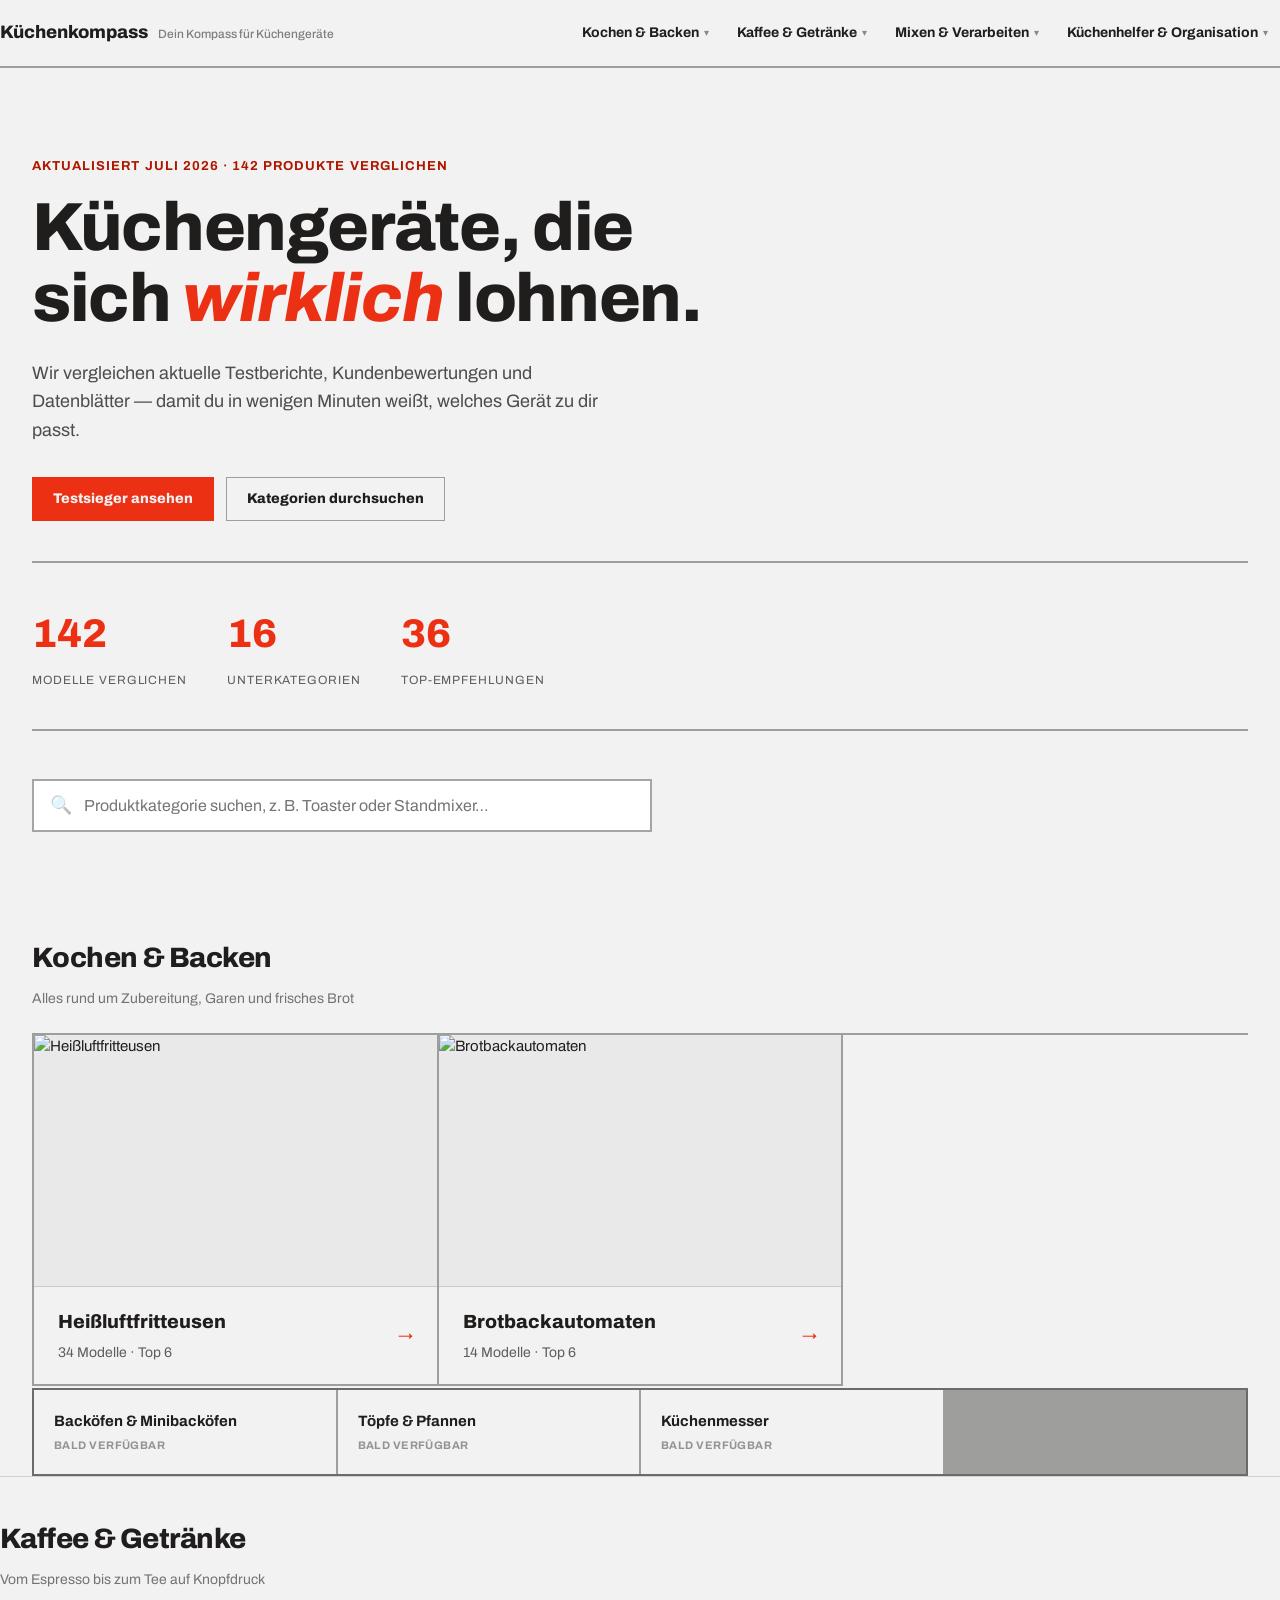
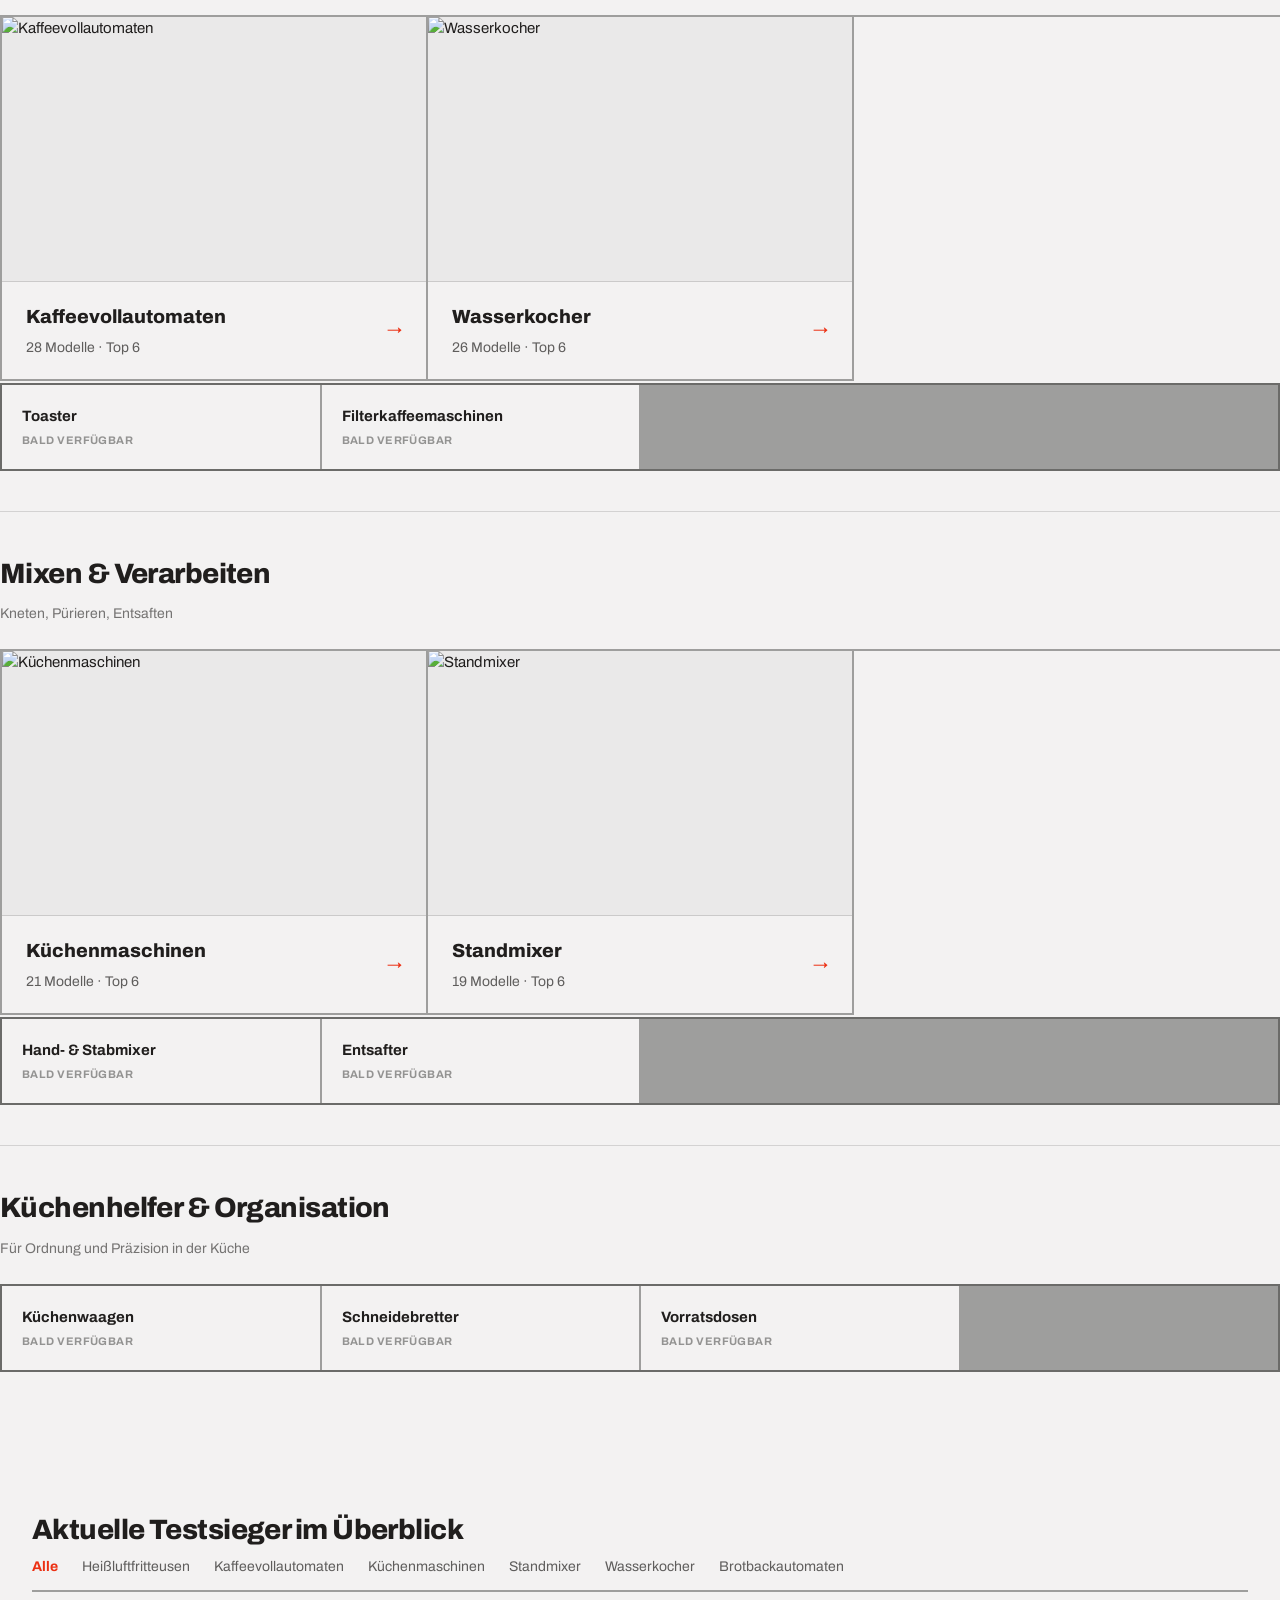
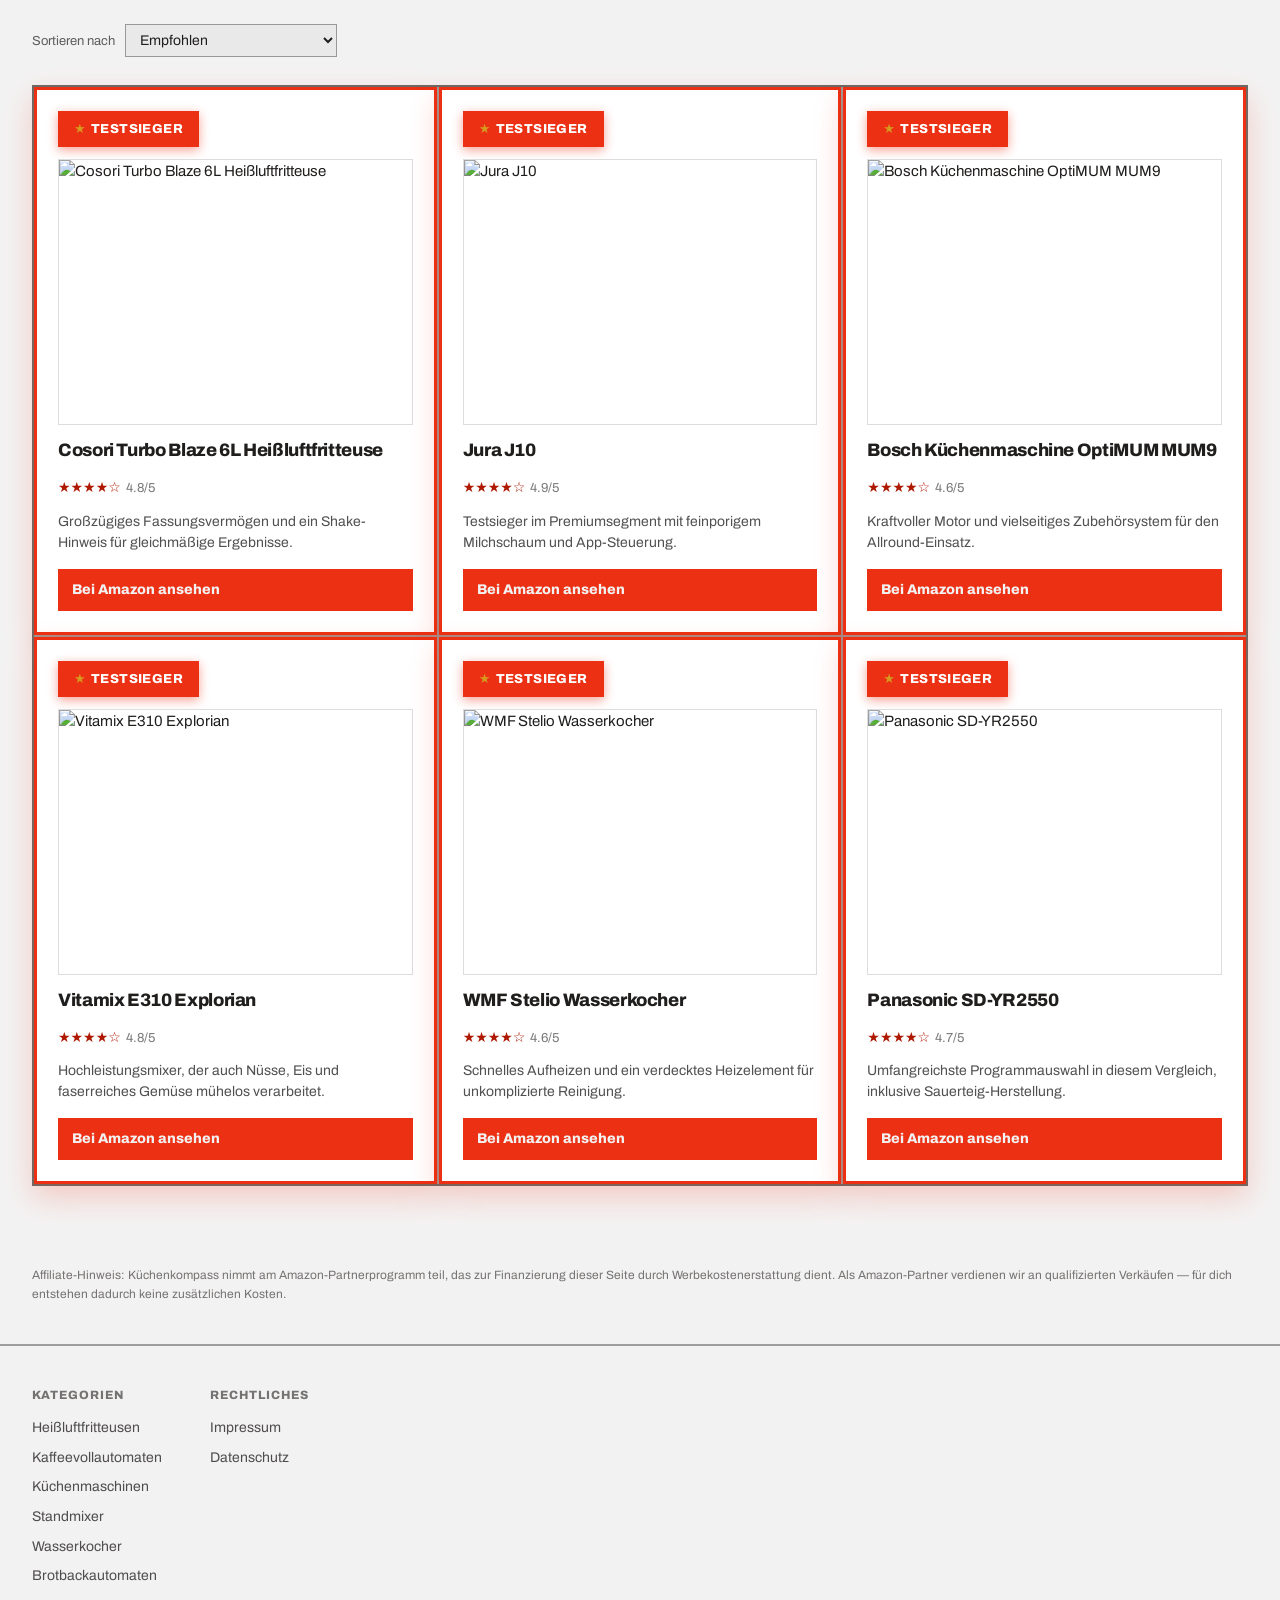
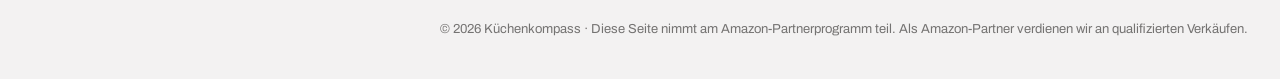
==== commit 50e50577: "Add initial index.html for Küchenkompass site Initial HTML structure for Küchenkompass website with " ====
--- a/index.html
+++ b/index.html
@@ -21,14 +21,7 @@
 <header class="site">
   <div class="wrap nav">
     <a href="index.html" class="logo">Küchenkompass<span></span></a>
-    <nav class="links">
-      <a href="heissluftfritteusen.html">Heißluftfritteusen</a>
-      <a href="kaffeevollautomaten.html">Kaffeevollautomaten</a>
-      <a href="kuechenmaschinen.html">Küchenmaschinen</a>
-      <a href="standmixer.html">Standmixer</a>
-      <a href="wasserkocher.html">Wasserkocher</a>
-      <a href="brotbackautomaten.html">Brotbackautomaten</a>
-    </nav>
+    <nav class="megamenu" id="megamenu"></nav>
   </div>
 </header>
 
@@ -43,24 +36,66 @@
     </div>
     <div class="stat-row">
       <div class="stat"><div class="num">142</div><div class="label">Modelle verglichen</div></div>
-      <div class="stat"><div class="num">6</div><div class="label">Kategorien</div></div>
+      <div class="stat"><div class="num">16</div><div class="label">Unterkategorien</div></div>
       <div class="stat"><div class="num">36</div><div class="label">Top-Empfehlungen</div></div>
     </div>
   </div>
 </section>
 
+<section class="search-section">
+  <div class="wrap">
+    <div class="search-box">
+      <span class="icon">🔍</span>
+      <input type="text" id="siteSearch" placeholder="Produktkategorie suchen, z. B. Toaster oder Standmixer…" autocomplete="off">
+      <div class="search-results" id="searchResults"></div>
+    </div>
+  </div>
+</section>
+
 <section id="kategorien">
   <div class="wrap">
-    <h2>Sechs Kategorien, null Kompromisse</h2>
+    <h2>Kochen &amp; Backen</h2>
+    <div class="group-sub">Alles rund um Zubereitung, Garen und frisches Brot</div>
     <div class="cat-grid">
       <a class="cat-card" href="heissluftfritteusen.html">
         <img class="cat-img" src="https://m.media-amazon.com/images/I/51XYyytxIQL._AC_SL500_.jpg" alt="Heißluftfritteusen" loading="lazy">
         <div class="cat-body"><div><div class="cname">Heißluftfritteusen</div><div class="cmeta">34 Modelle · Top 6</div></div><div class="arrow">→</div></div>
       </a>
+      <a class="cat-card" href="brotbackautomaten.html">
+        <img class="cat-img" src="https://m.media-amazon.com/images/I/71wv4EjIo-L._AC_SL500_.jpg" alt="Brotbackautomaten" loading="lazy">
+        <div class="cat-body"><div><div class="cname">Brotbackautomaten</div><div class="cmeta">14 Modelle · Top 6</div></div><div class="arrow">→</div></div>
+      </a>
+    </div>
+    <div class="tile-grid" style="margin-top:2px;">
+      <a class="soon-tile" href="bald-verfuegbar.html?name=Backöfen%20%26%20Minibacköfen"><div class="tname">Backöfen &amp; Minibacköfen</div><div class="tstatus">Bald verfügbar</div></a>
+      <a class="soon-tile" href="bald-verfuegbar.html?name=Töpfe%20%26%20Pfannen"><div class="tname">Töpfe &amp; Pfannen</div><div class="tstatus">Bald verfügbar</div></a>
+      <a class="soon-tile" href="bald-verfuegbar.html?name=Küchenmesser"><div class="tname">Küchenmesser</div><div class="tstatus">Bald verfügbar</div></a>
+    </div>
+  </div>
+
+  <div class="wrap group-block">
+    <h2>Kaffee &amp; Getränke</h2>
+    <div class="group-sub">Vom Espresso bis zum Tee auf Knopfdruck</div>
+    <div class="cat-grid">
       <a class="cat-card" href="kaffeevollautomaten.html">
         <img class="cat-img" src="https://m.media-amazon.com/images/I/61b3F8vua8L._AC_SL500_.jpg" alt="Kaffeevollautomaten" loading="lazy">
         <div class="cat-body"><div><div class="cname">Kaffeevollautomaten</div><div class="cmeta">28 Modelle · Top 6</div></div><div class="arrow">→</div></div>
       </a>
+      <a class="cat-card" href="wasserkocher.html">
+        <img class="cat-img" src="https://m.media-amazon.com/images/I/51gGiDb05cL._AC_SL500_.jpg" alt="Wasserkocher" loading="lazy">
+        <div class="cat-body"><div><div class="cname">Wasserkocher</div><div class="cmeta">26 Modelle · Top 6</div></div><div class="arrow">→</div></div>
+      </a>
+    </div>
+    <div class="tile-grid" style="margin-top:2px;">
+      <a class="soon-tile" href="bald-verfuegbar.html?name=Toaster"><div class="tname">Toaster</div><div class="tstatus">Bald verfügbar</div></a>
+      <a class="soon-tile" href="bald-verfuegbar.html?name=Filterkaffeemaschinen"><div class="tname">Filterkaffeemaschinen</div><div class="tstatus">Bald verfügbar</div></a>
+    </div>
+  </div>
+
+  <div class="wrap group-block">
+    <h2>Mixen &amp; Verarbeiten</h2>
+    <div class="group-sub">Kneten, Pürieren, Entsaften</div>
+    <div class="cat-grid">
       <a class="cat-card" href="kuechenmaschinen.html">
         <img class="cat-img" src="https://m.media-amazon.com/images/I/71lcI8CqieL._AC_SL500_.jpg" alt="Küchenmaschinen" loading="lazy">
         <div class="cat-body"><div><div class="cname">Küchenmaschinen</div><div class="cmeta">21 Modelle · Top 6</div></div><div class="arrow">→</div></div>
@@ -69,14 +104,20 @@
         <img class="cat-img" src="https://m.media-amazon.com/images/I/61VmJNKPXUL._AC_SL500_.jpg" alt="Standmixer" loading="lazy">
         <div class="cat-body"><div><div class="cname">Standmixer</div><div class="cmeta">19 Modelle · Top 6</div></div><div class="arrow">→</div></div>
       </a>
-      <a class="cat-card" href="wasserkocher.html">
-        <img class="cat-img" src="https://m.media-amazon.com/images/I/51gGiDb05cL._AC_SL500_.jpg" alt="Wasserkocher" loading="lazy">
-        <div class="cat-body"><div><div class="cname">Wasserkocher</div><div class="cmeta">26 Modelle · Top 6</div></div><div class="arrow">→</div></div>
-      </a>
-      <a class="cat-card" href="brotbackautomaten.html">
-        <img class="cat-img" src="https://m.media-amazon.com/images/I/71wv4EjIo-L._AC_SL500_.jpg" alt="Brotbackautomaten" loading="lazy">
-        <div class="cat-body"><div><div class="cname">Brotbackautomaten</div><div class="cmeta">14 Modelle · Top 6</div></div><div class="arrow">→</div></div>
-      </a>
+    </div>
+    <div class="tile-grid" style="margin-top:2px;">
+      <a class="soon-tile" href="bald-verfuegbar.html?name=Hand-%20%26%20Stabmixer"><div class="tname">Hand- &amp; Stabmixer</div><div class="tstatus">Bald verfügbar</div></a>
+      <a class="soon-tile" href="bald-verfuegbar.html?name=Entsafter"><div class="tname">Entsafter</div><div class="tstatus">Bald verfügbar</div></a>
+    </div>
+  </div>
+
+  <div class="wrap group-block">
+    <h2>Küchenhelfer &amp; Organisation</h2>
+    <div class="group-sub">Für Ordnung und Präzision in der Küche</div>
+    <div class="tile-grid">
+      <a class="soon-tile" href="bald-verfuegbar.html?name=Küchenwaagen"><div class="tname">Küchenwaagen</div><div class="tstatus">Bald verfügbar</div></a>
+      <a class="soon-tile" href="bald-verfuegbar.html?name=Schneidebretter"><div class="tname">Schneidebretter</div><div class="tstatus">Bald verfügbar</div></a>
+      <a class="soon-tile" href="bald-verfuegbar.html?name=Vorratsdosen"><div class="tname">Vorratsdosen</div><div class="tstatus">Bald verfügbar</div></a>
     </div>
   </div>
 </section>
@@ -184,6 +225,7 @@
   </div>
 </footer>
 
+<script src="nav.js"></script>
 <script>
 (function(){
   var chips = document.querySelectorAll('#filterChips .chip');
--- a/style.css
+++ b/style.css
@@ -9,6 +9,7 @@
   --accent-700: #ae1800;
   --accent-100: #fff2ef;
   --accent-800: #7c1405;
+  --gold: #d69a1f;
   --line: rgba(32,30,29,0.4);
   --line-soft: rgba(32,30,29,0.15);
   --maxw: 1280px;
@@ -29,12 +30,57 @@
 .wrap { max-width: var(--maxw); margin: 0 auto; padding: 0 32px; }
 h1, h2, h3, h4 { font-weight: 800; letter-spacing: -0.02em; margin: 0; }
 
-header.site { border-bottom: 2px solid var(--line); }
-.nav { display: flex; align-items: center; gap: 32px; padding: 14px 0; flex-wrap: wrap; }
-.logo { font-weight: 800; font-size: 18px; margin-right: auto; }
+header.site { border-bottom: 2px solid var(--line); position: relative; z-index: 40; background: var(--bg); }
+.nav { display: flex; align-items: center; gap: 28px; padding: 14px 0; flex-wrap: wrap; position: relative; }
+.logo { font-weight: 800; font-size: 18px; margin-right: auto; display: flex; align-items: baseline; gap: 10px; }
 .logo span { display: none; }
-nav.links { display: flex; flex-wrap: wrap; gap: 24px; font-size: 14px; }
-nav.links a:hover, nav.links a.active { color: var(--accent); }
+.logo::after {
+  content: "Dein Kompass für Küchengeräte";
+  font-size: 12px; font-weight: 500; color: rgba(32,30,29,0.55); white-space: nowrap;
+}
+
+nav.megamenu { display: flex; flex-wrap: wrap; gap: 4px; }
+nav.megamenu details { position: relative; }
+nav.megamenu summary {
+  list-style: none; cursor: pointer; font-size: 14px; font-weight: 700;
+  padding: 8px 12px; border-radius: 4px; display: flex; align-items: center; gap: 5px;
+  user-select: none;
+}
+nav.megamenu summary::-webkit-details-marker { display: none; }
+nav.megamenu summary::after { content: "▾"; font-size: 10px; color: rgba(32,30,29,0.5); }
+nav.megamenu summary:hover { background: rgba(236,48,19,0.08); color: var(--accent-700); }
+nav.megamenu details[open] summary { background: rgba(236,48,19,0.08); color: var(--accent-700); }
+nav.megamenu .panel {
+  position: absolute; top: calc(100% + 8px); left: 0; min-width: 240px;
+  background: #fff; border: 2px solid var(--line); box-shadow: 0 16px 32px rgba(0,0,0,0.14);
+  padding: 10px; display: flex; flex-direction: column; gap: 2px;
+}
+nav.megamenu .panel a {
+  padding: 9px 12px; font-size: 14px; font-weight: 600; border-radius: 3px;
+  display: flex; justify-content: space-between; align-items: center;
+}
+nav.megamenu .panel a:hover { background: var(--accent-100); color: var(--accent-700); }
+nav.megamenu .panel a .soon { font-size: 10px; text-transform: uppercase; letter-spacing: 0.04em; color: rgba(32,30,29,0.4); font-weight: 700; }
+
+.search-section { padding: 0 0 56px; }
+.search-box { position: relative; max-width: 620px; }
+.search-box input {
+  width: 100%; padding: 16px 20px 16px 50px; font-size: 16px; font-family: inherit;
+  border: 2px solid var(--line); background: #fff; color: var(--ink);
+}
+.search-box input:focus { outline: none; border-color: var(--accent); }
+.search-box .icon { position: absolute; left: 18px; top: 50%; transform: translateY(-50%); font-size: 18px; color: rgba(32,30,29,0.4); }
+.search-results {
+  position: absolute; top: calc(100% + 4px); left: 0; right: 0; background: #fff;
+  border: 2px solid var(--line); box-shadow: 0 16px 32px rgba(0,0,0,0.14); max-height: 360px; overflow-y: auto;
+  display: none; z-index: 30;
+}
+.search-results.active { display: block; }
+.search-results a { display: flex; justify-content: space-between; align-items: center; padding: 12px 18px; font-size: 14px; border-bottom: 1px solid var(--line-soft); }
+.search-results a:last-child { border-bottom: none; }
+.search-results a:hover { background: var(--accent-100); }
+.search-results .group { font-size: 11px; text-transform: uppercase; letter-spacing: 0.05em; color: rgba(32,30,29,0.5); }
+.search-empty { padding: 16px 18px; font-size: 14px; color: rgba(32,30,29,0.6); }
 
 .hero { padding: 88px 0 48px; }
 .eyebrow {
@@ -60,7 +106,10 @@
 .stat-row .label { font-size: 12px; letter-spacing: 0.08em; text-transform: uppercase; color: rgba(32,30,29,0.7); margin-top: 6px; }
 
 section { padding: 48px 0; }
-section h2 { font-size: 28px; margin-bottom: 28px; }
+section h2 { font-size: 28px; margin-bottom: 8px; }
+.group-block { padding: 40px 0; border-top: 1px solid var(--line-soft); }
+.group-block:first-of-type { border-top: none; }
+.group-sub { font-size: 14px; color: rgba(32,30,29,0.6); margin-bottom: 24px; }
 
 .filters { display: flex; gap: 24px; flex-wrap: wrap; border-bottom: 2px solid var(--line); padding-bottom: 16px; margin-bottom: 32px; }
 .chip { background: none; border: none; cursor: pointer; font-family: inherit; font-size: 14px; color: rgba(32,30,29,0.7); padding: 0; }
@@ -83,13 +132,35 @@
 .cat-card .arrow { display: inline-block; color: var(--accent); transition: transform .15s; }
 .cat-card:hover .arrow { transform: translateX(4px); }
 
+.tile-grid { display: grid; grid-template-columns: repeat(4, 1fr); gap: 2px; background: var(--line); border: 2px solid var(--line); }
+.soon-tile { background: var(--bg); padding: 20px; position: relative; }
+.soon-tile:hover { background: rgba(236,48,19,0.05); }
+.soon-tile .tname { font-size: 15px; font-weight: 700; margin-bottom: 4px; }
+.soon-tile .tstatus { font-size: 11px; text-transform: uppercase; letter-spacing: 0.04em; color: rgba(32,30,29,0.45); font-weight: 700; }
+
 .product-grid { display: grid; grid-template-columns: repeat(3, 1fr); gap: 2px; background: var(--line); border: 2px solid var(--line); }
-.product-card { background: var(--bg); padding: 24px; display: flex; flex-direction: column; gap: 12px; }
+.product-card { background: var(--bg); padding: 24px; display: flex; flex-direction: column; gap: 12px; position: relative; }
+
+.product-card:has(.badge:not(.alt)) {
+  background: #fff;
+  outline: 3px solid var(--accent);
+  outline-offset: -3px;
+  box-shadow: 0 12px 28px rgba(236,48,19,0.22);
+  z-index: 1;
+}
+
 .badge {
-  display: inline-flex; align-items: center; font-size: 11px; letter-spacing: 0.02em;
+  display: inline-flex; align-items: center; gap: 5px; font-size: 11px; letter-spacing: 0.02em;
   padding: 3px 10px; background: var(--accent-100); color: var(--accent-800); width: fit-content;
 }
 .badge.alt { background: var(--surface); color: rgba(32,30,29,0.7); }
+.badge:not(.alt) {
+  background: var(--accent); color: #fff; font-size: 13px; font-weight: 800;
+  letter-spacing: 0.03em; text-transform: uppercase; padding: 8px 16px;
+  box-shadow: 0 3px 10px rgba(236,48,19,0.45);
+}
+.badge:not(.alt)::before { content: "\2605"; color: var(--gold); font-size: 13px; }
+
 .product-card .cat-tag { display: none; }
 .product-card h3 { font-size: 18px; }
 .stars { color: var(--accent-700); font-size: 14px; }
@@ -148,11 +219,20 @@
   text-align: center; padding: 8px;
 }
 
+.soon-hero { padding: 96px 0; text-align: center; }
+.soon-hero .icon { font-size: 48px; margin-bottom: 20px; }
+.soon-hero h1 { font-size: 36px; margin-bottom: 14px; }
+.soon-hero p { color: rgba(32,30,29,0.7); max-width: 480px; margin: 0 auto 28px; }
+
 @media (max-width: 900px) {
   .cat-grid, .product-grid { grid-template-columns: repeat(2, 1fr); }
+  .tile-grid { grid-template-columns: repeat(2, 1fr); }
 }
 @media (max-width: 640px) {
   .nav { flex-direction: column; align-items: flex-start; }
-  .cat-grid, .product-grid { grid-template-columns: 1fr; }
+  nav.megamenu { flex-direction: column; width: 100%; }
+  nav.megamenu .panel { position: static; box-shadow: none; border: none; border-left: 2px solid var(--line-soft); margin-left: 8px; }
+  .cat-grid, .product-grid, .tile-grid { grid-template-columns: 1fr; }
   footer.site .bottom { text-align: left; }
-}
+  .logo::after { display: none; }
+}
